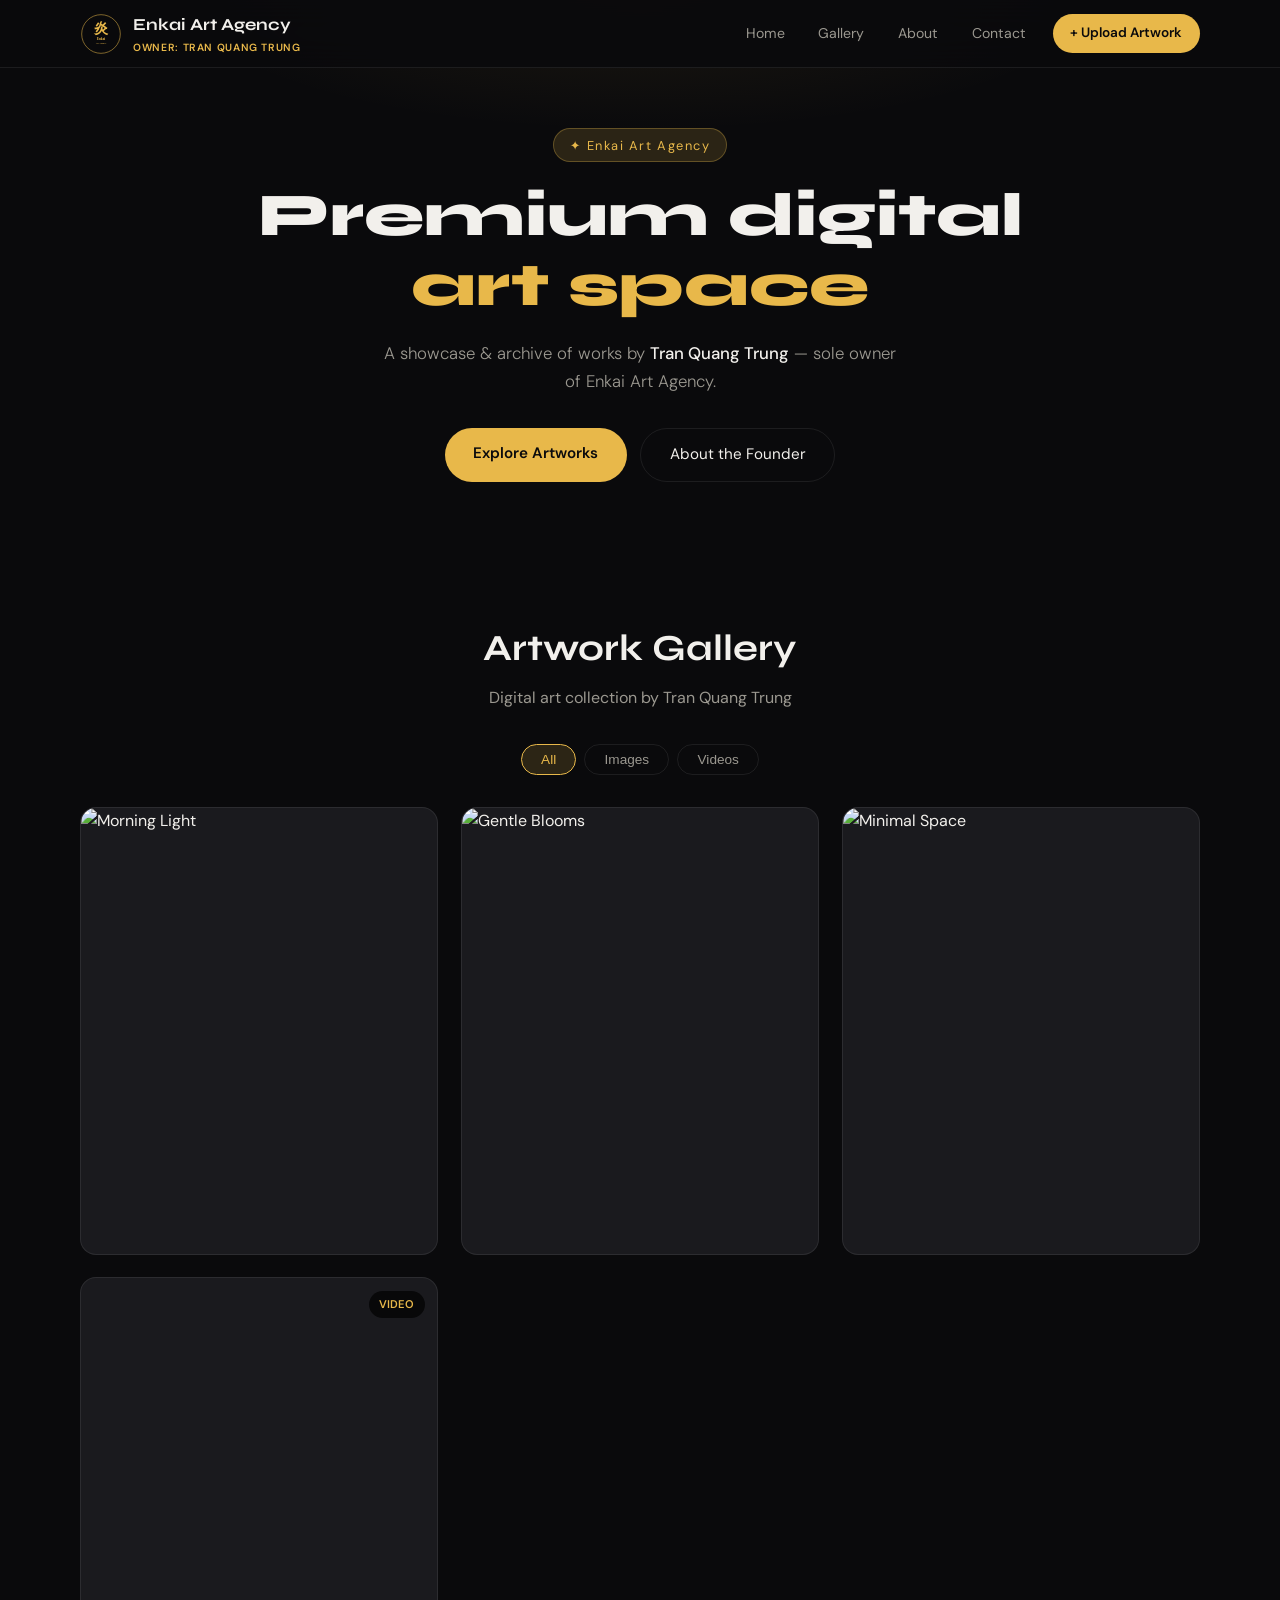
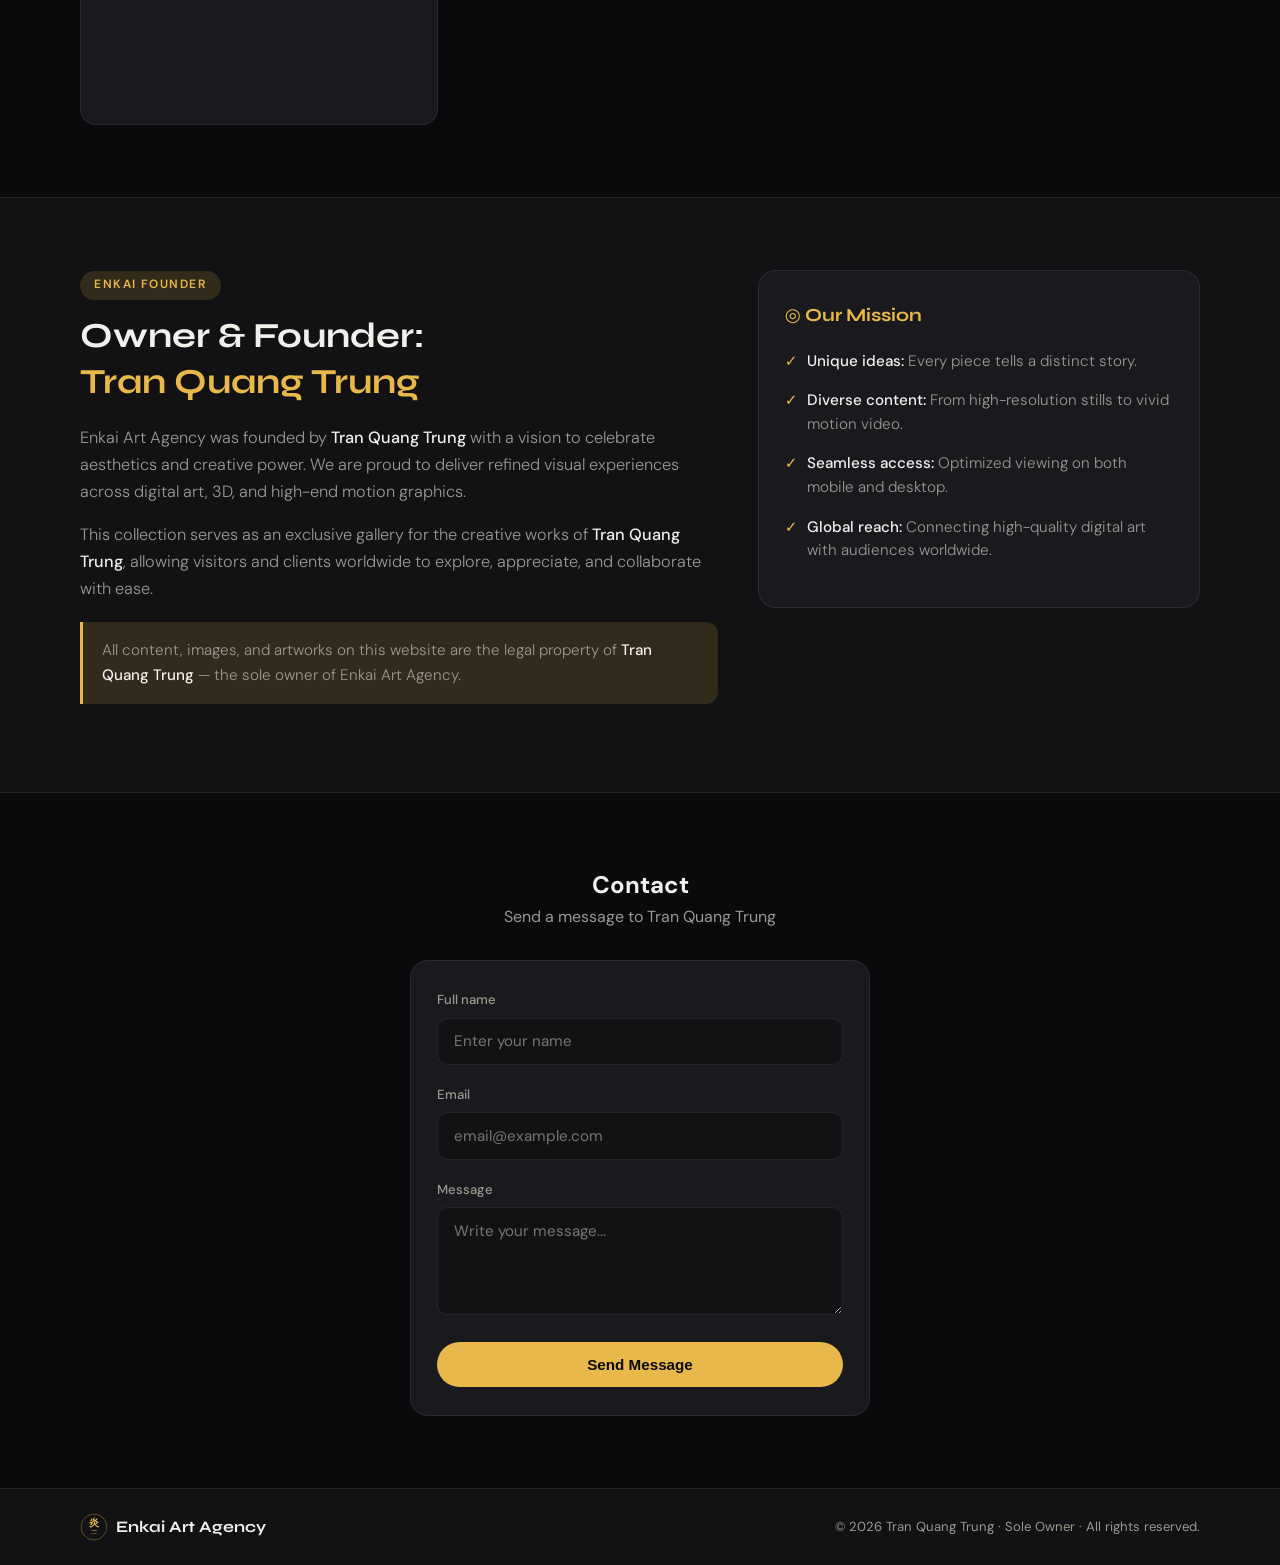
==== index.html @ 751ad752 "Add files via upload" ====
<!DOCTYPE html>
<html lang="en">
<head>
  <meta charset="UTF-8" />
  <meta name="viewport" content="width=device-width, initial-scale=1.0" />
  <title>Enkai Art Agency | Tran Quang Trung</title>
  <meta name="description" content="Enkai Art Agency — Owner Tran Quang Trung" />
  <link rel="icon" href="logo.svg" type="image/svg+xml" />
  <link rel="preconnect" href="https://fonts.googleapis.com" />
  <link rel="preconnect" href="https://fonts.gstatic.com" crossorigin />
  <link href="https://fonts.googleapis.com/css2?family=Syne:wght@500;600;700;800&family=DM+Sans:wght@300;400;500;600&display=swap" rel="stylesheet" />
  <link rel="stylesheet" href="style.css" />
</head>
<body>
  <header class="topbar">
    <div class="container topbar-inner">
      <a href="#" class="brand">
        <img src="logo.svg" alt="Enkai" class="brand-logo" onerror="this.style.display='none'" />
        <div class="brand-text">
          <span class="brand-name">Enkai Art Agency</span>
          <span class="brand-owner">OWNER: TRAN QUANG TRUNG</span>
        </div>
      </a>
      <nav class="nav" id="navLinks">
        <a href="#home" class="nav-link">Home</a>
        <a href="#gallery" class="nav-link">Gallery</a>
        <a href="#about" class="nav-link">About</a>
        <a href="#contact" class="nav-link">Contact</a>
        <a href="#gallery" class="btn-cta">+ Upload Artwork</a>
      </nav>
      <button class="nav-toggle" id="navToggle"><span></span><span></span><span></span></button>
    </div>
  </header>

  <section id="home" class="hero">
    <div class="container">
      <p class="hero-badge">✦ Enkai Art Agency</p>
      <h1 class="hero-title">Premium digital<br/><span>art space</span></h1>
      <p class="hero-desc">A showcase & archive of works by <strong>Tran Quang Trung</strong> — sole owner of Enkai Art Agency.</p>
      <div class="hero-actions">
        <a href="#gallery" class="btn-primary">Explore Artworks</a>
        <a href="#about" class="btn-ghost">About the Founder</a>
      </div>
    </div>
  </section>

  <section id="gallery" class="section">
    <div class="container">
      <div class="section-head">
        <h2>Artwork Gallery</h2>
        <p>Digital art collection by Tran Quang Trung</p>
      </div>
      <div class="filter-bar">
        <button class="filter-btn active" data-filter="all">All</button>
        <button class="filter-btn" data-filter="image">Images</button>
        <button class="filter-btn" data-filter="video">Videos</button>
      </div>
      <div class="gallery-grid" id="galleryGrid"></div>
    </div>
  </section>

  <section id="about" class="section about-section">
    <div class="container about-grid">
      <div class="about-main">
        <span class="about-label">ENKAI FOUNDER</span>
        <h2>Owner & Founder:<br/><span class="highlight">Tran Quang Trung</span></h2>
        <p>
          Enkai Art Agency was founded by <strong>Tran Quang Trung</strong> with a vision to celebrate aesthetics and creative power. We are proud to deliver refined visual experiences across digital art, 3D, and high-end motion graphics.
        </p>
        <p>
          This collection serves as an exclusive gallery for the creative works of <strong>Tran Quang Trung</strong>, allowing visitors and clients worldwide to explore, appreciate, and collaborate with ease.
        </p>
        <p class="ownership">
          All content, images, and artworks on this website are the legal property of <strong>Tran Quang Trung</strong> — the sole owner of Enkai Art Agency.
        </p>
      </div>
      <div class="mission-card">
        <h3>◎ Our Mission</h3>
        <ul>
          <li><strong>Unique ideas:</strong> Every piece tells a distinct story.</li>
          <li><strong>Diverse content:</strong> From high-resolution stills to vivid motion video.</li>
          <li><strong>Seamless access:</strong> Optimized viewing on both mobile and desktop.</li>
          <li><strong>Global reach:</strong> Connecting high-quality digital art with audiences worldwide.</li>
        </ul>
      </div>
    </div>
  </section>

  <section id="contact" class="section contact-section">
    <div class="container">
      <h2>Contact</h2>
      <p class="section-desc">Send a message to Tran Quang Trung</p>
      <div class="contact-form">
        <div class="form-group">
          <label>Full name</label>
          <input type="text" placeholder="Enter your name" />
        </div>
        <div class="form-group">
          <label>Email</label>
          <input type="email" placeholder="email@example.com" />
        </div>
        <div class="form-group">
          <label>Message</label>
          <textarea rows="4" placeholder="Write your message..."></textarea>
        </div>
        <button type="button" class="btn-primary form-btn" onclick="this.classList.add('btn-clicked');setTimeout(()=>this.classList.remove('btn-clicked'),500);alert('Thank you for your interest in Enkai Art Agency!')">Send Message</button>
      </div>
    </div>
  </section>

  <footer class="footer">
    <div class="container footer-inner">
      <div class="footer-brand">
        <img src="logo.svg" alt="" class="footer-logo" onerror="this.style.display='none'" />
        <span>Enkai Art Agency</span>
      </div>
      <p>© 2026 Tran Quang Trung · Sole Owner · All rights reserved.</p>
    </div>
  </footer>

  <div class="modal" id="detailModal" aria-hidden="true">
    <div class="modal-overlay"></div>
    <div class="modal-content">
      <button class="modal-close">&times;</button>
      <div class="modal-media" id="modalMedia"></div>
      <div class="modal-info">
        <h3 id="modalTitle"></h3>
        <p class="modal-type" id="modalType"></p>
        <p id="modalDesc"></p>
        <p class="modal-date" id="modalDate"></p>
        <div class="modal-actions">
          <button type="button" class="btn-action" id="btnCopyLink">Copy Link</button>
          <a class="btn-action btn-download" id="btnDownload" href="#" download>Download</a>
        </div>
        <p class="modal-owner">© Tran Quang Trung · Enkai Art Agency</p>
      </div>
    </div>
  </div>

  <script src="main.js"></script>
</body>
</html>
---- style.css ----
:root {
  --bg: #0a0a0c;
  --bg-2: #121214;
  --bg-card: #1a1a1e;
  --text: #f2f0ec;
  --text-muted: #9b9890;
  --gold: #e8b84a;
  --gold-soft: rgba(232, 184, 74, 0.15);
  --border: rgba(255,255,255,0.08);
  --radius: 16px;
  --font-d: "Syne", system-ui, sans-serif;
  --font-b: "DM Sans", system-ui, sans-serif;
  --tr: 0.3s ease;
}

*, *::before, *::after { box-sizing: border-box; margin: 0; padding: 0; }
html { scroll-behavior: smooth; }
body {
  font-family: var(--font-b);
  background: var(--bg);
  color: var(--text);
  line-height: 1.65;
  -webkit-font-smoothing: antialiased;
}
a { color: inherit; text-decoration: none; }
img, video { max-width: 100%; display: block; }
.container { width: min(1120px, 92%); margin-inline: auto; }

/* TOPBAR */
.topbar {
  position: fixed; top: 0; left: 0; right: 0; z-index: 100;
  background: rgba(10,10,12,0.92);
  backdrop-filter: blur(16px);
  border-bottom: 1px solid var(--border);
  padding: 0.7rem 0;
}
.topbar-inner { display: flex; align-items: center; justify-content: space-between; gap: 1rem; }
.brand { display: flex; align-items: center; gap: 0.7rem; }
.brand-logo { width: 42px; height: 42px; object-fit: contain; }
.brand-text { display: flex; flex-direction: column; }
.brand-name { font-family: var(--font-d); font-weight: 700; font-size: 1.05rem; }
.brand-owner { font-size: 0.65rem; color: var(--gold); letter-spacing: 0.06em; font-weight: 600; }
.nav { display: flex; align-items: center; gap: 0.3rem; }
.nav-link {
  padding: 0.4rem 0.9rem; font-size: 0.88rem; color: var(--text-muted);
  border-radius: 8px; transition: var(--tr);
}
.nav-link:hover, .nav-link.active { color: var(--text); background: rgba(255,255,255,0.05); }
.btn-cta {
  margin-left: 0.5rem; padding: 0.5rem 1.1rem;
  background: var(--gold); color: #0a0a0c; font-weight: 600; font-size: 0.85rem;
  border-radius: 999px; transition: var(--tr);
}
.btn-cta:hover { filter: brightness(1.1); transform: translateY(-1px); }
.nav-toggle { display: none; flex-direction: column; gap: 5px; background: none; border: none; cursor: pointer; }
.nav-toggle span { width: 22px; height: 1.5px; background: var(--text); }

/* HERO */
.hero {
  padding: 8rem 0 4rem; text-align: center;
  background: radial-gradient(ellipse 60% 40% at 50% 0%, rgba(232,184,74,0.08), transparent 60%);
}
.hero-badge {
  display: inline-block; font-size: 0.8rem; color: var(--gold);
  letter-spacing: 0.12em; margin-bottom: 1.2rem;
  padding: 0.35rem 1rem; border: 1px solid rgba(232,184,74,0.3); border-radius: 999px;
  background: var(--gold-soft);
}
.hero-title {
  font-family: var(--font-d); font-size: clamp(2.4rem, 6vw, 3.8rem);
  font-weight: 800; line-height: 1.15; margin-bottom: 1.2rem;
}
.hero-title span { color: var(--gold); }
.hero-desc {
  max-width: 520px; margin: 0 auto 2rem; color: var(--text-muted); font-size: 1.05rem; font-weight: 300;
}
.hero-desc strong { color: var(--text); font-weight: 500; }
.hero-actions { display: flex; gap: 0.8rem; justify-content: center; flex-wrap: wrap; }
.btn-primary {
  display: inline-block; padding: 0.85rem 1.8rem;
  background: var(--gold); color: #0a0a0c; font-weight: 600; font-size: 0.95rem;
  border-radius: 999px; border: none; cursor: pointer; transition: var(--tr);
}
.btn-primary:hover { filter: brightness(1.1); transform: translateY(-2px); }
.btn-ghost {
  display: inline-block; padding: 0.85rem 1.8rem;
  border: 1px solid var(--border); color: var(--text); border-radius: 999px;
  font-size: 0.95rem; transition: var(--tr);
}
.btn-ghost:hover { border-color: var(--gold); color: var(--gold); }

/* SECTION */
.section { padding: 4.5rem 0; }
.section-head { text-align: center; margin-bottom: 2rem; }
.section-head h2 {
  font-family: var(--font-d); font-size: clamp(1.7rem, 3.5vw, 2.3rem); font-weight: 700; margin-bottom: 0.4rem;
}
.section-head p, .section-desc { color: var(--text-muted); font-size: 1rem; }

/* FILTER */
.filter-bar { display: flex; justify-content: center; gap: 0.5rem; margin-bottom: 2rem; flex-wrap: wrap; }
.filter-btn {
  padding: 0.45rem 1.2rem; background: transparent; border: 1px solid var(--border);
  color: var(--text-muted); border-radius: 999px; font-size: 0.85rem; cursor: pointer; transition: var(--tr);
}
.filter-btn:hover, .filter-btn.active {
  background: var(--gold-soft); border-color: var(--gold); color: var(--gold);
}

/* GALLERY */
.gallery-grid {
  display: grid; grid-template-columns: repeat(auto-fill, minmax(280px, 1fr)); gap: 1.4rem;
}
.gallery-item {
  position: relative; border-radius: var(--radius); overflow: hidden;
  background: var(--bg-card); cursor: pointer; aspect-ratio: 4/5;
  border: 1px solid var(--border); transition: transform var(--tr), box-shadow var(--tr);
}
.gallery-item:hover { transform: translateY(-6px); box-shadow: 0 20px 40px rgba(0,0,0,0.4); }
.gallery-item img, .gallery-item video { width: 100%; height: 100%; object-fit: cover; transition: transform 0.6s; }
.gallery-item:hover img, .gallery-item:hover video { transform: scale(1.05); }
.item-overlay {
  position: absolute; inset: 0;
  background: linear-gradient(to top, rgba(0,0,0,0.85) 0%, transparent 50%);
  display: flex; flex-direction: column; justify-content: flex-end; padding: 1.3rem;
  opacity: 0; transition: opacity var(--tr);
}
.gallery-item:hover .item-overlay { opacity: 1; }
.item-title { font-family: var(--font-d); font-size: 1.15rem; font-weight: 700; margin-bottom: 0.2rem; }
.item-type { font-size: 0.75rem; color: var(--gold); letter-spacing: 0.08em; text-transform: uppercase; }
.item-badge {
  position: absolute; top: 0.8rem; right: 0.8rem;
  background: rgba(0,0,0,0.7); padding: 0.25rem 0.65rem; border-radius: 999px;
  font-size: 0.7rem; color: var(--gold); font-weight: 600;
}

/* ABOUT */
.about-section { background: var(--bg-2); border-top: 1px solid var(--border); border-bottom: 1px solid var(--border); }
.about-grid {
  display: grid; grid-template-columns: 1.3fr 0.9fr; gap: 2.5rem; align-items: start;
}
.about-label {
  display: inline-block; font-size: 0.75rem; font-weight: 600; letter-spacing: 0.12em;
  color: var(--gold); margin-bottom: 0.8rem;
  padding: 0.3rem 0.9rem; background: var(--gold-soft); border-radius: 999px;
}
.about-main h2 {
  font-family: var(--font-d); font-size: clamp(1.6rem, 3.5vw, 2.2rem);
  font-weight: 700; line-height: 1.3; margin-bottom: 1.3rem;
}
.about-main h2 .highlight { color: var(--gold); }
.about-main p { color: var(--text-muted); margin-bottom: 1rem; font-size: 1.02rem; font-weight: 300; }
.about-main strong { color: var(--text); font-weight: 500; }
.ownership {
  margin-top: 1.2rem; padding: 1rem 1.2rem;
  background: var(--gold-soft); border-left: 3px solid var(--gold);
  border-radius: 0 12px 12px 0; font-size: 0.95rem !important;
}

.mission-card {
  background: var(--bg-card); border: 1px solid var(--border);
  border-radius: 18px; padding: 1.8rem 1.6rem;
}
.mission-card h3 {
  font-family: var(--font-d); font-size: 1.15rem; font-weight: 700;
  margin-bottom: 1.2rem; color: var(--gold);
}
.mission-card ul { list-style: none; }
.mission-card li {
  position: relative; padding-left: 1.4rem; margin-bottom: 1rem;
  color: var(--text-muted); font-size: 0.95rem; font-weight: 300; line-height: 1.55;
}
.mission-card li::before {
  content: "✓"; position: absolute; left: 0; color: var(--gold); font-weight: 700;
}
.mission-card li strong { color: var(--text); font-weight: 500; }

/* CONTACT */
.contact-section { text-align: center; }
.contact-form {
  max-width: 460px; margin: 1.8rem auto 0; padding: 1.8rem 1.6rem;
  background: var(--bg-card); border: 1px solid var(--border); border-radius: 18px; text-align: left;
}
.form-group { margin-bottom: 1.2rem; }
.form-group label {
  display: block; font-size: 0.82rem; color: var(--text-muted); margin-bottom: 0.4rem; font-weight: 500;
}
.form-group input, .form-group textarea {
  width: 100%; padding: 0.8rem 1rem; background: var(--bg-2);
  border: 1px solid var(--border); border-radius: 10px; color: var(--text);
  font-family: var(--font-b); font-size: 0.95rem; outline: none; transition: var(--tr);
}
.form-group input:focus, .form-group textarea:focus {
  border-color: var(--gold); box-shadow: 0 0 0 3px var(--gold-soft);
}
.form-group textarea { resize: vertical; min-height: 100px; }
.form-btn { width: 100%; text-align: center; position: relative; overflow: hidden; }
.form-btn:active { transform: scale(0.97); }
@keyframes btnPulse {
  0% { box-shadow: 0 0 0 0 rgba(232,184,74,0.5); }
  100% { box-shadow: 0 0 0 14px rgba(232,184,74,0); }
}
.btn-clicked { animation: btnPulse 0.5s ease; }

/* FOOTER */
.footer {
  padding: 1.5rem 0; border-top: 1px solid var(--border); background: var(--bg-2);
}
.footer-inner {
  display: flex; justify-content: space-between; align-items: center; flex-wrap: wrap; gap: 0.8rem;
}
.footer-brand { display: flex; align-items: center; gap: 0.5rem; font-family: var(--font-d); font-weight: 700; }
.footer-logo { width: 28px; height: 28px; }
.footer p { font-size: 0.82rem; color: var(--text-muted); }

/* MODAL */
.modal {
  position: fixed; inset: 0; z-index: 200; display: flex; align-items: center; justify-content: center;
  opacity: 0; visibility: hidden; transition: opacity 0.3s, visibility 0.3s;
}
.modal.open { opacity: 1; visibility: visible; }
.modal-overlay {
  position: absolute; inset: 0; background: rgba(0,0,0,0.85); backdrop-filter: blur(8px); cursor: pointer;
}
.modal-content {
  position: relative; width: min(900px, 94%); max-height: 90vh;
  background: var(--bg-2); border-radius: 20px; overflow: hidden;
  display: grid; grid-template-columns: 1.3fr 1fr; border: 1px solid var(--border);
  transform: scale(0.96); transition: transform 0.35s;
}
.modal.open .modal-content { transform: scale(1); }
.modal-close {
  position: absolute; top: 1rem; right: 1rem; z-index: 10;
  width: 36px; height: 36px; border-radius: 50%; background: rgba(0,0,0,0.7);
  border: 1px solid var(--border); color: var(--text); font-size: 1.3rem; cursor: pointer;
  display: flex; align-items: center; justify-content: center;
}
.modal-close:hover { background: var(--gold); color: #0a0a0c; }
.modal-media {
  background: #000; display: flex; align-items: center; justify-content: center;
  min-height: 280px; max-height: 90vh;
}
.modal-media img, .modal-media video { width: 100%; height: 100%; object-fit: contain; max-height: 90vh; }
.modal-info { padding: 2rem 1.6rem; display: flex; flex-direction: column; justify-content: center; overflow-y: auto; }
.modal-info h3 { font-family: var(--font-d); font-size: 1.5rem; font-weight: 700; margin-bottom: 0.4rem; }
.modal-type { font-size: 0.8rem; color: var(--gold); letter-spacing: 0.1em; text-transform: uppercase; margin-bottom: 1rem; }
.modal-info p { color: var(--text-muted); font-size: 0.95rem; margin-bottom: 0.7rem; }
.modal-owner { font-size: 0.8rem !important; color: var(--gold) !important; margin-top: 0.5rem; }

/* RESPONSIVE */
@media (max-width: 900px) {
  .about-grid { grid-template-columns: 1fr; }
  .modal-content { grid-template-columns: 1fr; }
  .modal-media { min-height: 220px; max-height: 40vh; }
}
@media (max-width: 768px) {
  .nav {
    display: none; position: absolute; top: 100%; left: 0; right: 0;
    background: rgba(10,10,12,0.98); flex-direction: column; padding: 1rem;
    border-bottom: 1px solid var(--border); gap: 0.3rem;
  }
  .nav.open { display: flex; }
  .nav-toggle { display: flex; }
  .btn-cta { margin-left: 0; text-align: center; }
  .footer-inner { flex-direction: column; text-align: center; }
}


.modal-actions {
  display: flex;
  flex-wrap: wrap;
  gap: 0.6rem;
  margin: 1rem 0 0.5rem;
}
.btn-action {
  display: inline-flex;
  align-items: center;
  justify-content: center;
  padding: 0.55rem 1.1rem;
  font-size: 0.85rem;
  font-weight: 500;
  border-radius: 999px;
  border: 1px solid rgba(232, 184, 74, 0.4);
  background: rgba(232, 184, 74, 0.12);
  color: #e8b84a;
  cursor: pointer;
  transition: 0.25s ease;
  text-decoration: none;
  font-family: inherit;
}
.btn-action:hover {
  background: #e8b84a;
  color: #0a0a0c;
  border-color: #e8b84a;
}
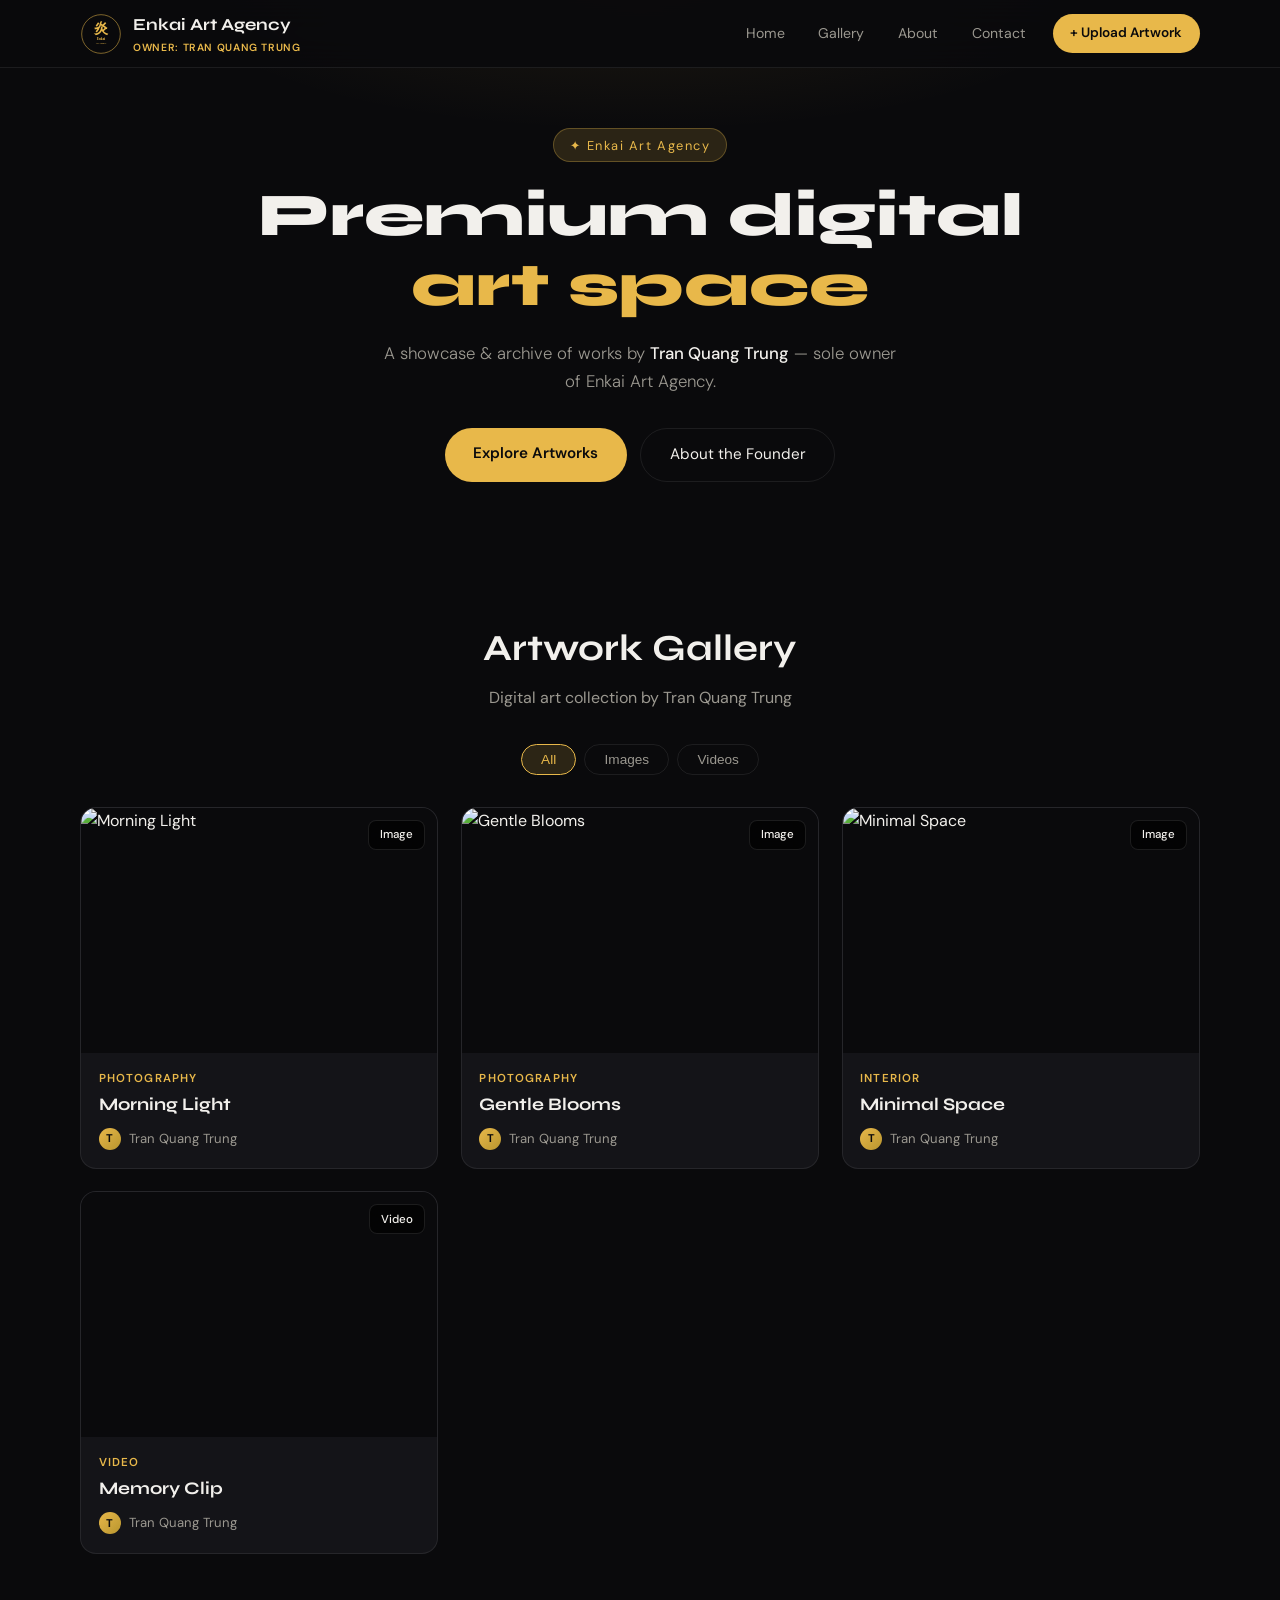
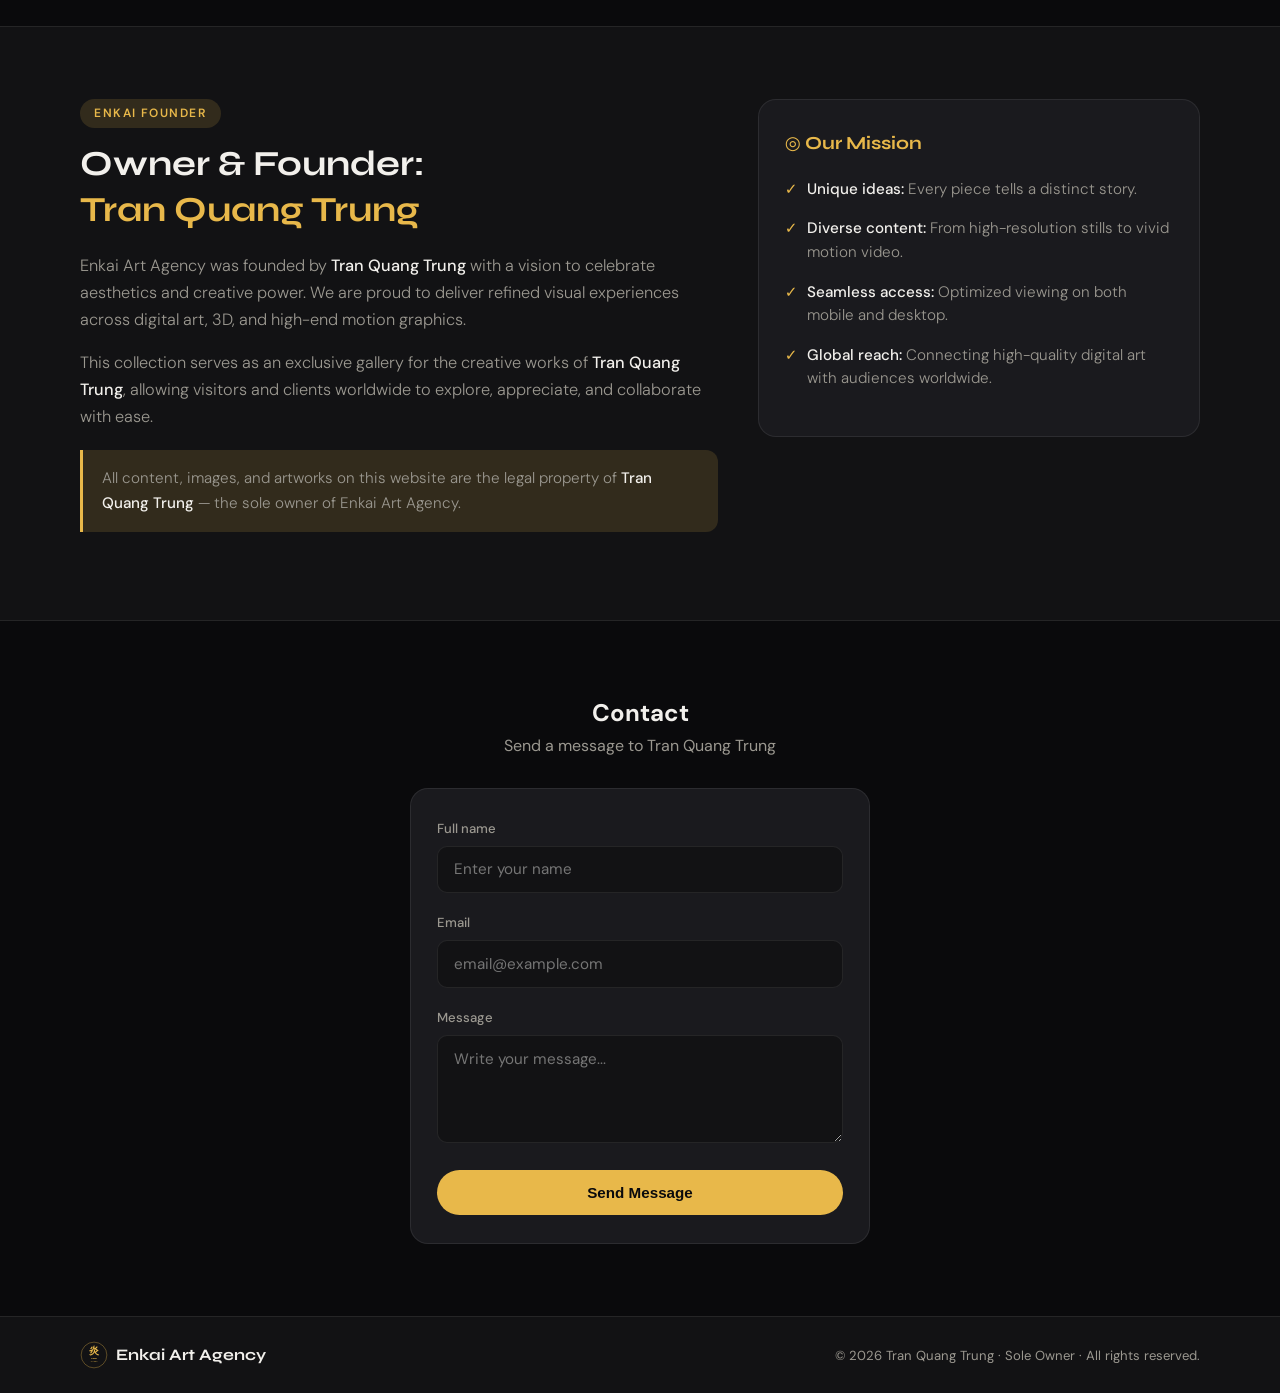
==== commit 51c2279a: "Add files via upload" ====
--- a/index.html
+++ b/index.html
@@ -121,18 +121,25 @@
   <div class="modal" id="detailModal" aria-hidden="true">
     <div class="modal-overlay"></div>
     <div class="modal-content">
-      <button class="modal-close">&times;</button>
+      <button class="modal-close" aria-label="Close">&times;</button>
       <div class="modal-media" id="modalMedia"></div>
       <div class="modal-info">
+        <span class="modal-cat" id="modalCat"></span>
         <h3 id="modalTitle"></h3>
-        <p class="modal-type" id="modalType"></p>
+        <div class="modal-author">
+          <span class="author-avatar">T</span>
+          <span>Tran Quang Trung</span>
+        </div>
         <p id="modalDesc"></p>
-        <p class="modal-date" id="modalDate"></p>
+        <div class="modal-tags" id="modalTags"></div>
+        <div class="modal-meta">
+          <div><span class="meta-k">Release</span> <span id="modalDate"></span></div>
+          <div><span class="meta-k">Ownership</span> <span>Enkai Art Agency</span></div>
+        </div>
         <div class="modal-actions">
-          <button type="button" class="btn-action" id="btnCopyLink">Copy Link</button>
+          <button type="button" class="btn-action" id="btnCopyLink">Share</button>
           <a class="btn-action btn-download" id="btnDownload" href="#" download>Download</a>
         </div>
-        <p class="modal-owner">© Tran Quang Trung · Enkai Art Agency</p>
       </div>
     </div>
   </div>
--- a/style.css
+++ b/style.css
@@ -109,29 +109,94 @@
 
 /* GALLERY */
 .gallery-grid {
-  display: grid; grid-template-columns: repeat(auto-fill, minmax(280px, 1fr)); gap: 1.4rem;
+  display: grid;
+  grid-template-columns: repeat(auto-fill, minmax(280px, 1fr));
+  gap: 1.4rem;
 }
 .gallery-item {
-  position: relative; border-radius: var(--radius); overflow: hidden;
-  background: var(--bg-card); cursor: pointer; aspect-ratio: 4/5;
-  border: 1px solid var(--border); transition: transform var(--tr), box-shadow var(--tr);
-}
-.gallery-item:hover { transform: translateY(-6px); box-shadow: 0 20px 40px rgba(0,0,0,0.4); }
-.gallery-item img, .gallery-item video { width: 100%; height: 100%; object-fit: cover; transition: transform 0.6s; }
-.gallery-item:hover img, .gallery-item:hover video { transform: scale(1.05); }
-.item-overlay {
-  position: absolute; inset: 0;
-  background: linear-gradient(to top, rgba(0,0,0,0.85) 0%, transparent 50%);
-  display: flex; flex-direction: column; justify-content: flex-end; padding: 1.3rem;
-  opacity: 0; transition: opacity var(--tr);
-}
-.gallery-item:hover .item-overlay { opacity: 1; }
-.item-title { font-family: var(--font-d); font-size: 1.15rem; font-weight: 700; margin-bottom: 0.2rem; }
-.item-type { font-size: 0.75rem; color: var(--gold); letter-spacing: 0.08em; text-transform: uppercase; }
+  background: #141418;
+  border: 1px solid rgba(255,255,255,0.08);
+  border-radius: 16px;
+  overflow: hidden;
+  cursor: pointer;
+  transition: transform 0.3s ease, box-shadow 0.3s ease, border-color 0.3s ease;
+}
+.gallery-item:hover {
+  transform: translateY(-6px);
+  box-shadow: 0 20px 40px rgba(0,0,0,0.45);
+  border-color: rgba(232,184,74,0.25);
+}
+.card-media {
+  position: relative;
+  aspect-ratio: 16 / 11;
+  overflow: hidden;
+  background: #0a0a0c;
+}
+.card-media img,
+.card-media video {
+  width: 100%;
+  height: 100%;
+  object-fit: cover;
+  transition: transform 0.6s ease;
+}
+.gallery-item:hover .card-media img,
+.gallery-item:hover .card-media video {
+  transform: scale(1.05);
+}
 .item-badge {
-  position: absolute; top: 0.8rem; right: 0.8rem;
-  background: rgba(0,0,0,0.7); padding: 0.25rem 0.65rem; border-radius: 999px;
-  font-size: 0.7rem; color: var(--gold); font-weight: 600;
+  position: absolute;
+  top: 0.75rem;
+  right: 0.75rem;
+  background: rgba(0,0,0,0.65);
+  backdrop-filter: blur(8px);
+  padding: 0.28rem 0.7rem;
+  border-radius: 8px;
+  font-size: 0.72rem;
+  color: #f2f0ec;
+  font-weight: 500;
+  border: 1px solid rgba(255,255,255,0.1);
+}
+.card-body {
+  padding: 1rem 1.1rem 1.15rem;
+}
+.item-cat {
+  display: block;
+  font-size: 0.72rem;
+  font-weight: 600;
+  letter-spacing: 0.1em;
+  text-transform: uppercase;
+  color: #e8b84a;
+  margin-bottom: 0.35rem;
+}
+.item-title {
+  font-family: var(--font-d);
+  font-size: 1.1rem;
+  font-weight: 700;
+  color: #f2f0ec;
+  margin-bottom: 0.7rem;
+  line-height: 1.3;
+}
+.item-author {
+  display: flex;
+  align-items: center;
+  gap: 0.5rem;
+}
+.author-avatar {
+  width: 22px;
+  height: 22px;
+  border-radius: 50%;
+  background: linear-gradient(135deg, #e8b84a, #b8952e);
+  color: #0a0a0c;
+  font-size: 0.7rem;
+  font-weight: 700;
+  display: flex;
+  align-items: center;
+  justify-content: center;
+}
+.author-name {
+  font-size: 0.82rem;
+  color: #9b9890;
+  font-weight: 400;
 }
 
 /* ABOUT */
@@ -215,37 +280,102 @@
 
 /* MODAL */
 .modal {
-  position: fixed; inset: 0; z-index: 200; display: flex; align-items: center; justify-content: center;
+  position: fixed; inset: 0; z-index: 200;
+  display: flex; align-items: center; justify-content: center;
   opacity: 0; visibility: hidden; transition: opacity 0.3s, visibility 0.3s;
 }
 .modal.open { opacity: 1; visibility: visible; }
 .modal-overlay {
-  position: absolute; inset: 0; background: rgba(0,0,0,0.85); backdrop-filter: blur(8px); cursor: pointer;
+  position: absolute; inset: 0;
+  background: rgba(0,0,0,0.88); backdrop-filter: blur(10px); cursor: pointer;
 }
 .modal-content {
-  position: relative; width: min(900px, 94%); max-height: 90vh;
-  background: var(--bg-2); border-radius: 20px; overflow: hidden;
-  display: grid; grid-template-columns: 1.3fr 1fr; border: 1px solid var(--border);
-  transform: scale(0.96); transition: transform 0.35s;
+  position: relative;
+  width: min(960px, 94%);
+  max-height: 88vh;
+  background: #121216;
+  border-radius: 20px;
+  overflow: hidden;
+  display: grid;
+  grid-template-columns: 1.35fr 1fr;
+  border: 1px solid rgba(255,255,255,0.1);
+  box-shadow: 0 30px 80px rgba(0,0,0,0.6);
+  transform: scale(0.96);
+  transition: transform 0.35s ease;
 }
 .modal.open .modal-content { transform: scale(1); }
 .modal-close {
-  position: absolute; top: 1rem; right: 1rem; z-index: 10;
-  width: 36px; height: 36px; border-radius: 50%; background: rgba(0,0,0,0.7);
-  border: 1px solid var(--border); color: var(--text); font-size: 1.3rem; cursor: pointer;
+  position: absolute; top: 0.9rem; right: 0.9rem; z-index: 10;
+  width: 34px; height: 34px; border-radius: 50%;
+  background: rgba(0,0,0,0.55); border: 1px solid rgba(255,255,255,0.12);
+  color: #f2f0ec; font-size: 1.25rem; cursor: pointer;
   display: flex; align-items: center; justify-content: center;
 }
-.modal-close:hover { background: var(--gold); color: #0a0a0c; }
+.modal-close:hover { background: #e8b84a; color: #0a0a0c; }
 .modal-media {
-  background: #000; display: flex; align-items: center; justify-content: center;
-  min-height: 280px; max-height: 90vh;
-}
-.modal-media img, .modal-media video { width: 100%; height: 100%; object-fit: contain; max-height: 90vh; }
-.modal-info { padding: 2rem 1.6rem; display: flex; flex-direction: column; justify-content: center; overflow-y: auto; }
-.modal-info h3 { font-family: var(--font-d); font-size: 1.5rem; font-weight: 700; margin-bottom: 0.4rem; }
-.modal-type { font-size: 0.8rem; color: var(--gold); letter-spacing: 0.1em; text-transform: uppercase; margin-bottom: 1rem; }
-.modal-info p { color: var(--text-muted); font-size: 0.95rem; margin-bottom: 0.7rem; }
-.modal-owner { font-size: 0.8rem !important; color: var(--gold) !important; margin-top: 0.5rem; }
+  background: #000;
+  display: flex; align-items: center; justify-content: center;
+  min-height: 300px; max-height: 88vh;
+}
+.modal-media img, .modal-media video {
+  width: 100%; height: 100%; object-fit: contain; max-height: 88vh;
+}
+.modal-info {
+  padding: 1.8rem 1.5rem;
+  display: flex; flex-direction: column;
+  overflow-y: auto; max-height: 88vh;
+}
+.modal-cat {
+  font-size: 0.72rem; font-weight: 600; letter-spacing: 0.12em;
+  text-transform: uppercase; color: #e8b84a; margin-bottom: 0.5rem;
+}
+.modal-info h3 {
+  font-family: var(--font-d); font-size: 1.55rem; font-weight: 700;
+  line-height: 1.25; margin-bottom: 0.85rem;
+}
+.modal-author {
+  display: flex; align-items: center; gap: 0.5rem;
+  margin-bottom: 1rem; font-size: 0.9rem; color: #c8c4bc;
+}
+.modal-info #modalDesc {
+  color: #9b9890; font-size: 0.95rem; line-height: 1.65;
+  margin-bottom: 1.1rem; font-weight: 300;
+}
+.modal-tags {
+  display: flex; flex-wrap: wrap; gap: 0.4rem; margin-bottom: 1.2rem;
+}
+.tag {
+  font-size: 0.75rem; padding: 0.3rem 0.7rem;
+  border-radius: 999px; border: 1px solid rgba(255,255,255,0.1);
+  background: rgba(255,255,255,0.04); color: #9b9890;
+}
+.modal-meta {
+  display: flex; flex-direction: column; gap: 0.45rem;
+  margin-bottom: 1.4rem; font-size: 0.85rem; color: #9b9890;
+}
+.meta-k {
+  color: #6e6b65; margin-right: 0.35rem;
+}
+.modal-actions {
+  display: flex; flex-wrap: wrap; gap: 0.6rem; margin-top: auto;
+}
+.btn-action {
+  display: inline-flex; align-items: center; justify-content: center;
+  padding: 0.65rem 1.3rem; font-size: 0.88rem; font-weight: 600;
+  border-radius: 999px; border: 1px solid rgba(255,255,255,0.12);
+  background: rgba(255,255,255,0.05); color: #f2f0ec;
+  cursor: pointer; transition: 0.25s ease; text-decoration: none;
+  font-family: inherit;
+}
+.btn-action:hover {
+  border-color: rgba(232,184,74,0.5); color: #e8b84a;
+}
+.btn-download {
+  background: #e8b84a; color: #0a0a0c; border-color: #e8b84a;
+}
+.btn-download:hover {
+  filter: brightness(1.08); color: #0a0a0c;
+}
 
 /* RESPONSIVE */
 @media (max-width: 900px) {
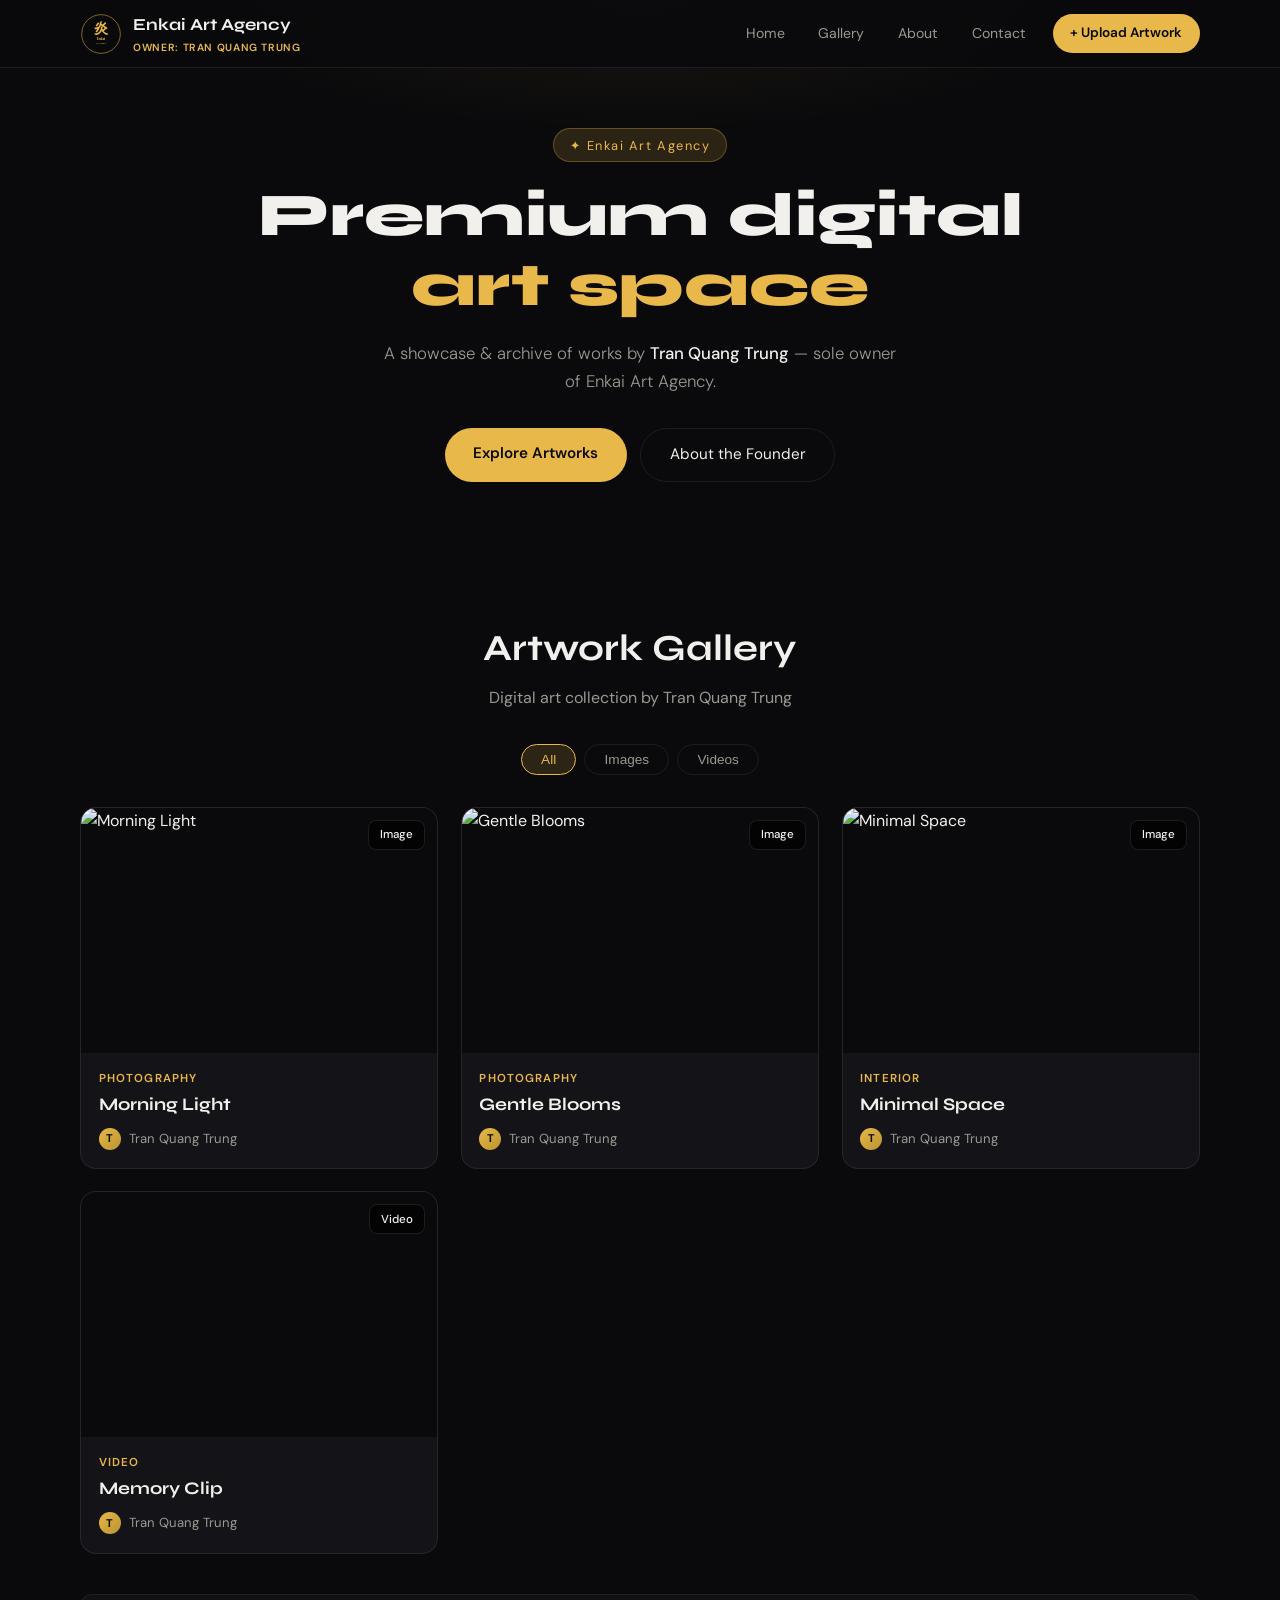
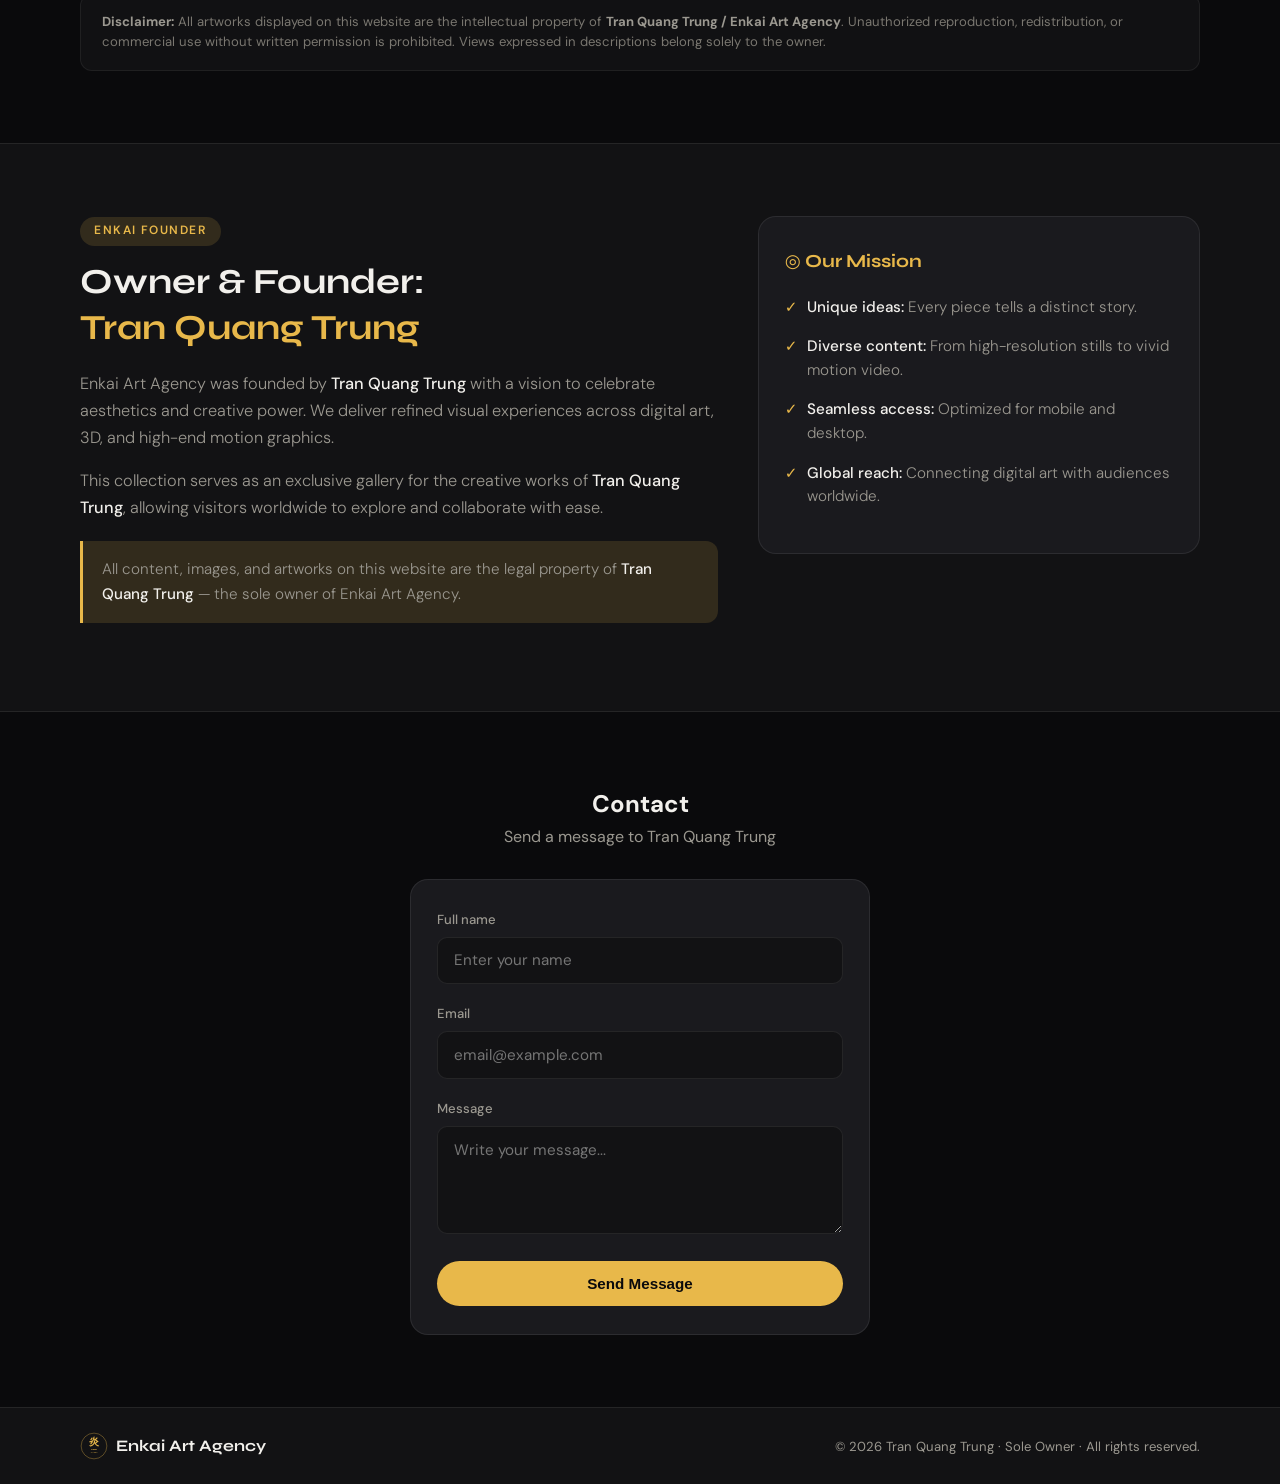
==== commit 382f7240: "Add files via upload" ====
--- a/index.html
+++ b/index.html
@@ -1,5 +1,5 @@
 <!DOCTYPE html>
-<html lang="en">
+<html lang="vi">
 <head>
   <meta charset="UTF-8" />
   <meta name="viewport" content="width=device-width, initial-scale=1.0" />
@@ -28,7 +28,7 @@
         <a href="#contact" class="nav-link">Contact</a>
         <a href="#gallery" class="btn-cta">+ Upload Artwork</a>
       </nav>
-      <button class="nav-toggle" id="navToggle"><span></span><span></span><span></span></button>
+      <button class="nav-toggle" id="navToggle" aria-label="Menu"><span></span><span></span><span></span></button>
     </div>
   </header>
 
@@ -56,6 +56,9 @@
         <button class="filter-btn" data-filter="video">Videos</button>
       </div>
       <div class="gallery-grid" id="galleryGrid"></div>
+      <p class="disclaimer">
+        <strong>Disclaimer:</strong> All artworks displayed on this website are the intellectual property of <strong>Tran Quang Trung / Enkai Art Agency</strong>. Unauthorized reproduction, redistribution, or commercial use without written permission is prohibited. Views expressed in descriptions belong solely to the owner.
+      </p>
     </div>
   </section>
 
@@ -65,10 +68,10 @@
         <span class="about-label">ENKAI FOUNDER</span>
         <h2>Owner & Founder:<br/><span class="highlight">Tran Quang Trung</span></h2>
         <p>
-          Enkai Art Agency was founded by <strong>Tran Quang Trung</strong> with a vision to celebrate aesthetics and creative power. We are proud to deliver refined visual experiences across digital art, 3D, and high-end motion graphics.
+          Enkai Art Agency was founded by <strong>Tran Quang Trung</strong> with a vision to celebrate aesthetics and creative power. We deliver refined visual experiences across digital art, 3D, and high-end motion graphics.
         </p>
         <p>
-          This collection serves as an exclusive gallery for the creative works of <strong>Tran Quang Trung</strong>, allowing visitors and clients worldwide to explore, appreciate, and collaborate with ease.
+          This collection serves as an exclusive gallery for the creative works of <strong>Tran Quang Trung</strong>, allowing visitors worldwide to explore and collaborate with ease.
         </p>
         <p class="ownership">
           All content, images, and artworks on this website are the legal property of <strong>Tran Quang Trung</strong> — the sole owner of Enkai Art Agency.
@@ -79,8 +82,8 @@
         <ul>
           <li><strong>Unique ideas:</strong> Every piece tells a distinct story.</li>
           <li><strong>Diverse content:</strong> From high-resolution stills to vivid motion video.</li>
-          <li><strong>Seamless access:</strong> Optimized viewing on both mobile and desktop.</li>
-          <li><strong>Global reach:</strong> Connecting high-quality digital art with audiences worldwide.</li>
+          <li><strong>Seamless access:</strong> Optimized for mobile and desktop.</li>
+          <li><strong>Global reach:</strong> Connecting digital art with audiences worldwide.</li>
         </ul>
       </div>
     </div>
@@ -103,7 +106,7 @@
           <label>Message</label>
           <textarea rows="4" placeholder="Write your message..."></textarea>
         </div>
-        <button type="button" class="btn-primary form-btn" onclick="this.classList.add('btn-clicked');setTimeout(()=>this.classList.remove('btn-clicked'),500);alert('Thank you for your interest in Enkai Art Agency!')">Send Message</button>
+        <button type="button" class="btn-primary form-btn" onclick="alert('Thank you for your interest in Enkai Art Agency!')">Send Message</button>
       </div>
     </div>
   </section>
@@ -118,6 +121,7 @@
     </div>
   </footer>
 
+  <!-- Detail modal / post panel -->
   <div class="modal" id="detailModal" aria-hidden="true">
     <div class="modal-overlay"></div>
     <div class="modal-content">
@@ -136,10 +140,14 @@
           <div><span class="meta-k">Release</span> <span id="modalDate"></span></div>
           <div><span class="meta-k">Ownership</span> <span>Enkai Art Agency</span></div>
         </div>
+        <p class="modal-disclaimer">
+          This artwork is the exclusive property of Tran Quang Trung / Enkai Art Agency. Sharing the link is allowed; redistribution or commercial use requires permission.
+        </p>
         <div class="modal-actions">
           <button type="button" class="btn-action" id="btnCopyLink">Share</button>
           <a class="btn-action btn-download" id="btnDownload" href="#" download>Download</a>
         </div>
+        <p class="modal-permalink" id="modalPermalink"></p>
       </div>
     </div>
   </div>
--- a/style.css
+++ b/style.css
@@ -423,3 +423,37 @@
   color: #0a0a0c;
   border-color: #e8b84a;
 }
+
+
+.disclaimer {
+  margin-top: 2.5rem;
+  padding: 1.1rem 1.3rem;
+  font-size: 0.82rem;
+  line-height: 1.55;
+  color: #7a7770;
+  background: rgba(255,255,255,0.03);
+  border: 1px solid rgba(255,255,255,0.06);
+  border-radius: 12px;
+}
+.disclaimer strong { color: #9b9890; }
+.modal-disclaimer {
+  font-size: 0.78rem;
+  line-height: 1.5;
+  color: #6e6b65;
+  margin: 0 0 1rem;
+  padding: 0.7rem 0.85rem;
+  background: rgba(255,255,255,0.03);
+  border-radius: 10px;
+  border-left: 3px solid rgba(232,184,74,0.45);
+}
+.modal-permalink {
+  margin-top: 0.85rem;
+  font-size: 0.72rem;
+  color: #6e6b65;
+  word-break: break-all;
+}
+.modal-permalink a {
+  color: #e8b84a;
+  text-decoration: none;
+}
+.modal-permalink a:hover { text-decoration: underline; }
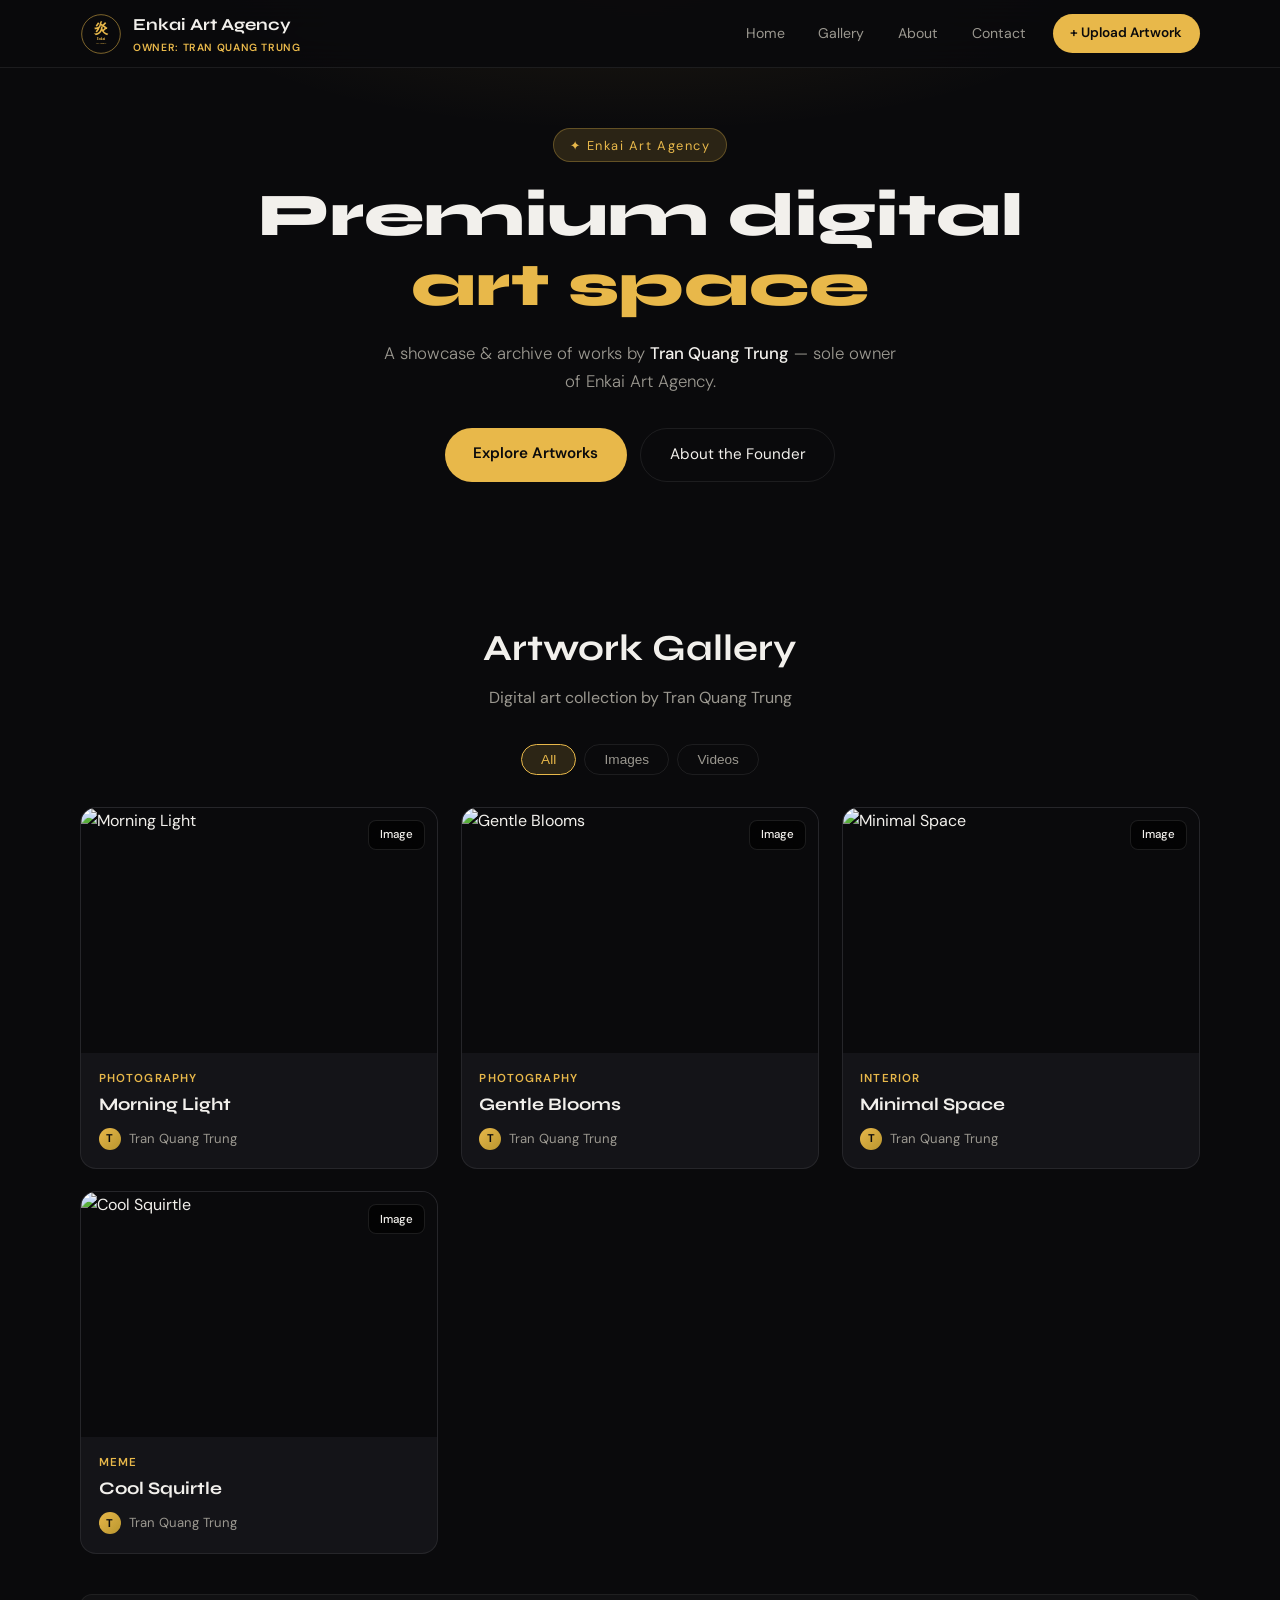
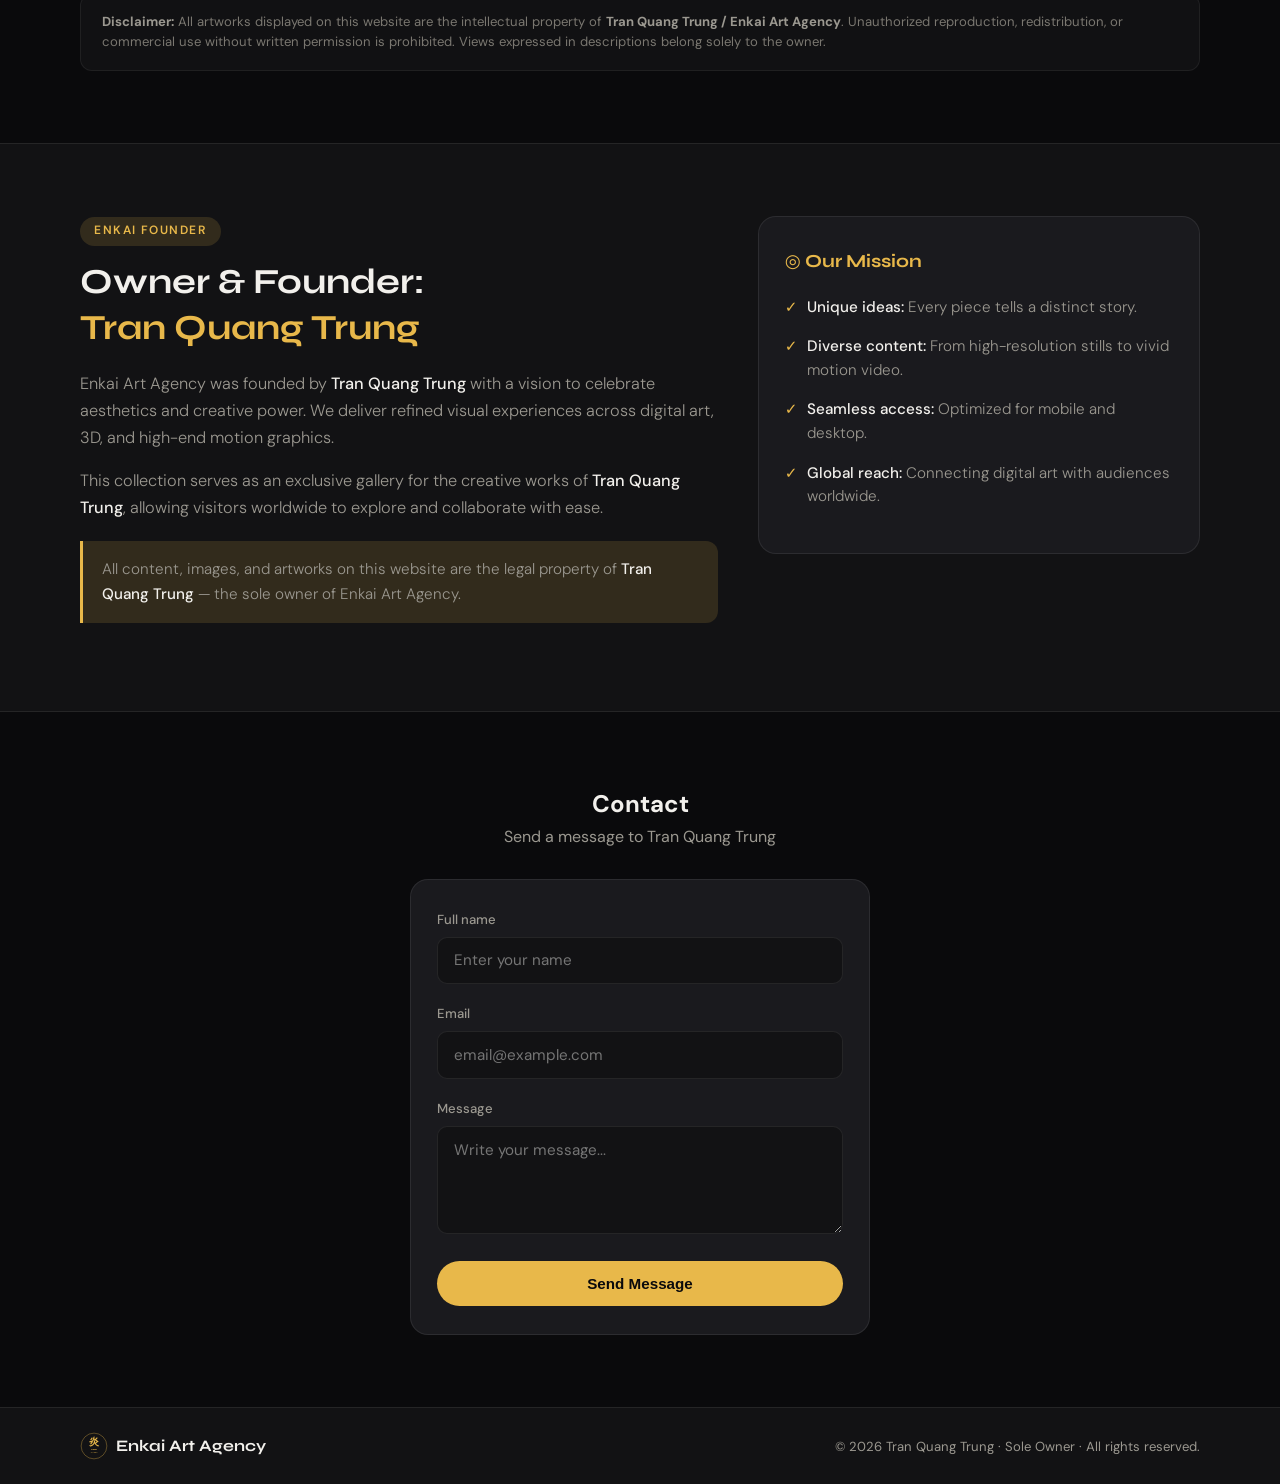
==== commit 4f68b782: "Add files via upload" ====
--- a/index.html
+++ b/index.html
@@ -147,8 +147,7 @@
           <button type="button" class="btn-action" id="btnCopyLink">Share</button>
           <a class="btn-action btn-download" id="btnDownload" href="#" download>Download</a>
         </div>
-        <p class="modal-permalink" id="modalPermalink"></p>
-      </div>
+              </div>
     </div>
   </div>
 
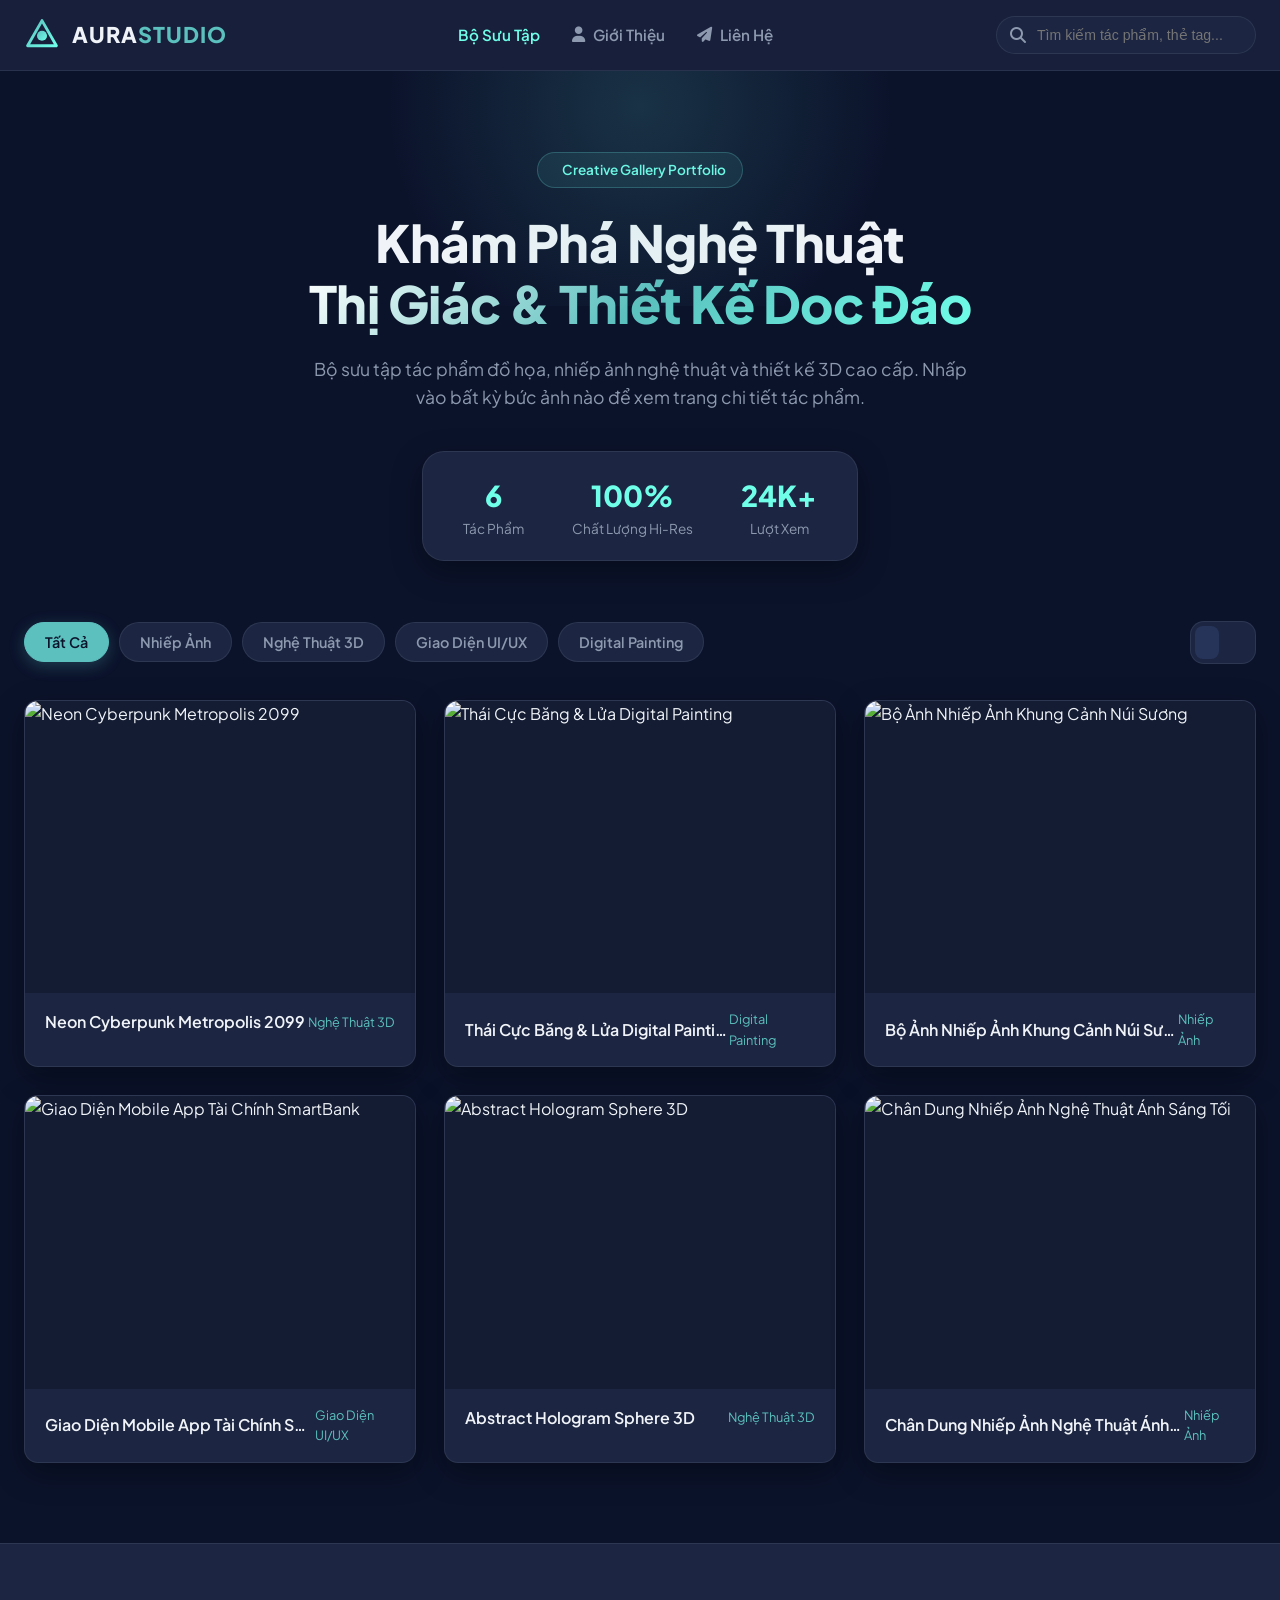
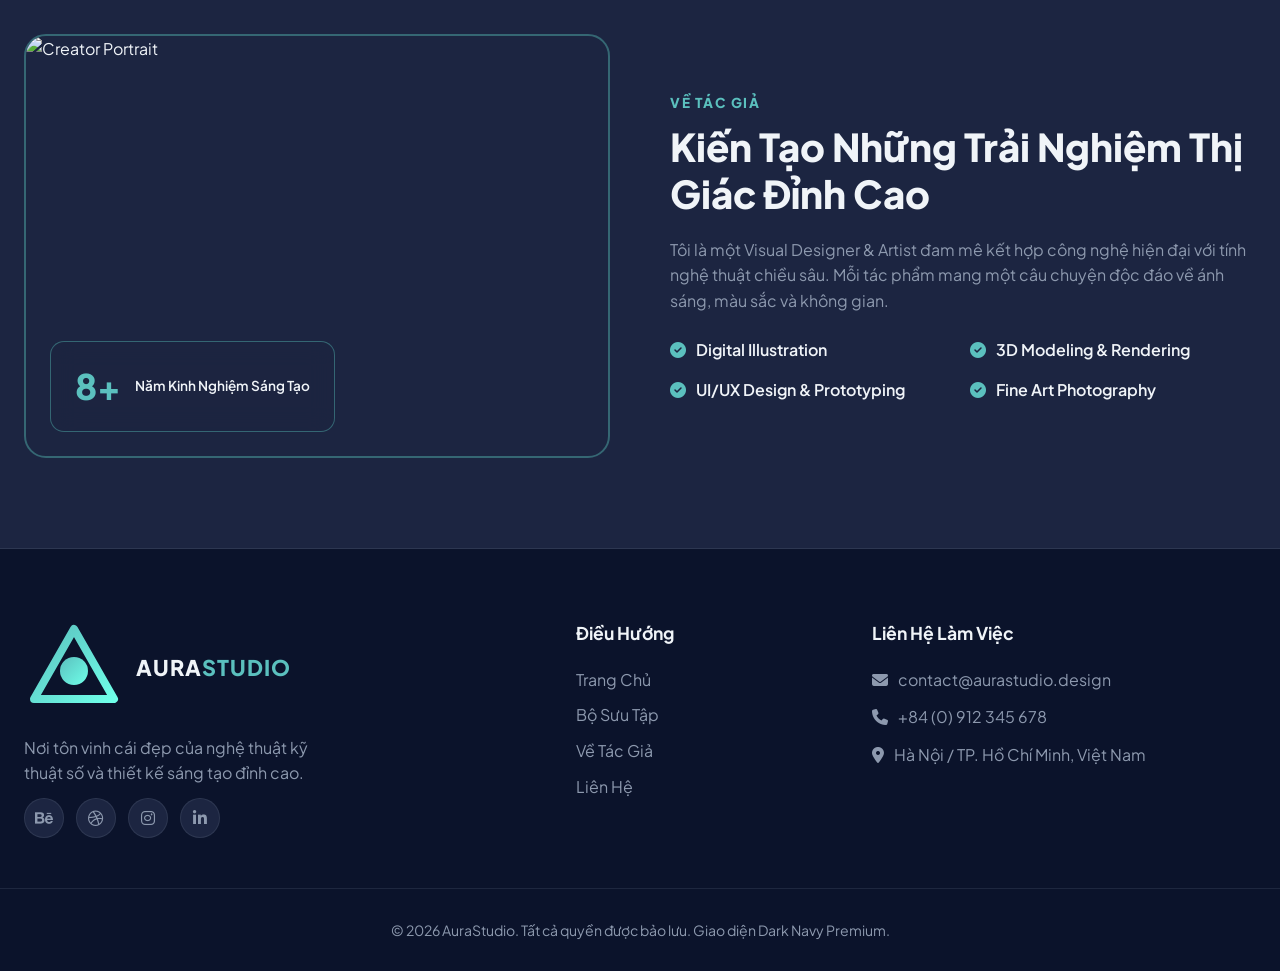
==== commit 0e97b4b7: "Add files via upload" ====
--- a/index.html
+++ b/index.html
@@ -1,156 +1,243 @@
 <!DOCTYPE html>
 <html lang="vi">
 <head>
-  <meta charset="UTF-8" />
-  <meta name="viewport" content="width=device-width, initial-scale=1.0" />
-  <title>Enkai Art Agency | Tran Quang Trung</title>
-  <meta name="description" content="Enkai Art Agency — Owner Tran Quang Trung" />
-  <link rel="icon" href="logo.svg" type="image/svg+xml" />
-  <link rel="preconnect" href="https://fonts.googleapis.com" />
-  <link rel="preconnect" href="https://fonts.gstatic.com" crossorigin />
-  <link href="https://fonts.googleapis.com/css2?family=Syne:wght@500;600;700;800&family=DM+Sans:wght@300;400;500;600&display=swap" rel="stylesheet" />
-  <link rel="stylesheet" href="style.css" />
+    <meta charset="UTF-8">
+    <meta name="viewport" content="width=device-width, initial-scale=1.0">
+    <title>Visual Arts & Design Portfolio | Dark Navy Edition</title>
+    <link rel="stylesheet" href="style.css">
+    <link rel="preconnect" href="https://fonts.googleapis.com">
+    <link rel="preconnect" href="https://fonts.gstatic.com" crossorigin>
+    <link href="https://fonts.googleapis.com/css2?family=Plus+Jakarta+Sans:wght@300;400;500;600;700;800&display=swap" rel="stylesheet">
+    <link rel="stylesheet" href="https://cdnjs.cloudflare.com/ajax/libs/font-awesome/6.4.0/css/all.min.css">
 </head>
-<body>
-  <header class="topbar">
-    <div class="container topbar-inner">
-      <a href="#" class="brand">
-        <img src="logo.svg" alt="Enkai" class="brand-logo" onerror="this.style.display='none'" />
-        <div class="brand-text">
-          <span class="brand-name">Enkai Art Agency</span>
-          <span class="brand-owner">OWNER: TRAN QUANG TRUNG</span>
-        </div>
-      </a>
-      <nav class="nav" id="navLinks">
-        <a href="#home" class="nav-link">Home</a>
-        <a href="#gallery" class="nav-link">Gallery</a>
-        <a href="#about" class="nav-link">About</a>
-        <a href="#contact" class="nav-link">Contact</a>
-        <a href="#gallery" class="btn-cta">+ Upload Artwork</a>
-      </nav>
-      <button class="nav-toggle" id="navToggle" aria-label="Menu"><span></span><span></span><span></span></button>
+<body class="dark-navy-theme">
+    <!-- Header Navbar -->
+    <header class="navbar">
+        <div class="container nav-container">
+            <a href="#" class="brand-logo" id="logoLink">
+                <img src="logo.svg" alt="Portfolio Logo" class="logo-icon">
+                <span class="logo-text">AURA<span>STUDIO</span></span>
+            </a>
+            <nav class="nav-links">
+                <a href="#gallery" class="nav-item active"><i class="fa-solid fa-grid-2"></i> Bộ Sưu Tập</a>
+                <a href="#about" class="nav-item"><i class="fa-solid fa-user"></i> Giới Thiệu</a>
+                <a href="#contact" class="nav-item"><i class="fa-solid fa-paper-plane"></i> Liên Hệ</a>
+            </nav>
+            <div class="header-actions">
+                <div class="search-box">
+                    <i class="fa-solid fa-magnifying-glass search-icon"></i>
+                    <input type="text" id="searchInput" placeholder="Tìm kiếm tác phẩm, thẻ tag...">
+                </div>
+            </div>
+        </div>
+    </header>
+
+    <!-- Hero Banner -->
+    <section class="hero-section">
+        <div class="hero-bg-glow"></div>
+        <div class="container hero-content">
+            <span class="hero-badge"><i class="fa-solid fa-sparkles"></i> Creative Gallery Portfolio</span>
+            <h1 class="hero-title">Khám Phá Nghệ Thuật <br><span class="gradient-text">Thị Giác & Thiết Kế Doc Đáo</span></h1>
+            <p class="hero-subtitle">Bộ sưu tập tác phẩm đồ họa, nhiếp ảnh nghệ thuật và thiết kế 3D cao cấp. Nhấp vào bất kỳ bức ảnh nào để xem trang chi tiết tác phẩm.</p>
+            
+            <div class="stats-row">
+                <div class="stat-card">
+                    <span class="stat-num" id="totalWorksCount">0</span>
+                    <span class="stat-label">Tác Phẩm</span>
+                </div>
+                <div class="stat-card">
+                    <span class="stat-num">100%</span>
+                    <span class="stat-label">Chất Lượng Hi-Res</span>
+                </div>
+                <div class="stat-card">
+                    <span class="stat-num">24K+</span>
+                    <span class="stat-label">Lượt Xem</span>
+                </div>
+            </div>
+        </div>
+    </section>
+
+    <!-- Main Content Grid -->
+    <main class="main-content container" id="gallery">
+        <!-- Filter Bar -->
+        <div class="filter-wrapper">
+            <div class="filter-categories" id="filterCategories">
+                <button class="filter-btn active" data-filter="all">Tất Cả</button>
+                <button class="filter-btn" data-filter="photography">Nhiếp Ảnh</button>
+                <button class="filter-btn" data-filter="3d-art">Nghệ Thuật 3D</button>
+                <button class="filter-btn" data-filter="ui-ux">Giao Diện UI/UX</button>
+                <button class="filter-btn" data-filter="digital-art">Digital Painting</button>
+            </div>
+            <div class="view-options">
+                <button class="view-btn active" id="grid3Col" title="Lưới 3 Cột"><i class="fa-solid fa-grid"></i></button>
+                <button class="view-btn" id="grid4Col" title="Lưới 4 Cột"><i class="fa-solid fa-grid-5"></i></button>
+            </div>
+        </div>
+
+        <!-- Image Gallery Grid -->
+        <div class="gallery-grid" id="galleryGrid">
+            <!-- Dynamic JavaScript Render Target -->
+        </div>
+
+        <!-- No Results State -->
+        <div class="no-results hidden" id="noResults">
+            <i class="fa-regular fa-face-frown search-empty-icon"></i>
+            <h3>Không tìm thấy tác phẩm phù hợp</h3>
+            <p>Thử tìm kiếm với từ khóa khác hoặc chuyển sang danh mục khác.</p>
+        </div>
+    </main>
+
+    <!-- About Section -->
+    <section class="about-section" id="about">
+        <div class="container about-container">
+            <div class="about-image-side">
+                <div class="img-frame">
+                    <img src="https://images.unsplash.com/photo-1534528741775-53994a69daeb?auto=format&fit=crop&w=800&q=80" alt="Creator Portrait">
+                    <div class="experience-badge">
+                        <span class="years">8+</span>
+                        <span class="text">Năm Kinh Nghiệm Sáng Tạo</span>
+                    </div>
+                </div>
+            </div>
+            <div class="about-text-side">
+                <span class="section-tag">VỀ TÁC GIẢ</span>
+                <h2>Kiến Tạo Những Trải Nghiệm Thị Giác Đỉnh Cao</h2>
+                <p>Tôi là một Visual Designer & Artist đam mê kết hợp công nghệ hiện đại với tính nghệ thuật chiều sâu. Mỗi tác phẩm mang một câu chuyện độc đáo về ánh sáng, màu sắc và không gian.</p>
+                <div class="skills-list">
+                    <div class="skill-item"><i class="fa-solid fa-check-circle"></i> Digital Illustration</div>
+                    <div class="skill-item"><i class="fa-solid fa-check-circle"></i> 3D Modeling & Rendering</div>
+                    <div class="skill-item"><i class="fa-solid fa-check-circle"></i> UI/UX Design & Prototyping</div>
+                    <div class="skill-item"><i class="fa-solid fa-check-circle"></i> Fine Art Photography</div>
+                </div>
+            </div>
+        </div>
+    </section>
+
+    <!-- Contact & Footer -->
+    <footer class="footer-section" id="contact">
+        <div class="container footer-content">
+            <div class="footer-col brand-col">
+                <div class="brand-logo">
+                    <img src="logo.svg" alt="Logo">
+                    <span class="logo-text">AURA<span>STUDIO</span></span>
+                </div>
+                <p>Nơi tôn vinh cái đẹp của nghệ thuật kỹ thuật số và thiết kế sáng tạo đỉnh cao.</p>
+                <div class="social-links">
+                    <a href="#"><i class="fa-brands fa-behance"></i></a>
+                    <a href="#"><i class="fa-brands fa-dribbble"></i></a>
+                    <a href="#"><i class="fa-brands fa-instagram"></i></a>
+                    <a href="#"><i class="fa-brands fa-linkedin-in"></i></a>
+                </div>
+            </div>
+            <div class="footer-col">
+                <h4>Điều Hướng</h4>
+                <ul>
+                    <li><a href="#gallery">Trang Chủ</a></li>
+                    <li><a href="#gallery">Bộ Sưu Tập</a></li>
+                    <li><a href="#about">Về Tác Giả</a></li>
+                    <li><a href="#contact">Liên Hệ</a></li>
+                </ul>
+            </div>
+            <div class="footer-col">
+                <h4>Liên Hệ Làm Việc</h4>
+                <p><i class="fa-solid fa-envelope"></i> contact@aurastudio.design</p>
+                <p><i class="fa-solid fa-phone"></i> +84 (0) 912 345 678</p>
+                <p><i class="fa-solid fa-location-dot"></i> Hà Nội / TP. Hồ Chí Minh, Việt Nam</p>
+            </div>
+        </div>
+        <div class="footer-bottom">
+            <p>© 2026 AuraStudio. Tất cả quyền được bảo lưu. Giao diện Dark Navy Premium.</p>
+        </div>
+    </footer>
+
+    <!-- Fullscreen Detailed Photo View / Dynamic Detail Page Overlay -->
+    <div class="detail-overlay" id="detailOverlay">
+        <div class="detail-modal-container">
+            <button class="close-detail-btn" id="closeDetailBtn" title="Đóng trang chi tiết (Esc)">
+                <i class="fa-solid fa-xmark"></i>
+            </button>
+            
+            <div class="detail-layout">
+                <!-- Left Column: Big Image Display with Zoom & Nav -->
+                <div class="detail-media-column">
+                    <div class="image-stage">
+                        <img id="detailImg" src="" alt="Work Detail">
+                        <div class="stage-overlay-controls">
+                            <button class="stage-btn" id="fullScreenBtn" title="Xem toàn màn hình"><i class="fa-solid fa-expand"></i></button>
+                            <button class="stage-btn" id="likeBtn" title="Yêu thích"><i class="fa-regular fa-heart"></i> <span id="likeCount">0</span></button>
+                        </div>
+                    </div>
+                    
+                    <!-- Quick Image Navigation -->
+                    <div class="detail-nav-buttons">
+                        <button class="nav-prev-btn" id="prevWorkBtn"><i class="fa-solid fa-arrow-left"></i> Tác Phẩm Trước</button>
+                        <button class="nav-next-btn" id="nextWorkBtn">Tác Phẩm Tiếp <i class="fa-solid fa-arrow-right"></i></button>
+                    </div>
+                </div>
+
+                <!-- Right Column: Rich Metadata & Content Info -->
+                <div class="detail-info-column">
+                    <div class="detail-header">
+                        <span class="detail-category-badge" id="detailCategory">Category</span>
+                        <h2 class="detail-title" id="detailTitle">Tên Tác Phẩm</h2>
+                        <div class="detail-meta-strip">
+                            <span><i class="fa-regular fa-calendar"></i> <span id="detailDate">2026</span></span>
+                            <span><i class="fa-regular fa-eye"></i> <span id="detailViews">1.2k</span> Lượt xem</span>
+                            <span><i class="fa-regular fa-user"></i> Khách hàng: <strong id="detailClient">Aura Art</strong></span>
+                        </div>
+                    </div>
+
+                    <div class="detail-description">
+                        <h3><i class="fa-solid fa-align-left"></i> Giới Thiệu Tác Phẩm</h3>
+                        <p id="detailDesc">Mô tả chi tiết tác phẩm sẽ xuất hiện tại đây...</p>
+                    </div>
+
+                    <!-- Technical Specs / Details -->
+                    <div class="detail-specs">
+                        <h3><i class="fa-solid fa-sliders"></i> Thông Số Kỹ Thuật</h3>
+                        <div class="specs-grid">
+                            <div class="spec-card">
+                                <span class="spec-label">Độ phân giải</span>
+                                <span class="spec-value" id="specResolution">3840 x 2160 (4K)</span>
+                            </div>
+                            <div class="spec-card">
+                                <span class="spec-label">Công cụ thực hiện</span>
+                                <span class="spec-value" id="specTools">Photoshop / Blender</span>
+                            </div>
+                            <div class="spec-card">
+                                <span class="spec-label">Bản quyền</span>
+                                <span class="spec-value">© Standard License</span>
+                            </div>
+                            <div class="spec-card">
+                                <span class="spec-label">Định dạng</span>
+                                <span class="spec-value">PNG / RAW Hi-Res</span>
+                            </div>
+                        </div>
+                    </div>
+
+                    <!-- Tags -->
+                    <div class="detail-tags-section">
+                        <h4>Thẻ Thể Loại</h4>
+                        <div class="detail-tags" id="detailTags">
+                            <!-- Tags render here -->
+                        </div>
+                    </div>
+
+                    <!-- Actions -->
+                    <div class="detail-action-bar">
+                        <a href="#" id="downloadHdBtn" class="btn btn-primary" download target="_blank">
+                            <i class="fa-solid fa-download"></i> Tải Ảnh Chất Lượng Cao
+                        </a>
+                        <button class="btn btn-outline" id="shareBtn">
+                            <i class="fa-solid fa-share-nodes"></i> Chia Sẻ
+                        </button>
+                    </div>
+                </div>
+            </div>
+        </div>
     </div>
-  </header>
-
-  <section id="home" class="hero">
-    <div class="container">
-      <p class="hero-badge">✦ Enkai Art Agency</p>
-      <h1 class="hero-title">Premium digital<br/><span>art space</span></h1>
-      <p class="hero-desc">A showcase & archive of works by <strong>Tran Quang Trung</strong> — sole owner of Enkai Art Agency.</p>
-      <div class="hero-actions">
-        <a href="#gallery" class="btn-primary">Explore Artworks</a>
-        <a href="#about" class="btn-ghost">About the Founder</a>
-      </div>
-    </div>
-  </section>
-
-  <section id="gallery" class="section">
-    <div class="container">
-      <div class="section-head">
-        <h2>Artwork Gallery</h2>
-        <p>Digital art collection by Tran Quang Trung</p>
-      </div>
-      <div class="filter-bar">
-        <button class="filter-btn active" data-filter="all">All</button>
-        <button class="filter-btn" data-filter="image">Images</button>
-        <button class="filter-btn" data-filter="video">Videos</button>
-      </div>
-      <div class="gallery-grid" id="galleryGrid"></div>
-      <p class="disclaimer">
-        <strong>Disclaimer:</strong> All artworks displayed on this website are the intellectual property of <strong>Tran Quang Trung / Enkai Art Agency</strong>. Unauthorized reproduction, redistribution, or commercial use without written permission is prohibited. Views expressed in descriptions belong solely to the owner.
-      </p>
-    </div>
-  </section>
-
-  <section id="about" class="section about-section">
-    <div class="container about-grid">
-      <div class="about-main">
-        <span class="about-label">ENKAI FOUNDER</span>
-        <h2>Owner & Founder:<br/><span class="highlight">Tran Quang Trung</span></h2>
-        <p>
-          Enkai Art Agency was founded by <strong>Tran Quang Trung</strong> with a vision to celebrate aesthetics and creative power. We deliver refined visual experiences across digital art, 3D, and high-end motion graphics.
-        </p>
-        <p>
-          This collection serves as an exclusive gallery for the creative works of <strong>Tran Quang Trung</strong>, allowing visitors worldwide to explore and collaborate with ease.
-        </p>
-        <p class="ownership">
-          All content, images, and artworks on this website are the legal property of <strong>Tran Quang Trung</strong> — the sole owner of Enkai Art Agency.
-        </p>
-      </div>
-      <div class="mission-card">
-        <h3>◎ Our Mission</h3>
-        <ul>
-          <li><strong>Unique ideas:</strong> Every piece tells a distinct story.</li>
-          <li><strong>Diverse content:</strong> From high-resolution stills to vivid motion video.</li>
-          <li><strong>Seamless access:</strong> Optimized for mobile and desktop.</li>
-          <li><strong>Global reach:</strong> Connecting digital art with audiences worldwide.</li>
-        </ul>
-      </div>
-    </div>
-  </section>
-
-  <section id="contact" class="section contact-section">
-    <div class="container">
-      <h2>Contact</h2>
-      <p class="section-desc">Send a message to Tran Quang Trung</p>
-      <div class="contact-form">
-        <div class="form-group">
-          <label>Full name</label>
-          <input type="text" placeholder="Enter your name" />
-        </div>
-        <div class="form-group">
-          <label>Email</label>
-          <input type="email" placeholder="email@example.com" />
-        </div>
-        <div class="form-group">
-          <label>Message</label>
-          <textarea rows="4" placeholder="Write your message..."></textarea>
-        </div>
-        <button type="button" class="btn-primary form-btn" onclick="alert('Thank you for your interest in Enkai Art Agency!')">Send Message</button>
-      </div>
-    </div>
-  </section>
-
-  <footer class="footer">
-    <div class="container footer-inner">
-      <div class="footer-brand">
-        <img src="logo.svg" alt="" class="footer-logo" onerror="this.style.display='none'" />
-        <span>Enkai Art Agency</span>
-      </div>
-      <p>© 2026 Tran Quang Trung · Sole Owner · All rights reserved.</p>
-    </div>
-  </footer>
-
-  <!-- Detail modal / post panel -->
-  <div class="modal" id="detailModal" aria-hidden="true">
-    <div class="modal-overlay"></div>
-    <div class="modal-content">
-      <button class="modal-close" aria-label="Close">&times;</button>
-      <div class="modal-media" id="modalMedia"></div>
-      <div class="modal-info">
-        <span class="modal-cat" id="modalCat"></span>
-        <h3 id="modalTitle"></h3>
-        <div class="modal-author">
-          <span class="author-avatar">T</span>
-          <span>Tran Quang Trung</span>
-        </div>
-        <p id="modalDesc"></p>
-        <div class="modal-tags" id="modalTags"></div>
-        <div class="modal-meta">
-          <div><span class="meta-k">Release</span> <span id="modalDate"></span></div>
-          <div><span class="meta-k">Ownership</span> <span>Enkai Art Agency</span></div>
-        </div>
-        <p class="modal-disclaimer">
-          This artwork is the exclusive property of Tran Quang Trung / Enkai Art Agency. Sharing the link is allowed; redistribution or commercial use requires permission.
-        </p>
-        <div class="modal-actions">
-          <button type="button" class="btn-action" id="btnCopyLink">Share</button>
-          <a class="btn-action btn-download" id="btnDownload" href="#" download>Download</a>
-        </div>
-              </div>
-    </div>
-  </div>
-
-  <script src="main.js"></script>
+
+    <!-- JavaScript -->
+    <script src="main.js"></script>
 </body>
 </html>
--- a/style.css
+++ b/style.css
@@ -1,459 +1,979 @@
+/* ==========================================================================
+   DARK NAVY PREMIUM THEME (XANH THAN SANG TRỌNG & HIỆN ĐẠI)
+   ========================================================================== */
+
 :root {
-  --bg: #0a0a0c;
-  --bg-2: #121214;
-  --bg-card: #1a1a1e;
-  --text: #f2f0ec;
-  --text-muted: #9b9890;
-  --gold: #e8b84a;
-  --gold-soft: rgba(232, 184, 74, 0.15);
-  --border: rgba(255,255,255,0.08);
-  --radius: 16px;
-  --font-d: "Syne", system-ui, sans-serif;
-  --font-b: "DM Sans", system-ui, sans-serif;
-  --tr: 0.3s ease;
-}
-
-*, *::before, *::after { box-sizing: border-box; margin: 0; padding: 0; }
-html { scroll-behavior: smooth; }
-body {
-  font-family: var(--font-b);
-  background: var(--bg);
-  color: var(--text);
-  line-height: 1.65;
-  -webkit-font-smoothing: antialiased;
-}
-a { color: inherit; text-decoration: none; }
-img, video { max-width: 100%; display: block; }
-.container { width: min(1120px, 92%); margin-inline: auto; }
-
-/* TOPBAR */
-.topbar {
-  position: fixed; top: 0; left: 0; right: 0; z-index: 100;
-  background: rgba(10,10,12,0.92);
-  backdrop-filter: blur(16px);
-  border-bottom: 1px solid var(--border);
-  padding: 0.7rem 0;
-}
-.topbar-inner { display: flex; align-items: center; justify-content: space-between; gap: 1rem; }
-.brand { display: flex; align-items: center; gap: 0.7rem; }
-.brand-logo { width: 42px; height: 42px; object-fit: contain; }
-.brand-text { display: flex; flex-direction: column; }
-.brand-name { font-family: var(--font-d); font-weight: 700; font-size: 1.05rem; }
-.brand-owner { font-size: 0.65rem; color: var(--gold); letter-spacing: 0.06em; font-weight: 600; }
-.nav { display: flex; align-items: center; gap: 0.3rem; }
-.nav-link {
-  padding: 0.4rem 0.9rem; font-size: 0.88rem; color: var(--text-muted);
-  border-radius: 8px; transition: var(--tr);
-}
-.nav-link:hover, .nav-link.active { color: var(--text); background: rgba(255,255,255,0.05); }
-.btn-cta {
-  margin-left: 0.5rem; padding: 0.5rem 1.1rem;
-  background: var(--gold); color: #0a0a0c; font-weight: 600; font-size: 0.85rem;
-  border-radius: 999px; transition: var(--tr);
-}
-.btn-cta:hover { filter: brightness(1.1); transform: translateY(-1px); }
-.nav-toggle { display: none; flex-direction: column; gap: 5px; background: none; border: none; cursor: pointer; }
-.nav-toggle span { width: 22px; height: 1.5px; background: var(--text); }
-
-/* HERO */
-.hero {
-  padding: 8rem 0 4rem; text-align: center;
-  background: radial-gradient(ellipse 60% 40% at 50% 0%, rgba(232,184,74,0.08), transparent 60%);
-}
+    /* Color Palette: Dark Navy Base with Cyan/Teal Accents */
+    --bg-primary: #0b132b;          /* Main Deep Navy */
+    --bg-secondary: #1c2541;        /* Card & Container Navy */
+    --bg-tertiary: #273459;         /* Lighter Navy for inputs/hovers */
+    --bg-glass: rgba(28, 37, 65, 0.75);
+    
+    --text-main: #f0f4f8;           /* Bright off-white */
+    --text-muted: #8d99ae;          /* Cool muted grey-blue */
+    --text-highlight: #6fffe9;      /* Glowing Cyan Accent */
+    
+    --accent-cyan: #5bc0be;         /* Primary Accent */
+    --accent-teal: #3a506b;         /* Secondary Accent */
+    --accent-glow: rgba(91, 192, 190, 0.25);
+    
+    --border-color: rgba(141, 153, 174, 0.15);
+    --border-glow: rgba(111, 255, 233, 0.3);
+    
+    --shadow-soft: 0 10px 30px rgba(0, 0, 0, 0.35);
+    --shadow-glow: 0 0 25px rgba(91, 192, 190, 0.18);
+    
+    --radius-sm: 8px;
+    --radius-md: 14px;
+    --radius-lg: 22px;
+    --radius-full: 999px;
+    
+    --transition: all 0.3s cubic-bezier(0.25, 0.8, 0.25, 1);
+}
+
+/* Base Styles */
+* {
+    margin: 0;
+    padding: 0;
+    box-sizing: border-box;
+}
+
+html {
+    scroll-behavior: smooth;
+    font-family: 'Plus Jakarta Sans', -apple-system, BlinkMacSystemFont, sans-serif;
+}
+
+body.dark-navy-theme {
+    background-color: var(--bg-primary);
+    color: var(--text-main);
+    line-height: 1.6;
+    overflow-x: hidden;
+}
+
+a {
+    color: inherit;
+    text-decoration: none;
+    transition: var(--transition);
+}
+
+button {
+    cursor: pointer;
+    border: none;
+    outline: none;
+    font-family: inherit;
+    transition: var(--transition);
+}
+
+.container {
+    max-width: 1320px;
+    margin: 0 auto;
+    padding: 0 24px;
+}
+
+/* Scrollbar Styling */
+::-webkit-scrollbar {
+    width: 8px;
+}
+::-webkit-scrollbar-track {
+    background: var(--bg-primary);
+}
+::-webkit-scrollbar-thumb {
+    background: var(--bg-tertiary);
+    border-radius: 4px;
+}
+::-webkit-scrollbar-thumb:hover {
+    background: var(--accent-cyan);
+}
+
+/* ==========================================================================
+   NAVBAR
+   ========================================================================== */
+.navbar {
+    position: sticky;
+    top: 0;
+    z-index: 100;
+    background: var(--bg-glass);
+    backdrop-filter: blur(16px);
+    -webkit-backdrop-filter: blur(16px);
+    border-bottom: 1px solid var(--border-color);
+    padding: 16px 0;
+}
+
+.nav-container {
+    display: flex;
+    align-items: center;
+    justify-content: space-between;
+    gap: 20px;
+}
+
+.brand-logo {
+    display: flex;
+    align-items: center;
+    gap: 12px;
+}
+
+.logo-icon {
+    width: 36px;
+    height: 36px;
+}
+
+.logo-text {
+    font-size: 1.35rem;
+    font-weight: 800;
+    letter-spacing: 1px;
+    color: var(--text-main);
+}
+
+.logo-text span {
+    color: var(--accent-cyan);
+}
+
+.nav-links {
+    display: flex;
+    align-items: center;
+    gap: 32px;
+}
+
+.nav-item {
+    font-size: 0.95rem;
+    font-weight: 600;
+    color: var(--text-muted);
+    display: flex;
+    align-items: center;
+    gap: 8px;
+}
+
+.nav-item:hover, .nav-item.active {
+    color: var(--text-highlight);
+}
+
+.search-box {
+    position: relative;
+    width: 260px;
+}
+
+.search-icon {
+    position: absolute;
+    left: 14px;
+    top: 50%;
+    transform: translateY(-50%);
+    color: var(--text-muted);
+}
+
+.search-box input {
+    width: 100%;
+    padding: 10px 16px 10px 40px;
+    background: var(--bg-secondary);
+    border: 1px solid var(--border-color);
+    border-radius: var(--radius-full);
+    color: var(--text-main);
+    font-size: 0.88rem;
+    transition: var(--transition);
+}
+
+.search-box input:focus {
+    outline: none;
+    border-color: var(--accent-cyan);
+    box-shadow: 0 0 12px var(--accent-glow);
+}
+
+/* ==========================================================================
+   HERO SECTION
+   ========================================================================== */
+.hero-section {
+    position: relative;
+    padding: 80px 0 60px;
+    text-align: center;
+    overflow: hidden;
+}
+
+.hero-bg-glow {
+    position: absolute;
+    top: -30%;
+    left: 50%;
+    transform: translateX(-50%);
+    width: 600px;
+    height: 400px;
+    background: radial-gradient(circle, rgba(91, 192, 190, 0.18) 0%, rgba(11, 19, 43, 0) 70%);
+    pointer-events: none;
+}
+
 .hero-badge {
-  display: inline-block; font-size: 0.8rem; color: var(--gold);
-  letter-spacing: 0.12em; margin-bottom: 1.2rem;
-  padding: 0.35rem 1rem; border: 1px solid rgba(232,184,74,0.3); border-radius: 999px;
-  background: var(--gold-soft);
-}
+    display: inline-flex;
+    align-items: center;
+    gap: 8px;
+    padding: 6px 16px;
+    background: rgba(91, 192, 190, 0.1);
+    border: 1px solid rgba(91, 192, 190, 0.3);
+    border-radius: var(--radius-full);
+    color: var(--text-highlight);
+    font-size: 0.85rem;
+    font-weight: 600;
+    margin-bottom: 24px;
+}
+
 .hero-title {
-  font-family: var(--font-d); font-size: clamp(2.4rem, 6vw, 3.8rem);
-  font-weight: 800; line-height: 1.15; margin-bottom: 1.2rem;
-}
-.hero-title span { color: var(--gold); }
-.hero-desc {
-  max-width: 520px; margin: 0 auto 2rem; color: var(--text-muted); font-size: 1.05rem; font-weight: 300;
-}
-.hero-desc strong { color: var(--text); font-weight: 500; }
-.hero-actions { display: flex; gap: 0.8rem; justify-content: center; flex-wrap: wrap; }
+    font-size: 3.2rem;
+    font-weight: 800;
+    line-height: 1.2;
+    margin-bottom: 20px;
+    letter-spacing: -0.5px;
+}
+
+.gradient-text {
+    background: linear-gradient(135deg, #ffffff 0%, var(--accent-cyan) 50%, var(--text-highlight) 100%);
+    -webkit-background-clip: text;
+    -webkit-text-fill-color: transparent;
+}
+
+.hero-subtitle {
+    max-width: 680px;
+    margin: 0 auto 40px;
+    color: var(--text-muted);
+    font-size: 1.1rem;
+}
+
+.stats-row {
+    display: inline-flex;
+    gap: 48px;
+    background: var(--bg-secondary);
+    padding: 20px 40px;
+    border-radius: var(--radius-lg);
+    border: 1px solid var(--border-color);
+    box-shadow: var(--shadow-soft);
+}
+
+.stat-card {
+    display: flex;
+    flex-direction: column;
+    align-items: center;
+}
+
+.stat-num {
+    font-size: 1.8rem;
+    font-weight: 800;
+    color: var(--text-highlight);
+}
+
+.stat-label {
+    font-size: 0.85rem;
+    color: var(--text-muted);
+}
+
+/* ==========================================================================
+   GALLERY FILTER & GRID
+   ========================================================================== */
+.filter-wrapper {
+    display: flex;
+    justify-content: space-between;
+    align-items: center;
+    margin-bottom: 36px;
+    flex-wrap: wrap;
+    gap: 16px;
+}
+
+.filter-categories {
+    display: flex;
+    gap: 10px;
+    flex-wrap: wrap;
+}
+
+.filter-btn {
+    padding: 10px 20px;
+    background: var(--bg-secondary);
+    color: var(--text-muted);
+    border-radius: var(--radius-full);
+    font-weight: 600;
+    font-size: 0.9rem;
+    border: 1px solid var(--border-color);
+}
+
+.filter-btn:hover {
+    color: var(--text-main);
+    border-color: var(--accent-cyan);
+}
+
+.filter-btn.active {
+    background: var(--accent-cyan);
+    color: #0b132b;
+    border-color: var(--accent-cyan);
+    box-shadow: 0 4px 15px var(--accent-glow);
+}
+
+.view-options {
+    display: flex;
+    gap: 8px;
+    background: var(--bg-secondary);
+    padding: 4px;
+    border-radius: var(--radius-md);
+    border: 1px solid var(--border-color);
+}
+
+.view-btn {
+    background: transparent;
+    color: var(--text-muted);
+    padding: 8px 12px;
+    border-radius: var(--radius-sm);
+}
+
+.view-btn.active {
+    background: var(--bg-tertiary);
+    color: var(--text-highlight);
+}
+
+/* Gallery Grid Layout */
+.gallery-grid {
+    display: grid;
+    grid-template-columns: repeat(3, 1fr);
+    gap: 28px;
+    margin-bottom: 80px;
+}
+
+.gallery-grid.grid-4 {
+    grid-template-columns: repeat(4, 1fr);
+}
+
+/* Card Item */
+.work-card {
+    position: relative;
+    background: var(--bg-secondary);
+    border-radius: var(--radius-md);
+    overflow: hidden;
+    border: 1px solid var(--border-color);
+    box-shadow: var(--shadow-soft);
+    cursor: pointer;
+    transition: var(--transition);
+}
+
+.work-card:hover {
+    transform: translateY(-8px);
+    border-color: var(--accent-cyan);
+    box-shadow: var(--shadow-glow);
+}
+
+.card-image-wrap {
+    position: relative;
+    width: 100%;
+    padding-top: 75%; /* 4:3 Aspect Ratio */
+    overflow: hidden;
+    background: #141c33;
+}
+
+.card-image-wrap img {
+    position: absolute;
+    top: 0;
+    left: 0;
+    width: 100%;
+    height: 100%;
+    object-fit: cover;
+    transition: transform 0.6s cubic-bezier(0.25, 0.8, 0.25, 1);
+}
+
+.work-card:hover .card-image-wrap img {
+    transform: scale(1.08);
+}
+
+/* Card Hover Overlay Effects */
+.card-hover-overlay {
+    position: absolute;
+    inset: 0;
+    background: linear-gradient(to top, rgba(11, 19, 43, 0.95) 0%, rgba(11, 19, 43, 0.4) 60%, transparent 100%);
+    opacity: 0;
+    display: flex;
+    flex-direction: column;
+    justify-content: space-between;
+    padding: 20px;
+    transition: var(--transition);
+}
+
+.work-card:hover .card-hover-overlay {
+    opacity: 1;
+}
+
+.card-top-actions {
+    display: flex;
+    justify-content: space-between;
+    align-items: center;
+}
+
+.card-badge {
+    background: rgba(91, 192, 190, 0.85);
+    color: #0b132b;
+    font-size: 0.75rem;
+    font-weight: 700;
+    padding: 4px 10px;
+    border-radius: var(--radius-full);
+    text-transform: uppercase;
+}
+
+.card-view-btn {
+    background: var(--bg-glass);
+    color: var(--text-highlight);
+    width: 36px;
+    height: 36px;
+    border-radius: 50%;
+    display: flex;
+    align-items: center;
+    justify-content: center;
+    backdrop-filter: blur(8px);
+}
+
+.card-bottom-info {
+    transform: translateY(10px);
+    transition: var(--transition);
+}
+
+.work-card:hover .card-bottom-info {
+    transform: translateY(0);
+}
+
+.card-title {
+    font-size: 1.15rem;
+    font-weight: 700;
+    color: var(--text-main);
+    margin-bottom: 6px;
+}
+
+.card-meta {
+    display: flex;
+    gap: 16px;
+    font-size: 0.8rem;
+    color: var(--text-muted);
+}
+
+/* Card Content Static Below Image */
+.card-body {
+    padding: 16px 20px;
+    display: flex;
+    justify-content: space-between;
+    align-items: center;
+}
+
+.card-body-title {
+    font-size: 1rem;
+    font-weight: 600;
+    color: var(--text-main);
+    white-space: nowrap;
+    overflow: hidden;
+    text-overflow: ellipsis;
+}
+
+.card-body-cat {
+    font-size: 0.8rem;
+    color: var(--accent-cyan);
+}
+
+.no-results {
+    text-align: center;
+    padding: 80px 0;
+    color: var(--text-muted);
+}
+
+.search-empty-icon {
+    font-size: 3.5rem;
+    color: var(--accent-cyan);
+    margin-bottom: 16px;
+}
+
+.hidden {
+    display: none !important;
+}
+
+/* ==========================================================================
+   DETAIL OVERLAY / MODAL PAGE
+   ========================================================================== */
+.detail-overlay {
+    position: fixed;
+    inset: 0;
+    z-index: 999;
+    background: rgba(11, 19, 43, 0.92);
+    backdrop-filter: blur(20px);
+    -webkit-backdrop-filter: blur(20px);
+    display: flex;
+    align-items: center;
+    justify-content: center;
+    padding: 30px;
+    opacity: 0;
+    visibility: hidden;
+    transition: opacity 0.3s ease, visibility 0.3s ease;
+}
+
+.detail-overlay.active {
+    opacity: 1;
+    visibility: visible;
+}
+
+.detail-modal-container {
+    background: var(--bg-secondary);
+    width: 100%;
+    max-width: 1200px;
+    max-height: 90vh;
+    border-radius: var(--radius-lg);
+    border: 1px solid var(--border-glow);
+    box-shadow: 0 20px 60px rgba(0, 0, 0, 0.6);
+    position: relative;
+    overflow-y: auto;
+}
+
+.close-detail-btn {
+    position: absolute;
+    top: 20px;
+    right: 20px;
+    z-index: 10;
+    background: var(--bg-tertiary);
+    color: var(--text-main);
+    width: 44px;
+    height: 44px;
+    border-radius: 50%;
+    font-size: 1.2rem;
+    display: flex;
+    align-items: center;
+    justify-content: center;
+    box-shadow: var(--shadow-soft);
+}
+
+.close-detail-btn:hover {
+    background: var(--accent-cyan);
+    color: #0b132b;
+    transform: rotate(90deg);
+}
+
+.detail-layout {
+    display: grid;
+    grid-template-columns: 1.2fr 0.8fr;
+    min-height: 580px;
+}
+
+/* Left Media Stage */
+.detail-media-column {
+    background: #070d1f;
+    padding: 30px;
+    display: flex;
+    flex-direction: column;
+    justify-content: space-between;
+    border-right: 1px solid var(--border-color);
+}
+
+.image-stage {
+    position: relative;
+    width: 100%;
+    height: 450px;
+    display: flex;
+    align-items: center;
+    justify-content: center;
+    border-radius: var(--radius-md);
+    overflow: hidden;
+    background: #040814;
+}
+
+.image-stage img {
+    max-width: 100%;
+    max-height: 100%;
+    object-fit: contain;
+    border-radius: var(--radius-sm);
+}
+
+.stage-overlay-controls {
+    position: absolute;
+    bottom: 16px;
+    right: 16px;
+    display: flex;
+    gap: 10px;
+}
+
+.stage-btn {
+    background: var(--bg-glass);
+    color: var(--text-main);
+    padding: 8px 14px;
+    border-radius: var(--radius-full);
+    font-size: 0.85rem;
+    backdrop-filter: blur(10px);
+    border: 1px solid var(--border-color);
+}
+
+.stage-btn:hover {
+    background: var(--accent-cyan);
+    color: #0b132b;
+}
+
+.stage-btn.liked {
+    color: #ff4757;
+}
+
+.detail-nav-buttons {
+    display: flex;
+    justify-content: space-between;
+    margin-top: 20px;
+    gap: 16px;
+}
+
+.nav-prev-btn, .nav-next-btn {
+    flex: 1;
+    padding: 12px;
+    background: var(--bg-secondary);
+    color: var(--text-muted);
+    border-radius: var(--radius-md);
+    border: 1px solid var(--border-color);
+    font-weight: 600;
+    font-size: 0.88rem;
+    display: flex;
+    align-items: center;
+    justify-content: center;
+    gap: 8px;
+}
+
+.nav-prev-btn:hover, .nav-next-btn:hover {
+    border-color: var(--accent-cyan);
+    color: var(--text-highlight);
+    background: var(--bg-tertiary);
+}
+
+/* Right Info Side */
+.detail-info-column {
+    padding: 40px 32px;
+    display: flex;
+    flex-direction: column;
+    gap: 24px;
+}
+
+.detail-category-badge {
+    display: inline-block;
+    color: var(--accent-cyan);
+    font-weight: 700;
+    font-size: 0.85rem;
+    text-transform: uppercase;
+    letter-spacing: 1px;
+}
+
+.detail-title {
+    font-size: 2rem;
+    font-weight: 800;
+    margin: 6px 0 12px;
+    line-height: 1.2;
+}
+
+.detail-meta-strip {
+    display: flex;
+    gap: 18px;
+    font-size: 0.85rem;
+    color: var(--text-muted);
+    padding-bottom: 16px;
+    border-bottom: 1px solid var(--border-color);
+    flex-wrap: wrap;
+}
+
+.detail-description h3, .detail-specs h3 {
+    font-size: 1rem;
+    font-weight: 700;
+    margin-bottom: 8px;
+    color: var(--text-highlight);
+    display: flex;
+    align-items: center;
+    gap: 8px;
+}
+
+.detail-description p {
+    color: var(--text-muted);
+    font-size: 0.95rem;
+    line-height: 1.6;
+}
+
+.specs-grid {
+    display: grid;
+    grid-template-columns: 1fr 1fr;
+    gap: 12px;
+    margin-top: 10px;
+}
+
+.spec-card {
+    background: var(--bg-primary);
+    padding: 10px 14px;
+    border-radius: var(--radius-sm);
+    border: 1px solid var(--border-color);
+
+}
+
+.spec-label {
+    display: block;
+    font-size: 0.75rem;
+    color: var(--text-muted);
+}
+
+.spec-value {
+    font-size: 0.88rem;
+    font-weight: 600;
+    color: var(--text-main);
+}
+
+.detail-tags-section h4 {
+    font-size: 0.85rem;
+    color: var(--text-muted);
+    margin-bottom: 8px;
+}
+
+.detail-tags {
+    display: flex;
+    flex-wrap: wrap;
+    gap: 8px;
+}
+
+.tag-pill {
+    background: var(--bg-tertiary);
+    color: var(--accent-cyan);
+    font-size: 0.8rem;
+    padding: 4px 12px;
+    border-radius: var(--radius-full);
+}
+
+.detail-action-bar {
+    display: flex;
+    gap: 12px;
+    margin-top: auto;
+    padding-top: 16px;
+}
+
+.btn {
+    padding: 12px 24px;
+    border-radius: var(--radius-md);
+    font-weight: 700;
+    font-size: 0.92rem;
+    display: inline-flex;
+    align-items: center;
+    justify-content: center;
+    gap: 10px;
+}
+
 .btn-primary {
-  display: inline-block; padding: 0.85rem 1.8rem;
-  background: var(--gold); color: #0a0a0c; font-weight: 600; font-size: 0.95rem;
-  border-radius: 999px; border: none; cursor: pointer; transition: var(--tr);
-}
-.btn-primary:hover { filter: brightness(1.1); transform: translateY(-2px); }
-.btn-ghost {
-  display: inline-block; padding: 0.85rem 1.8rem;
-  border: 1px solid var(--border); color: var(--text); border-radius: 999px;
-  font-size: 0.95rem; transition: var(--tr);
-}
-.btn-ghost:hover { border-color: var(--gold); color: var(--gold); }
-
-/* SECTION */
-.section { padding: 4.5rem 0; }
-.section-head { text-align: center; margin-bottom: 2rem; }
-.section-head h2 {
-  font-family: var(--font-d); font-size: clamp(1.7rem, 3.5vw, 2.3rem); font-weight: 700; margin-bottom: 0.4rem;
-}
-.section-head p, .section-desc { color: var(--text-muted); font-size: 1rem; }
-
-/* FILTER */
-.filter-bar { display: flex; justify-content: center; gap: 0.5rem; margin-bottom: 2rem; flex-wrap: wrap; }
-.filter-btn {
-  padding: 0.45rem 1.2rem; background: transparent; border: 1px solid var(--border);
-  color: var(--text-muted); border-radius: 999px; font-size: 0.85rem; cursor: pointer; transition: var(--tr);
-}
-.filter-btn:hover, .filter-btn.active {
-  background: var(--gold-soft); border-color: var(--gold); color: var(--gold);
-}
-
-/* GALLERY */
-.gallery-grid {
-  display: grid;
-  grid-template-columns: repeat(auto-fill, minmax(280px, 1fr));
-  gap: 1.4rem;
-}
-.gallery-item {
-  background: #141418;
-  border: 1px solid rgba(255,255,255,0.08);
-  border-radius: 16px;
-  overflow: hidden;
-  cursor: pointer;
-  transition: transform 0.3s ease, box-shadow 0.3s ease, border-color 0.3s ease;
-}
-.gallery-item:hover {
-  transform: translateY(-6px);
-  box-shadow: 0 20px 40px rgba(0,0,0,0.45);
-  border-color: rgba(232,184,74,0.25);
-}
-.card-media {
-  position: relative;
-  aspect-ratio: 16 / 11;
-  overflow: hidden;
-  background: #0a0a0c;
-}
-.card-media img,
-.card-media video {
-  width: 100%;
-  height: 100%;
-  object-fit: cover;
-  transition: transform 0.6s ease;
-}
-.gallery-item:hover .card-media img,
-.gallery-item:hover .card-media video {
-  transform: scale(1.05);
-}
-.item-badge {
-  position: absolute;
-  top: 0.75rem;
-  right: 0.75rem;
-  background: rgba(0,0,0,0.65);
-  backdrop-filter: blur(8px);
-  padding: 0.28rem 0.7rem;
-  border-radius: 8px;
-  font-size: 0.72rem;
-  color: #f2f0ec;
-  font-weight: 500;
-  border: 1px solid rgba(255,255,255,0.1);
-}
-.card-body {
-  padding: 1rem 1.1rem 1.15rem;
-}
-.item-cat {
-  display: block;
-  font-size: 0.72rem;
-  font-weight: 600;
-  letter-spacing: 0.1em;
-  text-transform: uppercase;
-  color: #e8b84a;
-  margin-bottom: 0.35rem;
-}
-.item-title {
-  font-family: var(--font-d);
-  font-size: 1.1rem;
-  font-weight: 700;
-  color: #f2f0ec;
-  margin-bottom: 0.7rem;
-  line-height: 1.3;
-}
-.item-author {
-  display: flex;
-  align-items: center;
-  gap: 0.5rem;
-}
-.author-avatar {
-  width: 22px;
-  height: 22px;
-  border-radius: 50%;
-  background: linear-gradient(135deg, #e8b84a, #b8952e);
-  color: #0a0a0c;
-  font-size: 0.7rem;
-  font-weight: 700;
-  display: flex;
-  align-items: center;
-  justify-content: center;
-}
-.author-name {
-  font-size: 0.82rem;
-  color: #9b9890;
-  font-weight: 400;
-}
-
-/* ABOUT */
-.about-section { background: var(--bg-2); border-top: 1px solid var(--border); border-bottom: 1px solid var(--border); }
-.about-grid {
-  display: grid; grid-template-columns: 1.3fr 0.9fr; gap: 2.5rem; align-items: start;
-}
-.about-label {
-  display: inline-block; font-size: 0.75rem; font-weight: 600; letter-spacing: 0.12em;
-  color: var(--gold); margin-bottom: 0.8rem;
-  padding: 0.3rem 0.9rem; background: var(--gold-soft); border-radius: 999px;
-}
-.about-main h2 {
-  font-family: var(--font-d); font-size: clamp(1.6rem, 3.5vw, 2.2rem);
-  font-weight: 700; line-height: 1.3; margin-bottom: 1.3rem;
-}
-.about-main h2 .highlight { color: var(--gold); }
-.about-main p { color: var(--text-muted); margin-bottom: 1rem; font-size: 1.02rem; font-weight: 300; }
-.about-main strong { color: var(--text); font-weight: 500; }
-.ownership {
-  margin-top: 1.2rem; padding: 1rem 1.2rem;
-  background: var(--gold-soft); border-left: 3px solid var(--gold);
-  border-radius: 0 12px 12px 0; font-size: 0.95rem !important;
-}
-
-.mission-card {
-  background: var(--bg-card); border: 1px solid var(--border);
-  border-radius: 18px; padding: 1.8rem 1.6rem;
-}
-.mission-card h3 {
-  font-family: var(--font-d); font-size: 1.15rem; font-weight: 700;
-  margin-bottom: 1.2rem; color: var(--gold);
-}
-.mission-card ul { list-style: none; }
-.mission-card li {
-  position: relative; padding-left: 1.4rem; margin-bottom: 1rem;
-  color: var(--text-muted); font-size: 0.95rem; font-weight: 300; line-height: 1.55;
-}
-.mission-card li::before {
-  content: "✓"; position: absolute; left: 0; color: var(--gold); font-weight: 700;
-}
-.mission-card li strong { color: var(--text); font-weight: 500; }
-
-/* CONTACT */
-.contact-section { text-align: center; }
-.contact-form {
-  max-width: 460px; margin: 1.8rem auto 0; padding: 1.8rem 1.6rem;
-  background: var(--bg-card); border: 1px solid var(--border); border-radius: 18px; text-align: left;
-}
-.form-group { margin-bottom: 1.2rem; }
-.form-group label {
-  display: block; font-size: 0.82rem; color: var(--text-muted); margin-bottom: 0.4rem; font-weight: 500;
-}
-.form-group input, .form-group textarea {
-  width: 100%; padding: 0.8rem 1rem; background: var(--bg-2);
-  border: 1px solid var(--border); border-radius: 10px; color: var(--text);
-  font-family: var(--font-b); font-size: 0.95rem; outline: none; transition: var(--tr);
-}
-.form-group input:focus, .form-group textarea:focus {
-  border-color: var(--gold); box-shadow: 0 0 0 3px var(--gold-soft);
-}
-.form-group textarea { resize: vertical; min-height: 100px; }
-.form-btn { width: 100%; text-align: center; position: relative; overflow: hidden; }
-.form-btn:active { transform: scale(0.97); }
-@keyframes btnPulse {
-  0% { box-shadow: 0 0 0 0 rgba(232,184,74,0.5); }
-  100% { box-shadow: 0 0 0 14px rgba(232,184,74,0); }
-}
-.btn-clicked { animation: btnPulse 0.5s ease; }
-
-/* FOOTER */
-.footer {
-  padding: 1.5rem 0; border-top: 1px solid var(--border); background: var(--bg-2);
-}
-.footer-inner {
-  display: flex; justify-content: space-between; align-items: center; flex-wrap: wrap; gap: 0.8rem;
-}
-.footer-brand { display: flex; align-items: center; gap: 0.5rem; font-family: var(--font-d); font-weight: 700; }
-.footer-logo { width: 28px; height: 28px; }
-.footer p { font-size: 0.82rem; color: var(--text-muted); }
-
-/* MODAL */
-.modal {
-  position: fixed; inset: 0; z-index: 200;
-  display: flex; align-items: center; justify-content: center;
-  opacity: 0; visibility: hidden; transition: opacity 0.3s, visibility 0.3s;
-}
-.modal.open { opacity: 1; visibility: visible; }
-.modal-overlay {
-  position: absolute; inset: 0;
-  background: rgba(0,0,0,0.88); backdrop-filter: blur(10px); cursor: pointer;
-}
-.modal-content {
-  position: relative;
-  width: min(960px, 94%);
-  max-height: 88vh;
-  background: #121216;
-  border-radius: 20px;
-  overflow: hidden;
-  display: grid;
-  grid-template-columns: 1.35fr 1fr;
-  border: 1px solid rgba(255,255,255,0.1);
-  box-shadow: 0 30px 80px rgba(0,0,0,0.6);
-  transform: scale(0.96);
-  transition: transform 0.35s ease;
-}
-.modal.open .modal-content { transform: scale(1); }
-.modal-close {
-  position: absolute; top: 0.9rem; right: 0.9rem; z-index: 10;
-  width: 34px; height: 34px; border-radius: 50%;
-  background: rgba(0,0,0,0.55); border: 1px solid rgba(255,255,255,0.12);
-  color: #f2f0ec; font-size: 1.25rem; cursor: pointer;
-  display: flex; align-items: center; justify-content: center;
-}
-.modal-close:hover { background: #e8b84a; color: #0a0a0c; }
-.modal-media {
-  background: #000;
-  display: flex; align-items: center; justify-content: center;
-  min-height: 300px; max-height: 88vh;
-}
-.modal-media img, .modal-media video {
-  width: 100%; height: 100%; object-fit: contain; max-height: 88vh;
-}
-.modal-info {
-  padding: 1.8rem 1.5rem;
-  display: flex; flex-direction: column;
-  overflow-y: auto; max-height: 88vh;
-}
-.modal-cat {
-  font-size: 0.72rem; font-weight: 600; letter-spacing: 0.12em;
-  text-transform: uppercase; color: #e8b84a; margin-bottom: 0.5rem;
-}
-.modal-info h3 {
-  font-family: var(--font-d); font-size: 1.55rem; font-weight: 700;
-  line-height: 1.25; margin-bottom: 0.85rem;
-}
-.modal-author {
-  display: flex; align-items: center; gap: 0.5rem;
-  margin-bottom: 1rem; font-size: 0.9rem; color: #c8c4bc;
-}
-.modal-info #modalDesc {
-  color: #9b9890; font-size: 0.95rem; line-height: 1.65;
-  margin-bottom: 1.1rem; font-weight: 300;
-}
-.modal-tags {
-  display: flex; flex-wrap: wrap; gap: 0.4rem; margin-bottom: 1.2rem;
-}
-.tag {
-  font-size: 0.75rem; padding: 0.3rem 0.7rem;
-  border-radius: 999px; border: 1px solid rgba(255,255,255,0.1);
-  background: rgba(255,255,255,0.04); color: #9b9890;
-}
-.modal-meta {
-  display: flex; flex-direction: column; gap: 0.45rem;
-  margin-bottom: 1.4rem; font-size: 0.85rem; color: #9b9890;
-}
-.meta-k {
-  color: #6e6b65; margin-right: 0.35rem;
-}
-.modal-actions {
-  display: flex; flex-wrap: wrap; gap: 0.6rem; margin-top: auto;
-}
-.btn-action {
-  display: inline-flex; align-items: center; justify-content: center;
-  padding: 0.65rem 1.3rem; font-size: 0.88rem; font-weight: 600;
-  border-radius: 999px; border: 1px solid rgba(255,255,255,0.12);
-  background: rgba(255,255,255,0.05); color: #f2f0ec;
-  cursor: pointer; transition: 0.25s ease; text-decoration: none;
-  font-family: inherit;
-}
-.btn-action:hover {
-  border-color: rgba(232,184,74,0.5); color: #e8b84a;
-}
-.btn-download {
-  background: #e8b84a; color: #0a0a0c; border-color: #e8b84a;
-}
-.btn-download:hover {
-  filter: brightness(1.08); color: #0a0a0c;
-}
-
-/* RESPONSIVE */
-@media (max-width: 900px) {
-  .about-grid { grid-template-columns: 1fr; }
-  .modal-content { grid-template-columns: 1fr; }
-  .modal-media { min-height: 220px; max-height: 40vh; }
-}
+    background: var(--accent-cyan);
+    color: #0b132b;
+    flex: 2;
+}
+
+.btn-primary:hover {
+    background: var(--text-highlight);
+    box-shadow: 0 4px 20px var(--accent-glow);
+}
+
+.btn-outline {
+    background: transparent;
+    border: 1px solid var(--border-color);
+    color: var(--text-main);
+    flex: 1;
+}
+
+.btn-outline:hover {
+    border-color: var(--accent-cyan);
+    color: var(--text-highlight);
+}
+
+/* ==========================================================================
+   ABOUT & FOOTER
+   ========================================================================== */
+.about-section {
+    padding: 90px 0;
+    background: var(--bg-secondary);
+    border-top: 1px solid var(--border-color);
+    border-bottom: 1px solid var(--border-color);
+}
+
+.about-container {
+    display: grid;
+    grid-template-columns: 1fr 1fr;
+    gap: 60px;
+    align-items: center;
+}
+
+.img-frame {
+    position: relative;
+    border-radius: var(--radius-lg);
+    overflow: hidden;
+    border: 2px solid var(--border-glow);
+}
+
+.img-frame img {
+    width: 100%;
+    height: 420px;
+    object-fit: cover;
+    display: block;
+}
+
+.experience-badge {
+    position: absolute;
+    bottom: 24px;
+    left: 24px;
+    background: var(--bg-glass);
+    backdrop-filter: blur(12px);
+    padding: 16px 24px;
+    border-radius: var(--radius-md);
+    border: 1px solid var(--border-glow);
+    display: flex;
+    align-items: center;
+    gap: 14px;
+}
+
+.experience-badge .years {
+    font-size: 2.2rem;
+    font-weight: 800;
+    color: var(--accent-cyan);
+}
+
+.experience-badge .text {
+    font-size: 0.85rem;
+    font-weight: 600;
+    line-height: 1.2;
+}
+
+.section-tag {
+    color: var(--accent-cyan);
+    font-weight: 800;
+    font-size: 0.85rem;
+    letter-spacing: 1.5px;
+}
+
+.about-text-side h2 {
+    font-size: 2.4rem;
+    font-weight: 800;
+    margin: 10px 0 20px;
+    line-height: 1.2;
+}
+
+.about-text-side p {
+    color: var(--text-muted);
+    margin-bottom: 24px;
+}
+
+.skills-list {
+    display: grid;
+    grid-template-columns: 1fr 1fr;
+    gap: 14px;
+}
+
+.skill-item {
+    font-weight: 600;
+    display: flex;
+    align-items: center;
+    gap: 10px;
+    color: var(--text-main);
+}
+
+.skill-item i {
+    color: var(--accent-cyan);
+}
+
+/* Footer */
+.footer-section {
+    background: var(--bg-primary);
+    padding: 70px 0 30px;
+}
+
+.footer-content {
+    display: grid;
+    grid-template-columns: 2fr 1fr 1.5fr;
+    gap: 40px;
+    margin-bottom: 50px;
+}
+
+.brand-col p {
+    color: var(--text-muted);
+    margin: 16px 0 24px;
+    max-width: 320px;
+}
+
+.social-links {
+    display: flex;
+    gap: 12px;
+}
+
+.social-links a {
+    width: 40px;
+    height: 40px;
+    border-radius: 50%;
+    background: var(--bg-secondary);
+    display: flex;
+    align-items: center;
+    justify-content: center;
+    color: var(--text-muted);
+    border: 1px solid var(--border-color);
+}
+
+.social-links a:hover {
+    color: #0b132b;
+    background: var(--accent-cyan);
+}
+
+.footer-col h4 {
+    color: var(--text-main);
+    font-size: 1.1rem;
+    margin-bottom: 20px;
+}
+
+.footer-col ul {
+    list-style: none;
+}
+
+.footer-col ul li {
+    margin-bottom: 10px;
+}
+
+.footer-col ul li a {
+    color: var(--text-muted);
+}
+
+.footer-col ul li a:hover {
+    color: var(--text-highlight);
+}
+
+.footer-col p {
+    color: var(--text-muted);
+    margin-bottom: 12px;
+    display: flex;
+    align-items: center;
+    gap: 10px;
+}
+
+.footer-bottom {
+    text-align: center;
+    padding-top: 30px;
+    border-top: 1px solid var(--border-color);
+    color: var(--text-muted);
+    font-size: 0.88rem;
+}
+
+/* ==========================================================================
+   RESPONSIVE DESIGN
+   ========================================================================== */
+@media (max-width: 1024px) {
+    .gallery-grid {
+        grid-template-columns: repeat(2, 1fr) !important;
+    }
+    .detail-layout {
+        grid-template-columns: 1fr;
+    }
+    .detail-media-column {
+        border-right: none;
+        border-bottom: 1px solid var(--border-color);
+    }
+    .about-container {
+        grid-template-columns: 1fr;
+    }
+}
+
 @media (max-width: 768px) {
-  .nav {
-    display: none; position: absolute; top: 100%; left: 0; right: 0;
-    background: rgba(10,10,12,0.98); flex-direction: column; padding: 1rem;
-    border-bottom: 1px solid var(--border); gap: 0.3rem;
-  }
-  .nav.open { display: flex; }
-  .nav-toggle { display: flex; }
-  .btn-cta { margin-left: 0; text-align: center; }
-  .footer-inner { flex-direction: column; text-align: center; }
-}
-
-
-.modal-actions {
-  display: flex;
-  flex-wrap: wrap;
-  gap: 0.6rem;
-  margin: 1rem 0 0.5rem;
-}
-.btn-action {
-  display: inline-flex;
-  align-items: center;
-  justify-content: center;
-  padding: 0.55rem 1.1rem;
-  font-size: 0.85rem;
-  font-weight: 500;
-  border-radius: 999px;
-  border: 1px solid rgba(232, 184, 74, 0.4);
-  background: rgba(232, 184, 74, 0.12);
-  color: #e8b84a;
-  cursor: pointer;
-  transition: 0.25s ease;
-  text-decoration: none;
-  font-family: inherit;
-}
-.btn-action:hover {
-  background: #e8b84a;
-  color: #0a0a0c;
-  border-color: #e8b84a;
-}
-
-
-.disclaimer {
-  margin-top: 2.5rem;
-  padding: 1.1rem 1.3rem;
-  font-size: 0.82rem;
-  line-height: 1.55;
-  color: #7a7770;
-  background: rgba(255,255,255,0.03);
-  border: 1px solid rgba(255,255,255,0.06);
-  border-radius: 12px;
-}
-.disclaimer strong { color: #9b9890; }
-.modal-disclaimer {
-  font-size: 0.78rem;
-  line-height: 1.5;
-  color: #6e6b65;
-  margin: 0 0 1rem;
-  padding: 0.7rem 0.85rem;
-  background: rgba(255,255,255,0.03);
-  border-radius: 10px;
-  border-left: 3px solid rgba(232,184,74,0.45);
-}
-.modal-permalink {
-  margin-top: 0.85rem;
-  font-size: 0.72rem;
-  color: #6e6b65;
-  word-break: break-all;
-}
-.modal-permalink a {
-  color: #e8b84a;
-  text-decoration: none;
-}
-.modal-permalink a:hover { text-decoration: underline; }
+    .nav-links {
+        display: none;
+    }
+    .hero-title {
+        font-size: 2.2rem;
+    }
+    .stats-row {
+        flex-direction: column;
+        gap: 20px;
+        width: 100%;
+    }
+    .gallery-grid {
+        grid-template-columns: 1fr !important;
+    }
+    .footer-content {
+        grid-template-columns: 1fr;
+    }
+}
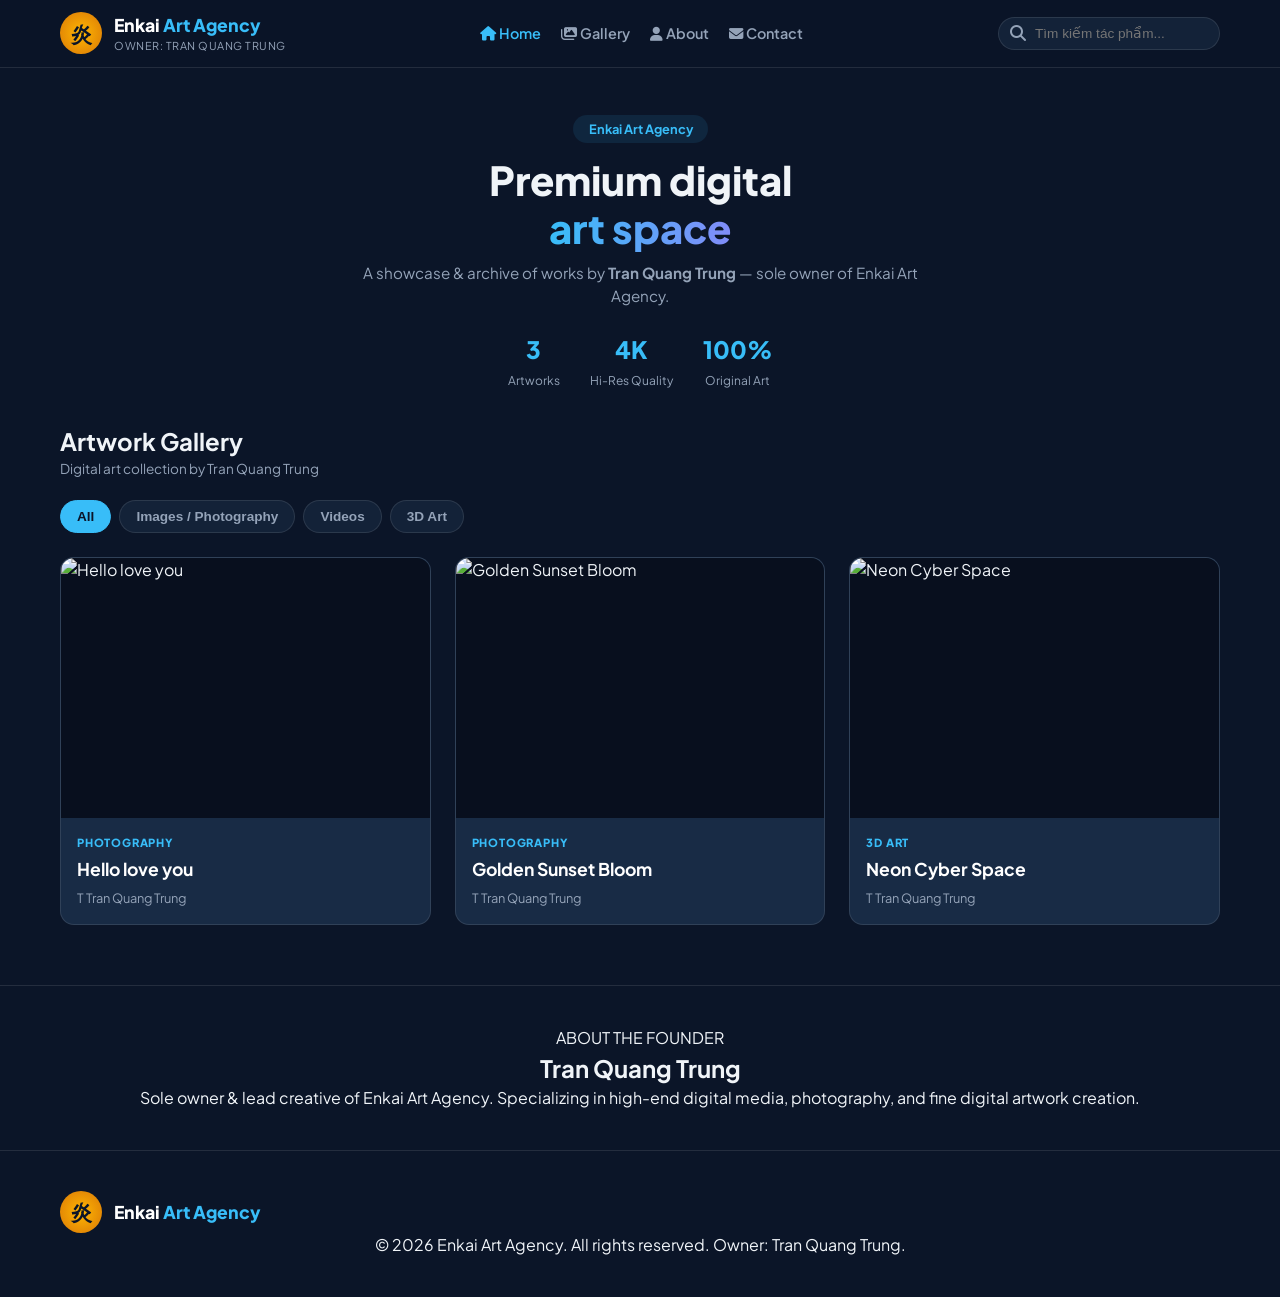
==== commit 9638c282: "Add files via upload" ====
--- a/index.html
+++ b/index.html
@@ -3,7 +3,7 @@
 <head>
     <meta charset="UTF-8">
     <meta name="viewport" content="width=device-width, initial-scale=1.0">
-    <title>Visual Arts & Design Portfolio | Dark Navy Edition</title>
+    <title>Enkai Art Agency | Premium Digital Art Space</title>
     <link rel="stylesheet" href="style.css">
     <link rel="preconnect" href="https://fonts.googleapis.com">
     <link rel="preconnect" href="https://fonts.gstatic.com" crossorigin>
@@ -14,19 +14,23 @@
     <!-- Header Navbar -->
     <header class="navbar">
         <div class="container nav-container">
-            <a href="#" class="brand-logo" id="logoLink">
-                <img src="logo.svg" alt="Portfolio Logo" class="logo-icon">
-                <span class="logo-text">AURA<span>STUDIO</span></span>
+            <a href="#" class="brand-logo">
+                <div class="logo-badge">炎</div>
+                <div class="logo-info">
+                    <span class="logo-text">Enkai <span>Art Agency</span></span>
+                    <span class="logo-owner">OWNER: TRAN QUANG TRUNG</span>
+                </div>
             </a>
             <nav class="nav-links">
-                <a href="#gallery" class="nav-item active"><i class="fa-solid fa-grid-2"></i> Bộ Sưu Tập</a>
-                <a href="#about" class="nav-item"><i class="fa-solid fa-user"></i> Giới Thiệu</a>
-                <a href="#contact" class="nav-item"><i class="fa-solid fa-paper-plane"></i> Liên Hệ</a>
+                <a href="#gallery" class="nav-item active"><i class="fa-solid fa-house"></i> Home</a>
+                <a href="#gallery" class="nav-item"><i class="fa-solid fa-images"></i> Gallery</a>
+                <a href="#about" class="nav-item"><i class="fa-solid fa-user"></i> About</a>
+                <a href="#contact" class="nav-item"><i class="fa-solid fa-envelope"></i> Contact</a>
             </nav>
             <div class="header-actions">
                 <div class="search-box">
                     <i class="fa-solid fa-magnifying-glass search-icon"></i>
-                    <input type="text" id="searchInput" placeholder="Tìm kiếm tác phẩm, thẻ tag...">
+                    <input type="text" id="searchInput" placeholder="Tìm kiếm tác phẩm...">
                 </div>
             </div>
         </div>
@@ -36,22 +40,22 @@
     <section class="hero-section">
         <div class="hero-bg-glow"></div>
         <div class="container hero-content">
-            <span class="hero-badge"><i class="fa-solid fa-sparkles"></i> Creative Gallery Portfolio</span>
-            <h1 class="hero-title">Khám Phá Nghệ Thuật <br><span class="gradient-text">Thị Giác & Thiết Kế Doc Đáo</span></h1>
-            <p class="hero-subtitle">Bộ sưu tập tác phẩm đồ họa, nhiếp ảnh nghệ thuật và thiết kế 3D cao cấp. Nhấp vào bất kỳ bức ảnh nào để xem trang chi tiết tác phẩm.</p>
+            <span class="hero-badge"><i class="fa-solid fa-sparkles"></i> Enkai Art Agency</span>
+            <h1 class="hero-title">Premium digital<br><span class="gradient-text">art space</span></h1>
+            <p class="hero-subtitle">A showcase & archive of works by <strong>Tran Quang Trung</strong> — sole owner of Enkai Art Agency.</p>
             
             <div class="stats-row">
                 <div class="stat-card">
                     <span class="stat-num" id="totalWorksCount">0</span>
-                    <span class="stat-label">Tác Phẩm</span>
+                    <span class="stat-label">Artworks</span>
+                </div>
+                <div class="stat-card">
+                    <span class="stat-num">4K</span>
+                    <span class="stat-label">Hi-Res Quality</span>
                 </div>
                 <div class="stat-card">
                     <span class="stat-num">100%</span>
-                    <span class="stat-label">Chất Lượng Hi-Res</span>
-                </div>
-                <div class="stat-card">
-                    <span class="stat-num">24K+</span>
-                    <span class="stat-label">Lượt Xem</span>
+                    <span class="stat-label">Original Art</span>
                 </div>
             </div>
         </div>
@@ -59,18 +63,18 @@
 
     <!-- Main Content Grid -->
     <main class="main-content container" id="gallery">
+        <div class="section-header">
+            <h2>Artwork Gallery</h2>
+            <p>Digital art collection by Tran Quang Trung</p>
+        </div>
+
         <!-- Filter Bar -->
         <div class="filter-wrapper">
             <div class="filter-categories" id="filterCategories">
-                <button class="filter-btn active" data-filter="all">Tất Cả</button>
-                <button class="filter-btn" data-filter="photography">Nhiếp Ảnh</button>
-                <button class="filter-btn" data-filter="3d-art">Nghệ Thuật 3D</button>
-                <button class="filter-btn" data-filter="ui-ux">Giao Diện UI/UX</button>
-                <button class="filter-btn" data-filter="digital-art">Digital Painting</button>
-            </div>
-            <div class="view-options">
-                <button class="view-btn active" id="grid3Col" title="Lưới 3 Cột"><i class="fa-solid fa-grid"></i></button>
-                <button class="view-btn" id="grid4Col" title="Lưới 4 Cột"><i class="fa-solid fa-grid-5"></i></button>
+                <button class="filter-btn active" data-filter="all">All</button>
+                <button class="filter-btn" data-filter="photography">Images / Photography</button>
+                <button class="filter-btn" data-filter="videos">Videos</button>
+                <button class="filter-btn" data-filter="3d-art">3D Art</button>
             </div>
         </div>
 
@@ -82,162 +86,76 @@
         <!-- No Results State -->
         <div class="no-results hidden" id="noResults">
             <i class="fa-regular fa-face-frown search-empty-icon"></i>
-            <h3>Không tìm thấy tác phẩm phù hợp</h3>
-            <p>Thử tìm kiếm với từ khóa khác hoặc chuyển sang danh mục khác.</p>
+            <h3>Không tìm thấy tác phẩm</h3>
+            <p>Thử tìm kiếm với từ khóa khác.</p>
         </div>
     </main>
 
     <!-- About Section -->
     <section class="about-section" id="about">
         <div class="container about-container">
-            <div class="about-image-side">
-                <div class="img-frame">
-                    <img src="https://images.unsplash.com/photo-1534528741775-53994a69daeb?auto=format&fit=crop&w=800&q=80" alt="Creator Portrait">
-                    <div class="experience-badge">
-                        <span class="years">8+</span>
-                        <span class="text">Năm Kinh Nghiệm Sáng Tạo</span>
-                    </div>
-                </div>
-            </div>
             <div class="about-text-side">
-                <span class="section-tag">VỀ TÁC GIẢ</span>
-                <h2>Kiến Tạo Những Trải Nghiệm Thị Giác Đỉnh Cao</h2>
-                <p>Tôi là một Visual Designer & Artist đam mê kết hợp công nghệ hiện đại với tính nghệ thuật chiều sâu. Mỗi tác phẩm mang một câu chuyện độc đáo về ánh sáng, màu sắc và không gian.</p>
-                <div class="skills-list">
-                    <div class="skill-item"><i class="fa-solid fa-check-circle"></i> Digital Illustration</div>
-                    <div class="skill-item"><i class="fa-solid fa-check-circle"></i> 3D Modeling & Rendering</div>
-                    <div class="skill-item"><i class="fa-solid fa-check-circle"></i> UI/UX Design & Prototyping</div>
-                    <div class="skill-item"><i class="fa-solid fa-check-circle"></i> Fine Art Photography</div>
-                </div>
+                <span class="section-tag">ABOUT THE FOUNDER</span>
+                <h2>Tran Quang Trung</h2>
+                <p>Sole owner & lead creative of Enkai Art Agency. Specializing in high-end digital media, photography, and fine digital artwork creation.</p>
             </div>
         </div>
     </section>
 
-    <!-- Contact & Footer -->
+    <!-- Footer -->
     <footer class="footer-section" id="contact">
         <div class="container footer-content">
-            <div class="footer-col brand-col">
-                <div class="brand-logo">
-                    <img src="logo.svg" alt="Logo">
-                    <span class="logo-text">AURA<span>STUDIO</span></span>
-                </div>
-                <p>Nơi tôn vinh cái đẹp của nghệ thuật kỹ thuật số và thiết kế sáng tạo đỉnh cao.</p>
-                <div class="social-links">
-                    <a href="#"><i class="fa-brands fa-behance"></i></a>
-                    <a href="#"><i class="fa-brands fa-dribbble"></i></a>
-                    <a href="#"><i class="fa-brands fa-instagram"></i></a>
-                    <a href="#"><i class="fa-brands fa-linkedin-in"></i></a>
-                </div>
+            <div class="brand-logo">
+                <div class="logo-badge">炎</div>
+                <span class="logo-text">Enkai <span>Art Agency</span></span>
             </div>
-            <div class="footer-col">
-                <h4>Điều Hướng</h4>
-                <ul>
-                    <li><a href="#gallery">Trang Chủ</a></li>
-                    <li><a href="#gallery">Bộ Sưu Tập</a></li>
-                    <li><a href="#about">Về Tác Giả</a></li>
-                    <li><a href="#contact">Liên Hệ</a></li>
-                </ul>
-            </div>
-            <div class="footer-col">
-                <h4>Liên Hệ Làm Việc</h4>
-                <p><i class="fa-solid fa-envelope"></i> contact@aurastudio.design</p>
-                <p><i class="fa-solid fa-phone"></i> +84 (0) 912 345 678</p>
-                <p><i class="fa-solid fa-location-dot"></i> Hà Nội / TP. Hồ Chí Minh, Việt Nam</p>
-            </div>
-        </div>
-        <div class="footer-bottom">
-            <p>© 2026 AuraStudio. Tất cả quyền được bảo lưu. Giao diện Dark Navy Premium.</p>
+            <p>© 2026 Enkai Art Agency. All rights reserved. Owner: Tran Quang Trung.</p>
         </div>
     </footer>
 
-    <!-- Fullscreen Detailed Photo View / Dynamic Detail Page Overlay -->
+    <!-- Fullscreen Detailed Photo View / Modal -->
     <div class="detail-overlay" id="detailOverlay">
         <div class="detail-modal-container">
-            <button class="close-detail-btn" id="closeDetailBtn" title="Đóng trang chi tiết (Esc)">
+            <button class="close-detail-btn" id="closeDetailBtn" title="Đóng">
                 <i class="fa-solid fa-xmark"></i>
             </button>
             
             <div class="detail-layout">
-                <!-- Left Column: Big Image Display with Zoom & Nav -->
                 <div class="detail-media-column">
                     <div class="image-stage">
                         <img id="detailImg" src="" alt="Work Detail">
-                        <div class="stage-overlay-controls">
-                            <button class="stage-btn" id="fullScreenBtn" title="Xem toàn màn hình"><i class="fa-solid fa-expand"></i></button>
-                            <button class="stage-btn" id="likeBtn" title="Yêu thích"><i class="fa-regular fa-heart"></i> <span id="likeCount">0</span></button>
-                        </div>
                     </div>
-                    
-                    <!-- Quick Image Navigation -->
                     <div class="detail-nav-buttons">
-                        <button class="nav-prev-btn" id="prevWorkBtn"><i class="fa-solid fa-arrow-left"></i> Tác Phẩm Trước</button>
-                        <button class="nav-next-btn" id="nextWorkBtn">Tác Phẩm Tiếp <i class="fa-solid fa-arrow-right"></i></button>
+                        <button class="nav-prev-btn" id="prevWorkBtn"><i class="fa-solid fa-arrow-left"></i> Trước</button>
+                        <button class="nav-next-btn" id="nextWorkBtn">Tiếp <i class="fa-solid fa-arrow-right"></i></button>
                     </div>
                 </div>
 
-                <!-- Right Column: Rich Metadata & Content Info -->
                 <div class="detail-info-column">
                     <div class="detail-header">
                         <span class="detail-category-badge" id="detailCategory">Category</span>
                         <h2 class="detail-title" id="detailTitle">Tên Tác Phẩm</h2>
                         <div class="detail-meta-strip">
+                            <span><i class="fa-regular fa-user"></i> Tác giả: <strong id="detailAuthor">Tran Quang Trung</strong></span>
                             <span><i class="fa-regular fa-calendar"></i> <span id="detailDate">2026</span></span>
-                            <span><i class="fa-regular fa-eye"></i> <span id="detailViews">1.2k</span> Lượt xem</span>
-                            <span><i class="fa-regular fa-user"></i> Khách hàng: <strong id="detailClient">Aura Art</strong></span>
                         </div>
                     </div>
 
                     <div class="detail-description">
-                        <h3><i class="fa-solid fa-align-left"></i> Giới Thiệu Tác Phẩm</h3>
-                        <p id="detailDesc">Mô tả chi tiết tác phẩm sẽ xuất hiện tại đây...</p>
+                        <h3>Giới Thiệu</h3>
+                        <p id="detailDesc">Mô tả tác phẩm...</p>
                     </div>
 
-                    <!-- Technical Specs / Details -->
-                    <div class="detail-specs">
-                        <h3><i class="fa-solid fa-sliders"></i> Thông Số Kỹ Thuật</h3>
-                        <div class="specs-grid">
-                            <div class="spec-card">
-                                <span class="spec-label">Độ phân giải</span>
-                                <span class="spec-value" id="specResolution">3840 x 2160 (4K)</span>
-                            </div>
-                            <div class="spec-card">
-                                <span class="spec-label">Công cụ thực hiện</span>
-                                <span class="spec-value" id="specTools">Photoshop / Blender</span>
-                            </div>
-                            <div class="spec-card">
-                                <span class="spec-label">Bản quyền</span>
-                                <span class="spec-value">© Standard License</span>
-                            </div>
-                            <div class="spec-card">
-                                <span class="spec-label">Định dạng</span>
-                                <span class="spec-value">PNG / RAW Hi-Res</span>
-                            </div>
-                        </div>
-                    </div>
-
-                    <!-- Tags -->
-                    <div class="detail-tags-section">
-                        <h4>Thẻ Thể Loại</h4>
-                        <div class="detail-tags" id="detailTags">
-                            <!-- Tags render here -->
-                        </div>
-                    </div>
-
-                    <!-- Actions -->
                     <div class="detail-action-bar">
                         <a href="#" id="downloadHdBtn" class="btn btn-primary" download target="_blank">
-                            <i class="fa-solid fa-download"></i> Tải Ảnh Chất Lượng Cao
+                            <i class="fa-solid fa-download"></i> Tải Ảnh Full HD
                         </a>
-                        <button class="btn btn-outline" id="shareBtn">
-                            <i class="fa-solid fa-share-nodes"></i> Chia Sẻ
-                        </button>
                     </div>
                 </div>
             </div>
         </div>
     </div>
 
-    <!-- JavaScript -->
     <script src="main.js"></script>
 </body>
 </html>
--- a/style.css
+++ b/style.css
@@ -1,979 +1,435 @@
-/* ==========================================================================
-   DARK NAVY PREMIUM THEME (XANH THAN SANG TRỌNG & HIỆN ĐẠI)
-   ========================================================================== */
-
+/* Fixed Layout & Modern UI for Enkai Art Agency */
 :root {
-    /* Color Palette: Dark Navy Base with Cyan/Teal Accents */
-    --bg-primary: #0b132b;          /* Main Deep Navy */
-    --bg-secondary: #1c2541;        /* Card & Container Navy */
-    --bg-tertiary: #273459;         /* Lighter Navy for inputs/hovers */
-    --bg-glass: rgba(28, 37, 65, 0.75);
-    
-    --text-main: #f0f4f8;           /* Bright off-white */
-    --text-muted: #8d99ae;          /* Cool muted grey-blue */
-    --text-highlight: #6fffe9;      /* Glowing Cyan Accent */
-    
-    --accent-cyan: #5bc0be;         /* Primary Accent */
-    --accent-teal: #3a506b;         /* Secondary Accent */
-    --accent-glow: rgba(91, 192, 190, 0.25);
-    
-    --border-color: rgba(141, 153, 174, 0.15);
-    --border-glow: rgba(111, 255, 233, 0.3);
-    
-    --shadow-soft: 0 10px 30px rgba(0, 0, 0, 0.35);
-    --shadow-glow: 0 0 25px rgba(91, 192, 190, 0.18);
-    
+    --bg-primary: #0b1528;
+    --bg-secondary: #132238;
+    --bg-card: #182b45;
+    --text-main: #f0f4f8;
+    --text-muted: #94a3b8;
+    --accent-gold: #ffb703;
+    --accent-cyan: #38bdf8;
+    --border-color: rgba(255, 255, 255, 0.1);
     --radius-sm: 8px;
     --radius-md: 14px;
-    --radius-lg: 22px;
-    --radius-full: 999px;
-    
-    --transition: all 0.3s cubic-bezier(0.25, 0.8, 0.25, 1);
-}
-
-/* Base Styles */
+    --radius-lg: 20px;
+}
+
 * {
     margin: 0;
     padding: 0;
     box-sizing: border-box;
 }
 
-html {
-    scroll-behavior: smooth;
-    font-family: 'Plus Jakarta Sans', -apple-system, BlinkMacSystemFont, sans-serif;
-}
-
-body.dark-navy-theme {
+body {
     background-color: var(--bg-primary);
     color: var(--text-main);
-    line-height: 1.6;
-    overflow-x: hidden;
-}
-
-a {
-    color: inherit;
-    text-decoration: none;
-    transition: var(--transition);
-}
-
-button {
-    cursor: pointer;
-    border: none;
-    outline: none;
-    font-family: inherit;
-    transition: var(--transition);
+    font-family: 'Plus Jakarta Sans', sans-serif;
+    line-height: 1.5;
 }
 
 .container {
-    max-width: 1320px;
+    max-width: 1200px;
     margin: 0 auto;
-    padding: 0 24px;
-}
-
-/* Scrollbar Styling */
-::-webkit-scrollbar {
-    width: 8px;
-}
-::-webkit-scrollbar-track {
-    background: var(--bg-primary);
-}
-::-webkit-scrollbar-thumb {
-    background: var(--bg-tertiary);
-    border-radius: 4px;
-}
-::-webkit-scrollbar-thumb:hover {
-    background: var(--accent-cyan);
-}
-
-/* ==========================================================================
-   NAVBAR
-   ========================================================================== */
+    padding: 0 20px;
+}
+
+/* NAVBAR FIX */
 .navbar {
+    background: rgba(11, 21, 40, 0.95);
+    backdrop-filter: blur(12px);
+    border-bottom: 1px solid var(--border-color);
     position: sticky;
     top: 0;
     z-index: 100;
-    background: var(--bg-glass);
-    backdrop-filter: blur(16px);
-    -webkit-backdrop-filter: blur(16px);
-    border-bottom: 1px solid var(--border-color);
-    padding: 16px 0;
+    padding: 12px 0;
 }
 
 .nav-container {
     display: flex;
     align-items: center;
     justify-content: space-between;
-    gap: 20px;
+    gap: 16px;
 }
 
 .brand-logo {
     display: flex;
     align-items: center;
     gap: 12px;
-}
-
-.logo-icon {
-    width: 36px;
-    height: 36px;
+    text-decoration: none;
+}
+
+.logo-badge {
+    width: 42px;
+    height: 42px;
+    border-radius: 50%;
+    background: radial-gradient(circle, #ffb703 0%, #d97706 100%);
+    color: #0b1528;
+    font-weight: 900;
+    font-size: 1.3rem;
+    display: flex;
+    align-items: center;
+    justify-content: center;
+}
+
+.logo-info {
+    display: flex;
+    flex-direction: column;
 }
 
 .logo-text {
-    font-size: 1.35rem;
+    font-size: 1.1rem;
     font-weight: 800;
-    letter-spacing: 1px;
-    color: var(--text-main);
+    color: #fff;
 }
 
 .logo-text span {
     color: var(--accent-cyan);
 }
 
+.logo-owner {
+    font-size: 0.68rem;
+    color: var(--text-muted);
+    letter-spacing: 0.5px;
+}
+
 .nav-links {
     display: flex;
-    align-items: center;
-    gap: 32px;
+    gap: 20px;
 }
 
 .nav-item {
-    font-size: 0.95rem;
+    color: var(--text-muted);
+    text-decoration: none;
     font-weight: 600;
-    color: var(--text-muted);
-    display: flex;
-    align-items: center;
-    gap: 8px;
-}
-
-.nav-item:hover, .nav-item.active {
-    color: var(--text-highlight);
+    font-size: 0.9rem;
+}
+
+.nav-item.active, .nav-item:hover {
+    color: var(--accent-cyan);
 }
 
 .search-box {
     position: relative;
-    width: 260px;
 }
 
 .search-icon {
     position: absolute;
-    left: 14px;
+    left: 12px;
     top: 50%;
     transform: translateY(-50%);
     color: var(--text-muted);
 }
 
 .search-box input {
-    width: 100%;
-    padding: 10px 16px 10px 40px;
     background: var(--bg-secondary);
     border: 1px solid var(--border-color);
-    border-radius: var(--radius-full);
-    color: var(--text-main);
-    font-size: 0.88rem;
-    transition: var(--transition);
-}
-
-.search-box input:focus {
+    border-radius: 20px;
+    padding: 8px 14px 8px 36px;
+    color: #fff;
     outline: none;
-    border-color: var(--accent-cyan);
-    box-shadow: 0 0 12px var(--accent-glow);
-}
-
-/* ==========================================================================
-   HERO SECTION
-   ========================================================================== */
+    font-size: 0.85rem;
+}
+
+/* HERO SECTION */
 .hero-section {
-    position: relative;
-    padding: 80px 0 60px;
+    padding: 48px 0 32px;
     text-align: center;
-    overflow: hidden;
-}
-
-.hero-bg-glow {
-    position: absolute;
-    top: -30%;
-    left: 50%;
-    transform: translateX(-50%);
-    width: 600px;
-    height: 400px;
-    background: radial-gradient(circle, rgba(91, 192, 190, 0.18) 0%, rgba(11, 19, 43, 0) 70%);
-    pointer-events: none;
 }
 
 .hero-badge {
-    display: inline-flex;
-    align-items: center;
-    gap: 8px;
-    padding: 6px 16px;
-    background: rgba(91, 192, 190, 0.1);
-    border: 1px solid rgba(91, 192, 190, 0.3);
-    border-radius: var(--radius-full);
-    color: var(--text-highlight);
-    font-size: 0.85rem;
-    font-weight: 600;
-    margin-bottom: 24px;
+    background: rgba(56, 189, 248, 0.1);
+    color: var(--accent-cyan);
+    padding: 6px 14px;
+    border-radius: 20px;
+    font-size: 0.8rem;
+    font-weight: 700;
 }
 
 .hero-title {
-    font-size: 3.2rem;
+    font-size: 2.5rem;
     font-weight: 800;
+    margin: 16px 0 10px;
     line-height: 1.2;
-    margin-bottom: 20px;
-    letter-spacing: -0.5px;
 }
 
 .gradient-text {
-    background: linear-gradient(135deg, #ffffff 0%, var(--accent-cyan) 50%, var(--text-highlight) 100%);
+    background: linear-gradient(90deg, #38bdf8, #818cf8);
     -webkit-background-clip: text;
     -webkit-text-fill-color: transparent;
 }
 
 .hero-subtitle {
-    max-width: 680px;
-    margin: 0 auto 40px;
-    color: var(--text-muted);
-    font-size: 1.1rem;
+    color: var(--text-muted);
+    max-width: 600px;
+    margin: 0 auto 24px;
+    font-size: 0.95rem;
 }
 
 .stats-row {
-    display: inline-flex;
-    gap: 48px;
+    display: flex;
+    justify-content: center;
+    gap: 30px;
+}
+
+.stat-num {
+    display: block;
+    font-size: 1.5rem;
+    font-weight: 800;
+    color: var(--accent-cyan);
+}
+
+.stat-label {
+    font-size: 0.75rem;
+    color: var(--text-muted);
+}
+
+/* GALLERY & CARD FIXES (Fixes blurred letterbox & vertical stretch bugs) */
+.section-header {
+    margin-bottom: 20px;
+}
+
+.section-header h2 {
+    font-size: 1.5rem;
+}
+
+.section-header p {
+    color: var(--text-muted);
+    font-size: 0.85rem;
+}
+
+.filter-wrapper {
+    margin-bottom: 24px;
+}
+
+.filter-categories {
+    display: flex;
+    gap: 8px;
+    flex-wrap: wrap;
+}
+
+.filter-btn {
     background: var(--bg-secondary);
-    padding: 20px 40px;
-    border-radius: var(--radius-lg);
     border: 1px solid var(--border-color);
-    box-shadow: var(--shadow-soft);
-}
-
-.stat-card {
-    display: flex;
-    flex-direction: column;
-    align-items: center;
-}
-
-.stat-num {
-    font-size: 1.8rem;
-    font-weight: 800;
-    color: var(--text-highlight);
-}
-
-.stat-label {
+    color: var(--text-muted);
+    padding: 8px 16px;
+    border-radius: 20px;
+    cursor: pointer;
+    font-weight: 600;
     font-size: 0.85rem;
-    color: var(--text-muted);
-}
-
-/* ==========================================================================
-   GALLERY FILTER & GRID
-   ========================================================================== */
-.filter-wrapper {
-    display: flex;
-    justify-content: space-between;
-    align-items: center;
-    margin-bottom: 36px;
-    flex-wrap: wrap;
-    gap: 16px;
-}
-
-.filter-categories {
-    display: flex;
-    gap: 10px;
-    flex-wrap: wrap;
-}
-
-.filter-btn {
-    padding: 10px 20px;
-    background: var(--bg-secondary);
-    color: var(--text-muted);
-    border-radius: var(--radius-full);
-    font-weight: 600;
-    font-size: 0.9rem;
-    border: 1px solid var(--border-color);
-}
-
-.filter-btn:hover {
-    color: var(--text-main);
-    border-color: var(--accent-cyan);
 }
 
 .filter-btn.active {
     background: var(--accent-cyan);
-    color: #0b132b;
+    color: #0b1528;
     border-color: var(--accent-cyan);
-    box-shadow: 0 4px 15px var(--accent-glow);
-}
-
-.view-options {
-    display: flex;
-    gap: 8px;
-    background: var(--bg-secondary);
-    padding: 4px;
-    border-radius: var(--radius-md);
-    border: 1px solid var(--border-color);
-}
-
-.view-btn {
-    background: transparent;
-    color: var(--text-muted);
-    padding: 8px 12px;
-    border-radius: var(--radius-sm);
-}
-
-.view-btn.active {
-    background: var(--bg-tertiary);
-    color: var(--text-highlight);
-}
-
-/* Gallery Grid Layout */
+}
+
 .gallery-grid {
     display: grid;
-    grid-template-columns: repeat(3, 1fr);
-    gap: 28px;
-    margin-bottom: 80px;
-}
-
-.gallery-grid.grid-4 {
-    grid-template-columns: repeat(4, 1fr);
-}
-
-/* Card Item */
+    grid-template-columns: repeat(auto-fill, minmax(300px, 1fr));
+    gap: 24px;
+    margin-bottom: 60px;
+}
+
+/* CLEAN PHOTO CARD FIX */
 .work-card {
-    position: relative;
-    background: var(--bg-secondary);
+    background: var(--bg-card);
     border-radius: var(--radius-md);
     overflow: hidden;
     border: 1px solid var(--border-color);
-    box-shadow: var(--shadow-soft);
     cursor: pointer;
-    transition: var(--transition);
+    transition: transform 0.3s ease, border-color 0.3s ease;
+    display: flex;
+    flex-direction: column;
 }
 
 .work-card:hover {
-    transform: translateY(-8px);
+    transform: translateY(-6px);
     border-color: var(--accent-cyan);
-    box-shadow: var(--shadow-glow);
 }
 
 .card-image-wrap {
     position: relative;
     width: 100%;
-    padding-top: 75%; /* 4:3 Aspect Ratio */
+    height: 260px; /* Fixed consistent card height */
     overflow: hidden;
-    background: #141c33;
+    background: #080f1e;
 }
 
 .card-image-wrap img {
-    position: absolute;
-    top: 0;
-    left: 0;
     width: 100%;
     height: 100%;
-    object-fit: cover;
-    transition: transform 0.6s cubic-bezier(0.25, 0.8, 0.25, 1);
+    object-fit: cover; /* PERFECT FIT - eliminates blurred side bars */
+    object-position: center;
+    display: block;
+    transition: transform 0.5s ease;
 }
 
 .work-card:hover .card-image-wrap img {
-    transform: scale(1.08);
-}
-
-/* Card Hover Overlay Effects */
-.card-hover-overlay {
+    transform: scale(1.05);
+}
+
+.card-content {
+    padding: 16px;
+    display: flex;
+    flex-direction: column;
+    gap: 6px;
+}
+
+.card-tag {
+    font-size: 0.7rem;
+    font-weight: 800;
+    color: var(--accent-cyan);
+    text-transform: uppercase;
+    letter-spacing: 0.8px;
+}
+
+.card-title {
+    font-size: 1.1rem;
+    font-weight: 700;
+    color: #fff;
+}
+
+.card-author {
+    font-size: 0.8rem;
+    color: var(--text-muted);
+}
+
+/* MODAL FIX */
+.detail-overlay {
+    position: fixed;
+    inset: 0;
+    background: rgba(8, 15, 30, 0.9);
+    backdrop-filter: blur(10px);
+    z-index: 1000;
+    display: flex;
+    align-items: center;
+    justify-content: center;
+    padding: 20px;
+    opacity: 0;
+    visibility: hidden;
+    transition: all 0.3s ease;
+}
+
+.detail-overlay.active {
+    opacity: 1;
+    visibility: visible;
+}
+
+.detail-modal-container {
+    background: var(--bg-secondary);
+    border-radius: var(--radius-lg);
+    border: 1px solid var(--border-color);
+    max-width: 900px;
+    width: 100%;
+    max-height: 90vh;
+    overflow-y: auto;
+    position: relative;
+}
+
+.close-detail-btn {
     position: absolute;
-    inset: 0;
-    background: linear-gradient(to top, rgba(11, 19, 43, 0.95) 0%, rgba(11, 19, 43, 0.4) 60%, transparent 100%);
-    opacity: 0;
-    display: flex;
-    flex-direction: column;
-    justify-content: space-between;
-    padding: 20px;
-    transition: var(--transition);
-}
-
-.work-card:hover .card-hover-overlay {
-    opacity: 1;
-}
-
-.card-top-actions {
-    display: flex;
-    justify-content: space-between;
-    align-items: center;
-}
-
-.card-badge {
-    background: rgba(91, 192, 190, 0.85);
-    color: #0b132b;
-    font-size: 0.75rem;
-    font-weight: 700;
-    padding: 4px 10px;
-    border-radius: var(--radius-full);
-    text-transform: uppercase;
-}
-
-.card-view-btn {
-    background: var(--bg-glass);
-    color: var(--text-highlight);
+    top: 16px;
+    right: 16px;
+    background: rgba(255, 255, 255, 0.1);
+    color: #fff;
+    border: none;
     width: 36px;
     height: 36px;
     border-radius: 50%;
-    display: flex;
-    align-items: center;
-    justify-content: center;
-    backdrop-filter: blur(8px);
-}
-
-.card-bottom-info {
-    transform: translateY(10px);
-    transition: var(--transition);
-}
-
-.work-card:hover .card-bottom-info {
-    transform: translateY(0);
-}
-
-.card-title {
-    font-size: 1.15rem;
-    font-weight: 700;
-    color: var(--text-main);
-    margin-bottom: 6px;
-}
-
-.card-meta {
-    display: flex;
-    gap: 16px;
-    font-size: 0.8rem;
-    color: var(--text-muted);
-}
-
-/* Card Content Static Below Image */
-.card-body {
-    padding: 16px 20px;
-    display: flex;
-    justify-content: space-between;
-    align-items: center;
-}
-
-.card-body-title {
-    font-size: 1rem;
-    font-weight: 600;
-    color: var(--text-main);
-    white-space: nowrap;
-    overflow: hidden;
-    text-overflow: ellipsis;
-}
-
-.card-body-cat {
-    font-size: 0.8rem;
-    color: var(--accent-cyan);
-}
-
-.no-results {
-    text-align: center;
-    padding: 80px 0;
-    color: var(--text-muted);
-}
-
-.search-empty-icon {
-    font-size: 3.5rem;
-    color: var(--accent-cyan);
-    margin-bottom: 16px;
-}
-
-.hidden {
-    display: none !important;
-}
-
-/* ==========================================================================
-   DETAIL OVERLAY / MODAL PAGE
-   ========================================================================== */
-.detail-overlay {
-    position: fixed;
-    inset: 0;
-    z-index: 999;
-    background: rgba(11, 19, 43, 0.92);
-    backdrop-filter: blur(20px);
-    -webkit-backdrop-filter: blur(20px);
-    display: flex;
-    align-items: center;
-    justify-content: center;
-    padding: 30px;
-    opacity: 0;
-    visibility: hidden;
-    transition: opacity 0.3s ease, visibility 0.3s ease;
-}
-
-.detail-overlay.active {
-    opacity: 1;
-    visibility: visible;
-}
-
-.detail-modal-container {
-    background: var(--bg-secondary);
-    width: 100%;
-    max-width: 1200px;
-    max-height: 90vh;
-    border-radius: var(--radius-lg);
-    border: 1px solid var(--border-glow);
-    box-shadow: 0 20px 60px rgba(0, 0, 0, 0.6);
-    position: relative;
-    overflow-y: auto;
-}
-
-.close-detail-btn {
-    position: absolute;
-    top: 20px;
-    right: 20px;
+    cursor: pointer;
     z-index: 10;
-    background: var(--bg-tertiary);
-    color: var(--text-main);
-    width: 44px;
-    height: 44px;
-    border-radius: 50%;
-    font-size: 1.2rem;
-    display: flex;
-    align-items: center;
-    justify-content: center;
-    box-shadow: var(--shadow-soft);
-}
-
-.close-detail-btn:hover {
-    background: var(--accent-cyan);
-    color: #0b132b;
-    transform: rotate(90deg);
 }
 
 .detail-layout {
     display: grid;
     grid-template-columns: 1.2fr 0.8fr;
-    min-height: 580px;
-}
-
-/* Left Media Stage */
+}
+
 .detail-media-column {
-    background: #070d1f;
-    padding: 30px;
-    display: flex;
-    flex-direction: column;
+    background: #000;
+    padding: 20px;
+    display: flex;
+    flex-direction: column;
+    justify-content: center;
+}
+
+.image-stage img {
+    width: 100%;
+    max-height: 60vh;
+    object-fit: contain;
+    border-radius: 8px;
+}
+
+.detail-nav-buttons {
+    display: flex;
     justify-content: space-between;
-    border-right: 1px solid var(--border-color);
-}
-
-.image-stage {
-    position: relative;
-    width: 100%;
-    height: 450px;
-    display: flex;
-    align-items: center;
-    justify-content: center;
-    border-radius: var(--radius-md);
-    overflow: hidden;
-    background: #040814;
-}
-
-.image-stage img {
-    max-width: 100%;
-    max-height: 100%;
-    object-fit: contain;
-    border-radius: var(--radius-sm);
-}
-
-.stage-overlay-controls {
-    position: absolute;
-    bottom: 16px;
-    right: 16px;
-    display: flex;
-    gap: 10px;
-}
-
-.stage-btn {
-    background: var(--bg-glass);
-    color: var(--text-main);
-    padding: 8px 14px;
-    border-radius: var(--radius-full);
+    margin-top: 16px;
+}
+
+.nav-prev-btn, .nav-next-btn {
+    background: var(--bg-card);
+    border: 1px solid var(--border-color);
+    color: #fff;
+    padding: 8px 16px;
+    border-radius: 8px;
+    cursor: pointer;
+}
+
+.detail-info-column {
+    padding: 24px;
+    display: flex;
+    flex-direction: column;
+    gap: 16px;
+}
+
+.detail-category-badge {
+    color: var(--accent-cyan);
+    font-size: 0.8rem;
+    font-weight: 700;
+    text-transform: uppercase;
+}
+
+.detail-title {
+    font-size: 1.5rem;
+    font-weight: 800;
+}
+
+.detail-meta-strip {
     font-size: 0.85rem;
-    backdrop-filter: blur(10px);
-    border: 1px solid var(--border-color);
-}
-
-.stage-btn:hover {
-    background: var(--accent-cyan);
-    color: #0b132b;
-}
-
-.stage-btn.liked {
-    color: #ff4757;
-}
-
-.detail-nav-buttons {
-    display: flex;
-    justify-content: space-between;
-    margin-top: 20px;
-    gap: 16px;
-}
-
-.nav-prev-btn, .nav-next-btn {
-    flex: 1;
-    padding: 12px;
-    background: var(--bg-secondary);
-    color: var(--text-muted);
-    border-radius: var(--radius-md);
-    border: 1px solid var(--border-color);
-    font-weight: 600;
-    font-size: 0.88rem;
-    display: flex;
-    align-items: center;
-    justify-content: center;
-    gap: 8px;
-}
-
-.nav-prev-btn:hover, .nav-next-btn:hover {
-    border-color: var(--accent-cyan);
-    color: var(--text-highlight);
-    background: var(--bg-tertiary);
-}
-
-/* Right Info Side */
-.detail-info-column {
-    padding: 40px 32px;
-    display: flex;
-    flex-direction: column;
-    gap: 24px;
-}
-
-.detail-category-badge {
-    display: inline-block;
-    color: var(--accent-cyan);
-    font-weight: 700;
-    font-size: 0.85rem;
-    text-transform: uppercase;
-    letter-spacing: 1px;
-}
-
-.detail-title {
-    font-size: 2rem;
-    font-weight: 800;
-    margin: 6px 0 12px;
-    line-height: 1.2;
-}
-
-.detail-meta-strip {
-    display: flex;
-    gap: 18px;
-    font-size: 0.85rem;
-    color: var(--text-muted);
-    padding-bottom: 16px;
-    border-bottom: 1px solid var(--border-color);
-    flex-wrap: wrap;
-}
-
-.detail-description h3, .detail-specs h3 {
-    font-size: 1rem;
-    font-weight: 700;
-    margin-bottom: 8px;
-    color: var(--text-highlight);
-    display: flex;
-    align-items: center;
-    gap: 8px;
+    color: var(--text-muted);
+    display: flex;
+    flex-direction: column;
+    gap: 4px;
 }
 
 .detail-description p {
     color: var(--text-muted);
-    font-size: 0.95rem;
-    line-height: 1.6;
-}
-
-.specs-grid {
-    display: grid;
-    grid-template-columns: 1fr 1fr;
-    gap: 12px;
-    margin-top: 10px;
-}
-
-.spec-card {
-    background: var(--bg-primary);
-    padding: 10px 14px;
-    border-radius: var(--radius-sm);
-    border: 1px solid var(--border-color);
-
-}
-
-.spec-label {
-    display: block;
-    font-size: 0.75rem;
-    color: var(--text-muted);
-}
-
-.spec-value {
-    font-size: 0.88rem;
-    font-weight: 600;
-    color: var(--text-main);
-}
-
-.detail-tags-section h4 {
-    font-size: 0.85rem;
-    color: var(--text-muted);
-    margin-bottom: 8px;
-}
-
-.detail-tags {
-    display: flex;
-    flex-wrap: wrap;
-    gap: 8px;
-}
-
-.tag-pill {
-    background: var(--bg-tertiary);
-    color: var(--accent-cyan);
-    font-size: 0.8rem;
-    padding: 4px 12px;
-    border-radius: var(--radius-full);
-}
-
-.detail-action-bar {
-    display: flex;
-    gap: 12px;
-    margin-top: auto;
-    padding-top: 16px;
-}
-
-.btn {
-    padding: 12px 24px;
-    border-radius: var(--radius-md);
-    font-weight: 700;
-    font-size: 0.92rem;
-    display: inline-flex;
-    align-items: center;
-    justify-content: center;
-    gap: 10px;
+    font-size: 0.9rem;
 }
 
 .btn-primary {
     background: var(--accent-cyan);
-    color: #0b132b;
-    flex: 2;
-}
-
-.btn-primary:hover {
-    background: var(--text-highlight);
-    box-shadow: 0 4px 20px var(--accent-glow);
-}
-
-.btn-outline {
-    background: transparent;
-    border: 1px solid var(--border-color);
-    color: var(--text-main);
-    flex: 1;
-}
-
-.btn-outline:hover {
-    border-color: var(--accent-cyan);
-    color: var(--text-highlight);
-}
-
-/* ==========================================================================
-   ABOUT & FOOTER
-   ========================================================================== */
-.about-section {
-    padding: 90px 0;
-    background: var(--bg-secondary);
+    color: #0b1528;
+    text-decoration: none;
+    padding: 10px 20px;
+    border-radius: 8px;
+    font-weight: 700;
+    display: inline-block;
+    text-align: center;
+}
+
+.about-section, .footer-section {
+    padding: 40px 0;
     border-top: 1px solid var(--border-color);
-    border-bottom: 1px solid var(--border-color);
-}
-
-.about-container {
-    display: grid;
-    grid-template-columns: 1fr 1fr;
-    gap: 60px;
-    align-items: center;
-}
-
-.img-frame {
-    position: relative;
-    border-radius: var(--radius-lg);
-    overflow: hidden;
-    border: 2px solid var(--border-glow);
-}
-
-.img-frame img {
-    width: 100%;
-    height: 420px;
-    object-fit: cover;
-    display: block;
-}
-
-.experience-badge {
-    position: absolute;
-    bottom: 24px;
-    left: 24px;
-    background: var(--bg-glass);
-    backdrop-filter: blur(12px);
-    padding: 16px 24px;
-    border-radius: var(--radius-md);
-    border: 1px solid var(--border-glow);
-    display: flex;
-    align-items: center;
-    gap: 14px;
-}
-
-.experience-badge .years {
-    font-size: 2.2rem;
-    font-weight: 800;
-    color: var(--accent-cyan);
-}
-
-.experience-badge .text {
-    font-size: 0.85rem;
-    font-weight: 600;
-    line-height: 1.2;
-}
-
-.section-tag {
-    color: var(--accent-cyan);
-    font-weight: 800;
-    font-size: 0.85rem;
-    letter-spacing: 1.5px;
-}
-
-.about-text-side h2 {
-    font-size: 2.4rem;
-    font-weight: 800;
-    margin: 10px 0 20px;
-    line-height: 1.2;
-}
-
-.about-text-side p {
-    color: var(--text-muted);
-    margin-bottom: 24px;
-}
-
-.skills-list {
-    display: grid;
-    grid-template-columns: 1fr 1fr;
-    gap: 14px;
-}
-
-.skill-item {
-    font-weight: 600;
-    display: flex;
-    align-items: center;
-    gap: 10px;
-    color: var(--text-main);
-}
-
-.skill-item i {
-    color: var(--accent-cyan);
-}
-
-/* Footer */
-.footer-section {
-    background: var(--bg-primary);
-    padding: 70px 0 30px;
-}
-
-.footer-content {
-    display: grid;
-    grid-template-columns: 2fr 1fr 1.5fr;
-    gap: 40px;
-    margin-bottom: 50px;
-}
-
-.brand-col p {
-    color: var(--text-muted);
-    margin: 16px 0 24px;
-    max-width: 320px;
-}
-
-.social-links {
-    display: flex;
-    gap: 12px;
-}
-
-.social-links a {
-    width: 40px;
-    height: 40px;
-    border-radius: 50%;
-    background: var(--bg-secondary);
-    display: flex;
-    align-items: center;
-    justify-content: center;
-    color: var(--text-muted);
-    border: 1px solid var(--border-color);
-}
-
-.social-links a:hover {
-    color: #0b132b;
-    background: var(--accent-cyan);
-}
-
-.footer-col h4 {
-    color: var(--text-main);
-    font-size: 1.1rem;
-    margin-bottom: 20px;
-}
-
-.footer-col ul {
-    list-style: none;
-}
-
-.footer-col ul li {
-    margin-bottom: 10px;
-}
-
-.footer-col ul li a {
-    color: var(--text-muted);
-}
-
-.footer-col ul li a:hover {
-    color: var(--text-highlight);
-}
-
-.footer-col p {
-    color: var(--text-muted);
-    margin-bottom: 12px;
-    display: flex;
-    align-items: center;
-    gap: 10px;
-}
-
-.footer-bottom {
     text-align: center;
-    padding-top: 30px;
-    border-top: 1px solid var(--border-color);
-    color: var(--text-muted);
-    font-size: 0.88rem;
-}
-
-/* ==========================================================================
-   RESPONSIVE DESIGN
-   ========================================================================== */
-@media (max-width: 1024px) {
-    .gallery-grid {
-        grid-template-columns: repeat(2, 1fr) !important;
-    }
-    .detail-layout {
-        grid-template-columns: 1fr;
-    }
-    .detail-media-column {
-        border-right: none;
-        border-bottom: 1px solid var(--border-color);
-    }
-    .about-container {
-        grid-template-columns: 1fr;
-    }
-}
-
+}
+
+.hidden { display: none !important; }
+
+/* Mobile Optimization */
 @media (max-width: 768px) {
-    .nav-links {
-        display: none;
-    }
-    .hero-title {
-        font-size: 2.2rem;
-    }
-    .stats-row {
-        flex-direction: column;
-        gap: 20px;
-        width: 100%;
-    }
-    .gallery-grid {
-        grid-template-columns: 1fr !important;
-    }
-    .footer-content {
-        grid-template-columns: 1fr;
-    }
-}
+    .nav-links { display: none; }
+    .detail-layout { grid-template-columns: 1fr; }
+    .gallery-grid { grid-template-columns: 1fr; }
+    .card-image-wrap { height: 320px; }
+}
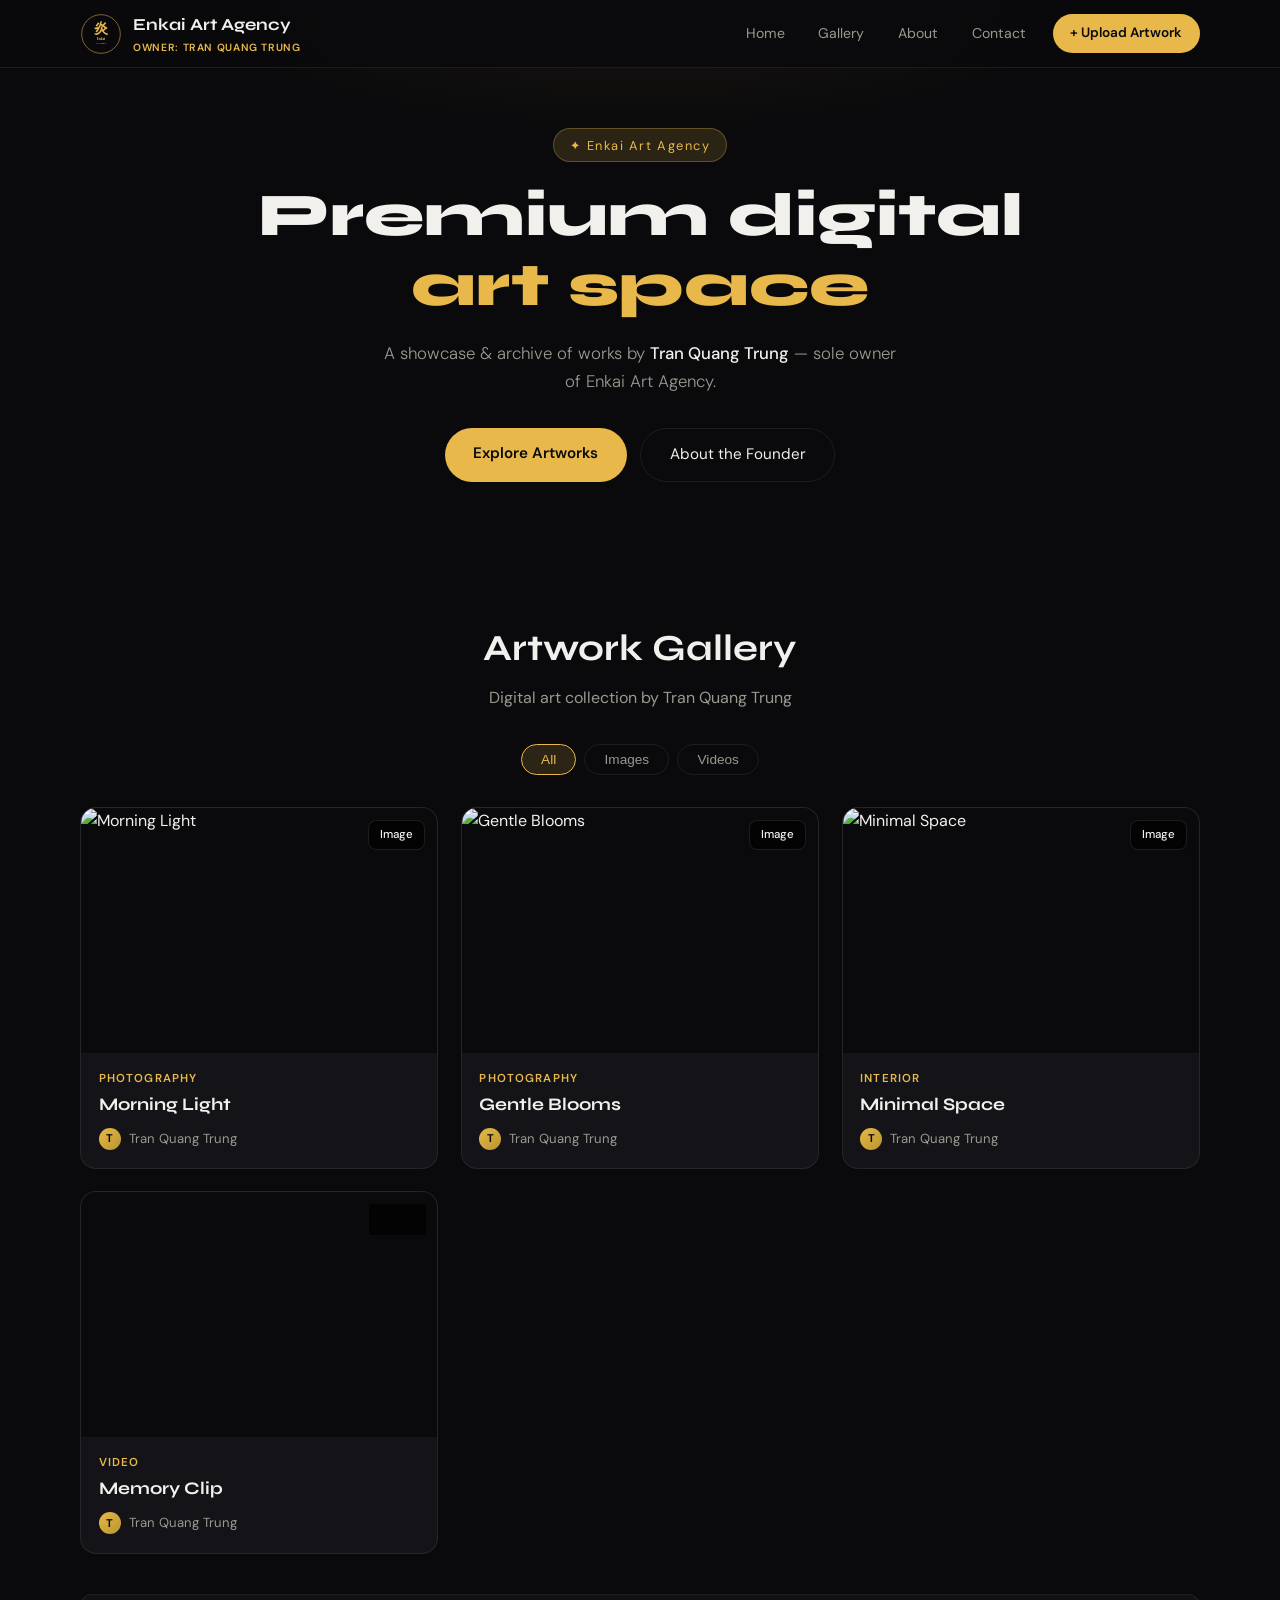
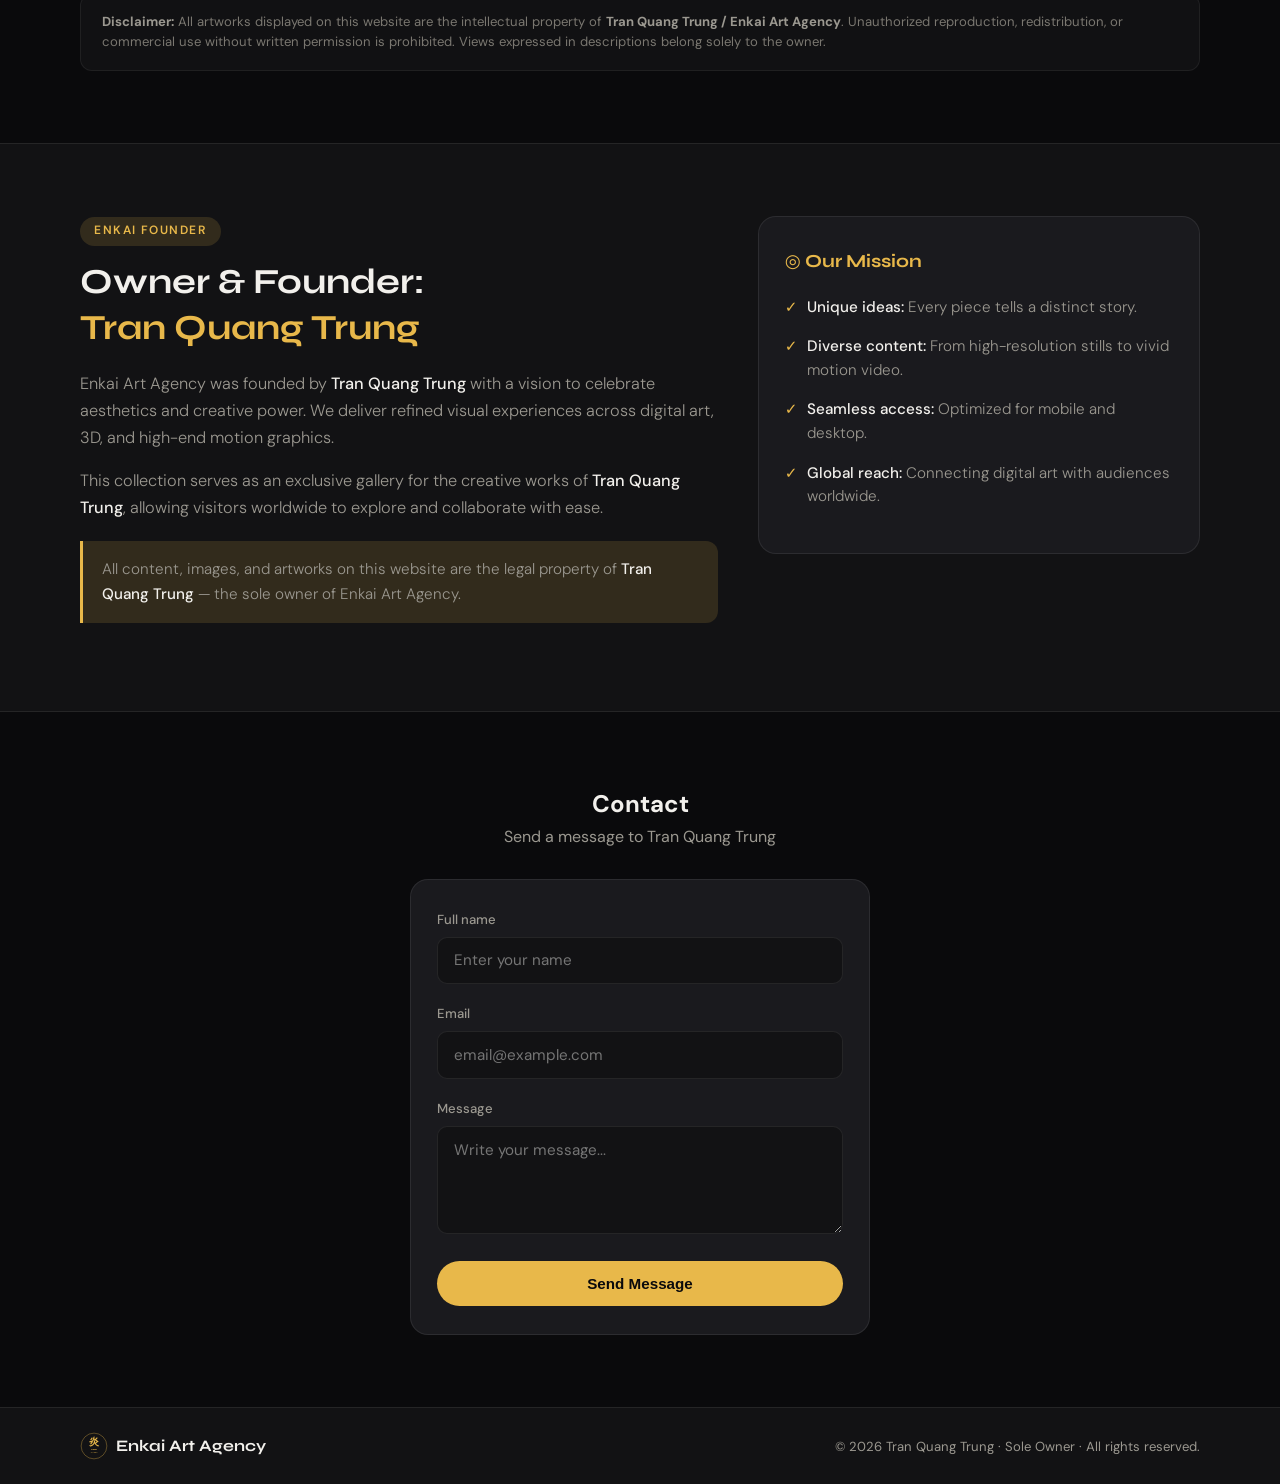
==== commit 8a4d8c14: "Add files via upload" ====
--- a/index.html
+++ b/index.html
@@ -1,161 +1,156 @@
 <!DOCTYPE html>
 <html lang="vi">
 <head>
-    <meta charset="UTF-8">
-    <meta name="viewport" content="width=device-width, initial-scale=1.0">
-    <title>Enkai Art Agency | Premium Digital Art Space</title>
-    <link rel="stylesheet" href="style.css">
-    <link rel="preconnect" href="https://fonts.googleapis.com">
-    <link rel="preconnect" href="https://fonts.gstatic.com" crossorigin>
-    <link href="https://fonts.googleapis.com/css2?family=Plus+Jakarta+Sans:wght@300;400;500;600;700;800&display=swap" rel="stylesheet">
-    <link rel="stylesheet" href="https://cdnjs.cloudflare.com/ajax/libs/font-awesome/6.4.0/css/all.min.css">
+  <meta charset="UTF-8" />
+  <meta name="viewport" content="width=device-width, initial-scale=1.0" />
+  <title>Enkai Art Agency | Tran Quang Trung</title>
+  <meta name="description" content="Enkai Art Agency — Owner Tran Quang Trung" />
+  <link rel="icon" href="logo.svg" type="image/svg+xml" />
+  <link rel="preconnect" href="https://fonts.googleapis.com" />
+  <link rel="preconnect" href="https://fonts.gstatic.com" crossorigin />
+  <link href="https://fonts.googleapis.com/css2?family=Syne:wght@500;600;700;800&family=DM+Sans:wght@300;400;500;600&display=swap" rel="stylesheet" />
+  <link rel="stylesheet" href="style.css" />
 </head>
-<body class="dark-navy-theme">
-    <!-- Header Navbar -->
-    <header class="navbar">
-        <div class="container nav-container">
-            <a href="#" class="brand-logo">
-                <div class="logo-badge">炎</div>
-                <div class="logo-info">
-                    <span class="logo-text">Enkai <span>Art Agency</span></span>
-                    <span class="logo-owner">OWNER: TRAN QUANG TRUNG</span>
-                </div>
-            </a>
-            <nav class="nav-links">
-                <a href="#gallery" class="nav-item active"><i class="fa-solid fa-house"></i> Home</a>
-                <a href="#gallery" class="nav-item"><i class="fa-solid fa-images"></i> Gallery</a>
-                <a href="#about" class="nav-item"><i class="fa-solid fa-user"></i> About</a>
-                <a href="#contact" class="nav-item"><i class="fa-solid fa-envelope"></i> Contact</a>
-            </nav>
-            <div class="header-actions">
-                <div class="search-box">
-                    <i class="fa-solid fa-magnifying-glass search-icon"></i>
-                    <input type="text" id="searchInput" placeholder="Tìm kiếm tác phẩm...">
-                </div>
-            </div>
+<body>
+  <header class="topbar">
+    <div class="container topbar-inner">
+      <a href="#" class="brand">
+        <img src="logo.svg" alt="Enkai" class="brand-logo" onerror="this.style.display='none'" />
+        <div class="brand-text">
+          <span class="brand-name">Enkai Art Agency</span>
+          <span class="brand-owner">OWNER: TRAN QUANG TRUNG</span>
         </div>
-    </header>
+      </a>
+      <nav class="nav" id="navLinks">
+        <a href="#home" class="nav-link">Home</a>
+        <a href="#gallery" class="nav-link">Gallery</a>
+        <a href="#about" class="nav-link">About</a>
+        <a href="#contact" class="nav-link">Contact</a>
+        <a href="#gallery" class="btn-cta">+ Upload Artwork</a>
+      </nav>
+      <button class="nav-toggle" id="navToggle" aria-label="Menu"><span></span><span></span><span></span></button>
+    </div>
+  </header>
 
-    <!-- Hero Banner -->
-    <section class="hero-section">
-        <div class="hero-bg-glow"></div>
-        <div class="container hero-content">
-            <span class="hero-badge"><i class="fa-solid fa-sparkles"></i> Enkai Art Agency</span>
-            <h1 class="hero-title">Premium digital<br><span class="gradient-text">art space</span></h1>
-            <p class="hero-subtitle">A showcase & archive of works by <strong>Tran Quang Trung</strong> — sole owner of Enkai Art Agency.</p>
-            
-            <div class="stats-row">
-                <div class="stat-card">
-                    <span class="stat-num" id="totalWorksCount">0</span>
-                    <span class="stat-label">Artworks</span>
-                </div>
-                <div class="stat-card">
-                    <span class="stat-num">4K</span>
-                    <span class="stat-label">Hi-Res Quality</span>
-                </div>
-                <div class="stat-card">
-                    <span class="stat-num">100%</span>
-                    <span class="stat-label">Original Art</span>
-                </div>
-            </div>
+  <section id="home" class="hero">
+    <div class="container">
+      <p class="hero-badge">✦ Enkai Art Agency</p>
+      <h1 class="hero-title">Premium digital<br/><span>art space</span></h1>
+      <p class="hero-desc">A showcase & archive of works by <strong>Tran Quang Trung</strong> — sole owner of Enkai Art Agency.</p>
+      <div class="hero-actions">
+        <a href="#gallery" class="btn-primary">Explore Artworks</a>
+        <a href="#about" class="btn-ghost">About the Founder</a>
+      </div>
+    </div>
+  </section>
+
+  <section id="gallery" class="section">
+    <div class="container">
+      <div class="section-head">
+        <h2>Artwork Gallery</h2>
+        <p>Digital art collection by Tran Quang Trung</p>
+      </div>
+      <div class="filter-bar">
+        <button class="filter-btn active" data-filter="all">All</button>
+        <button class="filter-btn" data-filter="image">Images</button>
+        <button class="filter-btn" data-filter="video">Videos</button>
+      </div>
+      <div class="gallery-grid" id="galleryGrid"></div>
+      <p class="disclaimer">
+        <strong>Disclaimer:</strong> All artworks displayed on this website are the intellectual property of <strong>Tran Quang Trung / Enkai Art Agency</strong>. Unauthorized reproduction, redistribution, or commercial use without written permission is prohibited. Views expressed in descriptions belong solely to the owner.
+      </p>
+    </div>
+  </section>
+
+  <section id="about" class="section about-section">
+    <div class="container about-grid">
+      <div class="about-main">
+        <span class="about-label">ENKAI FOUNDER</span>
+        <h2>Owner & Founder:<br/><span class="highlight">Tran Quang Trung</span></h2>
+        <p>
+          Enkai Art Agency was founded by <strong>Tran Quang Trung</strong> with a vision to celebrate aesthetics and creative power. We deliver refined visual experiences across digital art, 3D, and high-end motion graphics.
+        </p>
+        <p>
+          This collection serves as an exclusive gallery for the creative works of <strong>Tran Quang Trung</strong>, allowing visitors worldwide to explore and collaborate with ease.
+        </p>
+        <p class="ownership">
+          All content, images, and artworks on this website are the legal property of <strong>Tran Quang Trung</strong> — the sole owner of Enkai Art Agency.
+        </p>
+      </div>
+      <div class="mission-card">
+        <h3>◎ Our Mission</h3>
+        <ul>
+          <li><strong>Unique ideas:</strong> Every piece tells a distinct story.</li>
+          <li><strong>Diverse content:</strong> From high-resolution stills to vivid motion video.</li>
+          <li><strong>Seamless access:</strong> Optimized for mobile and desktop.</li>
+          <li><strong>Global reach:</strong> Connecting digital art with audiences worldwide.</li>
+        </ul>
+      </div>
+    </div>
+  </section>
+
+  <section id="contact" class="section contact-section">
+    <div class="container">
+      <h2>Contact</h2>
+      <p class="section-desc">Send a message to Tran Quang Trung</p>
+      <div class="contact-form">
+        <div class="form-group">
+          <label>Full name</label>
+          <input type="text" placeholder="Enter your name" />
         </div>
-    </section>
+        <div class="form-group">
+          <label>Email</label>
+          <input type="email" placeholder="email@example.com" />
+        </div>
+        <div class="form-group">
+          <label>Message</label>
+          <textarea rows="4" placeholder="Write your message..."></textarea>
+        </div>
+        <button type="button" class="btn-primary form-btn" onclick="alert('Thank you for your interest in Enkai Art Agency!')">Send Message</button>
+      </div>
+    </div>
+  </section>
 
-    <!-- Main Content Grid -->
-    <main class="main-content container" id="gallery">
-        <div class="section-header">
-            <h2>Artwork Gallery</h2>
-            <p>Digital art collection by Tran Quang Trung</p>
+  <footer class="footer">
+    <div class="container footer-inner">
+      <div class="footer-brand">
+        <img src="logo.svg" alt="" class="footer-logo" onerror="this.style.display='none'" />
+        <span>Enkai Art Agency</span>
+      </div>
+      <p>© 2026 Tran Quang Trung · Sole Owner · All rights reserved.</p>
+    </div>
+  </footer>
+
+  <!-- Detail modal / post panel -->
+  <div class="modal" id="detailModal" aria-hidden="true">
+    <div class="modal-overlay"></div>
+    <div class="modal-content">
+      <button class="modal-close" aria-label="Close">&times;</button>
+      <div class="modal-media" id="modalMedia"></div>
+      <div class="modal-info">
+        <span class="modal-cat" id="modalCat"></span>
+        <h3 id="modalTitle"></h3>
+        <div class="modal-author">
+          <span class="author-avatar">T</span>
+          <span>Tran Quang Trung</span>
         </div>
+        <p id="modalDesc"></p>
+        <div class="modal-tags" id="modalTags"></div>
+        <div class="modal-meta">
+          <div><span class="meta-k">Release</span> <span id="modalDate"></span></div>
+          <div><span class="meta-k">Ownership</span> <span>Enkai Art Agency</span></div>
+        </div>
+        <p class="modal-disclaimer">
+          This artwork is the exclusive property of Tran Quang Trung / Enkai Art Agency. Sharing the link is allowed; redistribution or commercial use requires permission.
+        </p>
+        <div class="modal-actions">
+          <button type="button" class="btn-action" id="btnCopyLink">Share</button>
+          <a class="btn-action btn-download" id="btnDownload" href="#" download>Download</a>
+        </div>
+              </div>
+    </div>
+  </div>
 
-        <!-- Filter Bar -->
-        <div class="filter-wrapper">
-            <div class="filter-categories" id="filterCategories">
-                <button class="filter-btn active" data-filter="all">All</button>
-                <button class="filter-btn" data-filter="photography">Images / Photography</button>
-                <button class="filter-btn" data-filter="videos">Videos</button>
-                <button class="filter-btn" data-filter="3d-art">3D Art</button>
-            </div>
-        </div>
-
-        <!-- Image Gallery Grid -->
-        <div class="gallery-grid" id="galleryGrid">
-            <!-- Dynamic JavaScript Render Target -->
-        </div>
-
-        <!-- No Results State -->
-        <div class="no-results hidden" id="noResults">
-            <i class="fa-regular fa-face-frown search-empty-icon"></i>
-            <h3>Không tìm thấy tác phẩm</h3>
-            <p>Thử tìm kiếm với từ khóa khác.</p>
-        </div>
-    </main>
-
-    <!-- About Section -->
-    <section class="about-section" id="about">
-        <div class="container about-container">
-            <div class="about-text-side">
-                <span class="section-tag">ABOUT THE FOUNDER</span>
-                <h2>Tran Quang Trung</h2>
-                <p>Sole owner & lead creative of Enkai Art Agency. Specializing in high-end digital media, photography, and fine digital artwork creation.</p>
-            </div>
-        </div>
-    </section>
-
-    <!-- Footer -->
-    <footer class="footer-section" id="contact">
-        <div class="container footer-content">
-            <div class="brand-logo">
-                <div class="logo-badge">炎</div>
-                <span class="logo-text">Enkai <span>Art Agency</span></span>
-            </div>
-            <p>© 2026 Enkai Art Agency. All rights reserved. Owner: Tran Quang Trung.</p>
-        </div>
-    </footer>
-
-    <!-- Fullscreen Detailed Photo View / Modal -->
-    <div class="detail-overlay" id="detailOverlay">
-        <div class="detail-modal-container">
-            <button class="close-detail-btn" id="closeDetailBtn" title="Đóng">
-                <i class="fa-solid fa-xmark"></i>
-            </button>
-            
-            <div class="detail-layout">
-                <div class="detail-media-column">
-                    <div class="image-stage">
-                        <img id="detailImg" src="" alt="Work Detail">
-                    </div>
-                    <div class="detail-nav-buttons">
-                        <button class="nav-prev-btn" id="prevWorkBtn"><i class="fa-solid fa-arrow-left"></i> Trước</button>
-                        <button class="nav-next-btn" id="nextWorkBtn">Tiếp <i class="fa-solid fa-arrow-right"></i></button>
-                    </div>
-                </div>
-
-                <div class="detail-info-column">
-                    <div class="detail-header">
-                        <span class="detail-category-badge" id="detailCategory">Category</span>
-                        <h2 class="detail-title" id="detailTitle">Tên Tác Phẩm</h2>
-                        <div class="detail-meta-strip">
-                            <span><i class="fa-regular fa-user"></i> Tác giả: <strong id="detailAuthor">Tran Quang Trung</strong></span>
-                            <span><i class="fa-regular fa-calendar"></i> <span id="detailDate">2026</span></span>
-                        </div>
-                    </div>
-
-                    <div class="detail-description">
-                        <h3>Giới Thiệu</h3>
-                        <p id="detailDesc">Mô tả tác phẩm...</p>
-                    </div>
-
-                    <div class="detail-action-bar">
-                        <a href="#" id="downloadHdBtn" class="btn btn-primary" download target="_blank">
-                            <i class="fa-solid fa-download"></i> Tải Ảnh Full HD
-                        </a>
-                    </div>
-                </div>
-            </div>
-        </div>
-    </div>
-
-    <script src="main.js"></script>
+  <script src="main.js"></script>
 </body>
 </html>
--- a/style.css
+++ b/style.css
@@ -1,435 +1,459 @@
-/* Fixed Layout & Modern UI for Enkai Art Agency */
 :root {
-    --bg-primary: #0b1528;
-    --bg-secondary: #132238;
-    --bg-card: #182b45;
-    --text-main: #f0f4f8;
-    --text-muted: #94a3b8;
-    --accent-gold: #ffb703;
-    --accent-cyan: #38bdf8;
-    --border-color: rgba(255, 255, 255, 0.1);
-    --radius-sm: 8px;
-    --radius-md: 14px;
-    --radius-lg: 20px;
-}
-
-* {
-    margin: 0;
-    padding: 0;
-    box-sizing: border-box;
-}
-
+  --bg: #0a0a0c;
+  --bg-2: #121214;
+  --bg-card: #1a1a1e;
+  --text: #f2f0ec;
+  --text-muted: #9b9890;
+  --gold: #e8b84a;
+  --gold-soft: rgba(232, 184, 74, 0.15);
+  --border: rgba(255,255,255,0.08);
+  --radius: 16px;
+  --font-d: "Syne", system-ui, sans-serif;
+  --font-b: "DM Sans", system-ui, sans-serif;
+  --tr: 0.3s ease;
+}
+
+*, *::before, *::after { box-sizing: border-box; margin: 0; padding: 0; }
+html { scroll-behavior: smooth; }
 body {
-    background-color: var(--bg-primary);
-    color: var(--text-main);
-    font-family: 'Plus Jakarta Sans', sans-serif;
-    line-height: 1.5;
-}
-
-.container {
-    max-width: 1200px;
-    margin: 0 auto;
-    padding: 0 20px;
-}
-
-/* NAVBAR FIX */
-.navbar {
-    background: rgba(11, 21, 40, 0.95);
-    backdrop-filter: blur(12px);
-    border-bottom: 1px solid var(--border-color);
-    position: sticky;
-    top: 0;
-    z-index: 100;
-    padding: 12px 0;
-}
-
-.nav-container {
-    display: flex;
-    align-items: center;
-    justify-content: space-between;
-    gap: 16px;
-}
-
-.brand-logo {
-    display: flex;
-    align-items: center;
-    gap: 12px;
-    text-decoration: none;
-}
-
-.logo-badge {
-    width: 42px;
-    height: 42px;
-    border-radius: 50%;
-    background: radial-gradient(circle, #ffb703 0%, #d97706 100%);
-    color: #0b1528;
-    font-weight: 900;
-    font-size: 1.3rem;
-    display: flex;
-    align-items: center;
-    justify-content: center;
-}
-
-.logo-info {
-    display: flex;
-    flex-direction: column;
-}
-
-.logo-text {
-    font-size: 1.1rem;
-    font-weight: 800;
-    color: #fff;
-}
-
-.logo-text span {
-    color: var(--accent-cyan);
-}
-
-.logo-owner {
-    font-size: 0.68rem;
-    color: var(--text-muted);
-    letter-spacing: 0.5px;
-}
-
-.nav-links {
-    display: flex;
-    gap: 20px;
-}
-
-.nav-item {
-    color: var(--text-muted);
-    text-decoration: none;
-    font-weight: 600;
-    font-size: 0.9rem;
-}
-
-.nav-item.active, .nav-item:hover {
-    color: var(--accent-cyan);
-}
-
-.search-box {
-    position: relative;
-}
-
-.search-icon {
-    position: absolute;
-    left: 12px;
-    top: 50%;
-    transform: translateY(-50%);
-    color: var(--text-muted);
-}
-
-.search-box input {
-    background: var(--bg-secondary);
-    border: 1px solid var(--border-color);
-    border-radius: 20px;
-    padding: 8px 14px 8px 36px;
-    color: #fff;
-    outline: none;
-    font-size: 0.85rem;
-}
-
-/* HERO SECTION */
-.hero-section {
-    padding: 48px 0 32px;
-    text-align: center;
-}
-
+  font-family: var(--font-b);
+  background: var(--bg);
+  color: var(--text);
+  line-height: 1.65;
+  -webkit-font-smoothing: antialiased;
+}
+a { color: inherit; text-decoration: none; }
+img, video { max-width: 100%; display: block; }
+.container { width: min(1120px, 92%); margin-inline: auto; }
+
+/* TOPBAR */
+.topbar {
+  position: fixed; top: 0; left: 0; right: 0; z-index: 100;
+  background: rgba(10,10,12,0.92);
+  backdrop-filter: blur(16px);
+  border-bottom: 1px solid var(--border);
+  padding: 0.7rem 0;
+}
+.topbar-inner { display: flex; align-items: center; justify-content: space-between; gap: 1rem; }
+.brand { display: flex; align-items: center; gap: 0.7rem; }
+.brand-logo { width: 42px; height: 42px; object-fit: contain; }
+.brand-text { display: flex; flex-direction: column; }
+.brand-name { font-family: var(--font-d); font-weight: 700; font-size: 1.05rem; }
+.brand-owner { font-size: 0.65rem; color: var(--gold); letter-spacing: 0.06em; font-weight: 600; }
+.nav { display: flex; align-items: center; gap: 0.3rem; }
+.nav-link {
+  padding: 0.4rem 0.9rem; font-size: 0.88rem; color: var(--text-muted);
+  border-radius: 8px; transition: var(--tr);
+}
+.nav-link:hover, .nav-link.active { color: var(--text); background: rgba(255,255,255,0.05); }
+.btn-cta {
+  margin-left: 0.5rem; padding: 0.5rem 1.1rem;
+  background: var(--gold); color: #0a0a0c; font-weight: 600; font-size: 0.85rem;
+  border-radius: 999px; transition: var(--tr);
+}
+.btn-cta:hover { filter: brightness(1.1); transform: translateY(-1px); }
+.nav-toggle { display: none; flex-direction: column; gap: 5px; background: none; border: none; cursor: pointer; }
+.nav-toggle span { width: 22px; height: 1.5px; background: var(--text); }
+
+/* HERO */
+.hero {
+  padding: 8rem 0 4rem; text-align: center;
+  background: radial-gradient(ellipse 60% 40% at 50% 0%, rgba(232,184,74,0.08), transparent 60%);
+}
 .hero-badge {
-    background: rgba(56, 189, 248, 0.1);
-    color: var(--accent-cyan);
-    padding: 6px 14px;
-    border-radius: 20px;
-    font-size: 0.8rem;
-    font-weight: 700;
-}
-
+  display: inline-block; font-size: 0.8rem; color: var(--gold);
+  letter-spacing: 0.12em; margin-bottom: 1.2rem;
+  padding: 0.35rem 1rem; border: 1px solid rgba(232,184,74,0.3); border-radius: 999px;
+  background: var(--gold-soft);
+}
 .hero-title {
-    font-size: 2.5rem;
-    font-weight: 800;
-    margin: 16px 0 10px;
-    line-height: 1.2;
-}
-
-.gradient-text {
-    background: linear-gradient(90deg, #38bdf8, #818cf8);
-    -webkit-background-clip: text;
-    -webkit-text-fill-color: transparent;
-}
-
-.hero-subtitle {
-    color: var(--text-muted);
-    max-width: 600px;
-    margin: 0 auto 24px;
-    font-size: 0.95rem;
-}
-
-.stats-row {
-    display: flex;
-    justify-content: center;
-    gap: 30px;
-}
-
-.stat-num {
-    display: block;
-    font-size: 1.5rem;
-    font-weight: 800;
-    color: var(--accent-cyan);
-}
-
-.stat-label {
-    font-size: 0.75rem;
-    color: var(--text-muted);
-}
-
-/* GALLERY & CARD FIXES (Fixes blurred letterbox & vertical stretch bugs) */
-.section-header {
-    margin-bottom: 20px;
-}
-
-.section-header h2 {
-    font-size: 1.5rem;
-}
-
-.section-header p {
-    color: var(--text-muted);
-    font-size: 0.85rem;
-}
-
-.filter-wrapper {
-    margin-bottom: 24px;
-}
-
-.filter-categories {
-    display: flex;
-    gap: 8px;
-    flex-wrap: wrap;
-}
-
+  font-family: var(--font-d); font-size: clamp(2.4rem, 6vw, 3.8rem);
+  font-weight: 800; line-height: 1.15; margin-bottom: 1.2rem;
+}
+.hero-title span { color: var(--gold); }
+.hero-desc {
+  max-width: 520px; margin: 0 auto 2rem; color: var(--text-muted); font-size: 1.05rem; font-weight: 300;
+}
+.hero-desc strong { color: var(--text); font-weight: 500; }
+.hero-actions { display: flex; gap: 0.8rem; justify-content: center; flex-wrap: wrap; }
+.btn-primary {
+  display: inline-block; padding: 0.85rem 1.8rem;
+  background: var(--gold); color: #0a0a0c; font-weight: 600; font-size: 0.95rem;
+  border-radius: 999px; border: none; cursor: pointer; transition: var(--tr);
+}
+.btn-primary:hover { filter: brightness(1.1); transform: translateY(-2px); }
+.btn-ghost {
+  display: inline-block; padding: 0.85rem 1.8rem;
+  border: 1px solid var(--border); color: var(--text); border-radius: 999px;
+  font-size: 0.95rem; transition: var(--tr);
+}
+.btn-ghost:hover { border-color: var(--gold); color: var(--gold); }
+
+/* SECTION */
+.section { padding: 4.5rem 0; }
+.section-head { text-align: center; margin-bottom: 2rem; }
+.section-head h2 {
+  font-family: var(--font-d); font-size: clamp(1.7rem, 3.5vw, 2.3rem); font-weight: 700; margin-bottom: 0.4rem;
+}
+.section-head p, .section-desc { color: var(--text-muted); font-size: 1rem; }
+
+/* FILTER */
+.filter-bar { display: flex; justify-content: center; gap: 0.5rem; margin-bottom: 2rem; flex-wrap: wrap; }
 .filter-btn {
-    background: var(--bg-secondary);
-    border: 1px solid var(--border-color);
-    color: var(--text-muted);
-    padding: 8px 16px;
-    border-radius: 20px;
-    cursor: pointer;
-    font-weight: 600;
-    font-size: 0.85rem;
-}
-
-.filter-btn.active {
-    background: var(--accent-cyan);
-    color: #0b1528;
-    border-color: var(--accent-cyan);
-}
-
+  padding: 0.45rem 1.2rem; background: transparent; border: 1px solid var(--border);
+  color: var(--text-muted); border-radius: 999px; font-size: 0.85rem; cursor: pointer; transition: var(--tr);
+}
+.filter-btn:hover, .filter-btn.active {
+  background: var(--gold-soft); border-color: var(--gold); color: var(--gold);
+}
+
+/* GALLERY */
 .gallery-grid {
-    display: grid;
-    grid-template-columns: repeat(auto-fill, minmax(300px, 1fr));
-    gap: 24px;
-    margin-bottom: 60px;
-}
-
-/* CLEAN PHOTO CARD FIX */
-.work-card {
-    background: var(--bg-card);
-    border-radius: var(--radius-md);
-    overflow: hidden;
-    border: 1px solid var(--border-color);
-    cursor: pointer;
-    transition: transform 0.3s ease, border-color 0.3s ease;
-    display: flex;
-    flex-direction: column;
-}
-
-.work-card:hover {
-    transform: translateY(-6px);
-    border-color: var(--accent-cyan);
-}
-
-.card-image-wrap {
-    position: relative;
-    width: 100%;
-    height: 260px; /* Fixed consistent card height */
-    overflow: hidden;
-    background: #080f1e;
-}
-
-.card-image-wrap img {
-    width: 100%;
-    height: 100%;
-    object-fit: cover; /* PERFECT FIT - eliminates blurred side bars */
-    object-position: center;
-    display: block;
-    transition: transform 0.5s ease;
-}
-
-.work-card:hover .card-image-wrap img {
-    transform: scale(1.05);
-}
-
-.card-content {
-    padding: 16px;
-    display: flex;
-    flex-direction: column;
-    gap: 6px;
-}
-
-.card-tag {
-    font-size: 0.7rem;
-    font-weight: 800;
-    color: var(--accent-cyan);
-    text-transform: uppercase;
-    letter-spacing: 0.8px;
-}
-
-.card-title {
-    font-size: 1.1rem;
-    font-weight: 700;
-    color: #fff;
-}
-
-.card-author {
-    font-size: 0.8rem;
-    color: var(--text-muted);
-}
-
-/* MODAL FIX */
-.detail-overlay {
-    position: fixed;
-    inset: 0;
-    background: rgba(8, 15, 30, 0.9);
-    backdrop-filter: blur(10px);
-    z-index: 1000;
-    display: flex;
-    align-items: center;
-    justify-content: center;
-    padding: 20px;
-    opacity: 0;
-    visibility: hidden;
-    transition: all 0.3s ease;
-}
-
-.detail-overlay.active {
-    opacity: 1;
-    visibility: visible;
-}
-
-.detail-modal-container {
-    background: var(--bg-secondary);
-    border-radius: var(--radius-lg);
-    border: 1px solid var(--border-color);
-    max-width: 900px;
-    width: 100%;
-    max-height: 90vh;
-    overflow-y: auto;
-    position: relative;
-}
-
-.close-detail-btn {
-    position: absolute;
-    top: 16px;
-    right: 16px;
-    background: rgba(255, 255, 255, 0.1);
-    color: #fff;
-    border: none;
-    width: 36px;
-    height: 36px;
-    border-radius: 50%;
-    cursor: pointer;
-    z-index: 10;
-}
-
-.detail-layout {
-    display: grid;
-    grid-template-columns: 1.2fr 0.8fr;
-}
-
-.detail-media-column {
-    background: #000;
-    padding: 20px;
-    display: flex;
-    flex-direction: column;
-    justify-content: center;
-}
-
-.image-stage img {
-    width: 100%;
-    max-height: 60vh;
-    object-fit: contain;
-    border-radius: 8px;
-}
-
-.detail-nav-buttons {
-    display: flex;
-    justify-content: space-between;
-    margin-top: 16px;
-}
-
-.nav-prev-btn, .nav-next-btn {
-    background: var(--bg-card);
-    border: 1px solid var(--border-color);
-    color: #fff;
-    padding: 8px 16px;
-    border-radius: 8px;
-    cursor: pointer;
-}
-
-.detail-info-column {
-    padding: 24px;
-    display: flex;
-    flex-direction: column;
-    gap: 16px;
-}
-
-.detail-category-badge {
-    color: var(--accent-cyan);
-    font-size: 0.8rem;
-    font-weight: 700;
-    text-transform: uppercase;
-}
-
-.detail-title {
-    font-size: 1.5rem;
-    font-weight: 800;
-}
-
-.detail-meta-strip {
-    font-size: 0.85rem;
-    color: var(--text-muted);
-    display: flex;
-    flex-direction: column;
-    gap: 4px;
-}
-
-.detail-description p {
-    color: var(--text-muted);
-    font-size: 0.9rem;
-}
-
-.btn-primary {
-    background: var(--accent-cyan);
-    color: #0b1528;
-    text-decoration: none;
-    padding: 10px 20px;
-    border-radius: 8px;
-    font-weight: 700;
-    display: inline-block;
-    text-align: center;
-}
-
-.about-section, .footer-section {
-    padding: 40px 0;
-    border-top: 1px solid var(--border-color);
-    text-align: center;
-}
-
-.hidden { display: none !important; }
-
-/* Mobile Optimization */
+  display: grid;
+  grid-template-columns: repeat(auto-fill, minmax(280px, 1fr));
+  gap: 1.4rem;
+}
+.gallery-item {
+  background: #141418;
+  border: 1px solid rgba(255,255,255,0.08);
+  border-radius: 16px;
+  overflow: hidden;
+  cursor: pointer;
+  transition: transform 0.3s ease, box-shadow 0.3s ease, border-color 0.3s ease;
+}
+.gallery-item:hover {
+  transform: translateY(-6px);
+  box-shadow: 0 20px 40px rgba(0,0,0,0.45);
+  border-color: rgba(232,184,74,0.25);
+}
+.card-media {
+  position: relative;
+  aspect-ratio: 16 / 11;
+  overflow: hidden;
+  background: #0a0a0c;
+}
+.card-media img,
+.card-media video {
+  width: 100%;
+  height: 100%;
+  object-fit: cover;
+  transition: transform 0.6s ease;
+}
+.gallery-item:hover .card-media img,
+.gallery-item:hover .card-media video {
+  transform: scale(1.05);
+}
+.item-badge {
+  position: absolute;
+  top: 0.75rem;
+  right: 0.75rem;
+  background: rgba(0,0,0,0.65);
+  backdrop-filter: blur(8px);
+  padding: 0.28rem 0.7rem;
+  border-radius: 8px;
+  font-size: 0.72rem;
+  color: #f2f0ec;
+  font-weight: 500;
+  border: 1px solid rgba(255,255,255,0.1);
+}
+.card-body {
+  padding: 1rem 1.1rem 1.15rem;
+}
+.item-cat {
+  display: block;
+  font-size: 0.72rem;
+  font-weight: 600;
+  letter-spacing: 0.1em;
+  text-transform: uppercase;
+  color: #e8b84a;
+  margin-bottom: 0.35rem;
+}
+.item-title {
+  font-family: var(--font-d);
+  font-size: 1.1rem;
+  font-weight: 700;
+  color: #f2f0ec;
+  margin-bottom: 0.7rem;
+  line-height: 1.3;
+}
+.item-author {
+  display: flex;
+  align-items: center;
+  gap: 0.5rem;
+}
+.author-avatar {
+  width: 22px;
+  height: 22px;
+  border-radius: 50%;
+  background: linear-gradient(135deg, #e8b84a, #b8952e);
+  color: #0a0a0c;
+  font-size: 0.7rem;
+  font-weight: 700;
+  display: flex;
+  align-items: center;
+  justify-content: center;
+}
+.author-name {
+  font-size: 0.82rem;
+  color: #9b9890;
+  font-weight: 400;
+}
+
+/* ABOUT */
+.about-section { background: var(--bg-2); border-top: 1px solid var(--border); border-bottom: 1px solid var(--border); }
+.about-grid {
+  display: grid; grid-template-columns: 1.3fr 0.9fr; gap: 2.5rem; align-items: start;
+}
+.about-label {
+  display: inline-block; font-size: 0.75rem; font-weight: 600; letter-spacing: 0.12em;
+  color: var(--gold); margin-bottom: 0.8rem;
+  padding: 0.3rem 0.9rem; background: var(--gold-soft); border-radius: 999px;
+}
+.about-main h2 {
+  font-family: var(--font-d); font-size: clamp(1.6rem, 3.5vw, 2.2rem);
+  font-weight: 700; line-height: 1.3; margin-bottom: 1.3rem;
+}
+.about-main h2 .highlight { color: var(--gold); }
+.about-main p { color: var(--text-muted); margin-bottom: 1rem; font-size: 1.02rem; font-weight: 300; }
+.about-main strong { color: var(--text); font-weight: 500; }
+.ownership {
+  margin-top: 1.2rem; padding: 1rem 1.2rem;
+  background: var(--gold-soft); border-left: 3px solid var(--gold);
+  border-radius: 0 12px 12px 0; font-size: 0.95rem !important;
+}
+
+.mission-card {
+  background: var(--bg-card); border: 1px solid var(--border);
+  border-radius: 18px; padding: 1.8rem 1.6rem;
+}
+.mission-card h3 {
+  font-family: var(--font-d); font-size: 1.15rem; font-weight: 700;
+  margin-bottom: 1.2rem; color: var(--gold);
+}
+.mission-card ul { list-style: none; }
+.mission-card li {
+  position: relative; padding-left: 1.4rem; margin-bottom: 1rem;
+  color: var(--text-muted); font-size: 0.95rem; font-weight: 300; line-height: 1.55;
+}
+.mission-card li::before {
+  content: "✓"; position: absolute; left: 0; color: var(--gold); font-weight: 700;
+}
+.mission-card li strong { color: var(--text); font-weight: 500; }
+
+/* CONTACT */
+.contact-section { text-align: center; }
+.contact-form {
+  max-width: 460px; margin: 1.8rem auto 0; padding: 1.8rem 1.6rem;
+  background: var(--bg-card); border: 1px solid var(--border); border-radius: 18px; text-align: left;
+}
+.form-group { margin-bottom: 1.2rem; }
+.form-group label {
+  display: block; font-size: 0.82rem; color: var(--text-muted); margin-bottom: 0.4rem; font-weight: 500;
+}
+.form-group input, .form-group textarea {
+  width: 100%; padding: 0.8rem 1rem; background: var(--bg-2);
+  border: 1px solid var(--border); border-radius: 10px; color: var(--text);
+  font-family: var(--font-b); font-size: 0.95rem; outline: none; transition: var(--tr);
+}
+.form-group input:focus, .form-group textarea:focus {
+  border-color: var(--gold); box-shadow: 0 0 0 3px var(--gold-soft);
+}
+.form-group textarea { resize: vertical; min-height: 100px; }
+.form-btn { width: 100%; text-align: center; position: relative; overflow: hidden; }
+.form-btn:active { transform: scale(0.97); }
+@keyframes btnPulse {
+  0% { box-shadow: 0 0 0 0 rgba(232,184,74,0.5); }
+  100% { box-shadow: 0 0 0 14px rgba(232,184,74,0); }
+}
+.btn-clicked { animation: btnPulse 0.5s ease; }
+
+/* FOOTER */
+.footer {
+  padding: 1.5rem 0; border-top: 1px solid var(--border); background: var(--bg-2);
+}
+.footer-inner {
+  display: flex; justify-content: space-between; align-items: center; flex-wrap: wrap; gap: 0.8rem;
+}
+.footer-brand { display: flex; align-items: center; gap: 0.5rem; font-family: var(--font-d); font-weight: 700; }
+.footer-logo { width: 28px; height: 28px; }
+.footer p { font-size: 0.82rem; color: var(--text-muted); }
+
+/* MODAL */
+.modal {
+  position: fixed; inset: 0; z-index: 200;
+  display: flex; align-items: center; justify-content: center;
+  opacity: 0; visibility: hidden; transition: opacity 0.3s, visibility 0.3s;
+}
+.modal.open { opacity: 1; visibility: visible; }
+.modal-overlay {
+  position: absolute; inset: 0;
+  background: rgba(0,0,0,0.88); backdrop-filter: blur(10px); cursor: pointer;
+}
+.modal-content {
+  position: relative;
+  width: min(960px, 94%);
+  max-height: 88vh;
+  background: #121216;
+  border-radius: 20px;
+  overflow: hidden;
+  display: grid;
+  grid-template-columns: 1.35fr 1fr;
+  border: 1px solid rgba(255,255,255,0.1);
+  box-shadow: 0 30px 80px rgba(0,0,0,0.6);
+  transform: scale(0.96);
+  transition: transform 0.35s ease;
+}
+.modal.open .modal-content { transform: scale(1); }
+.modal-close {
+  position: absolute; top: 0.9rem; right: 0.9rem; z-index: 10;
+  width: 34px; height: 34px; border-radius: 50%;
+  background: rgba(0,0,0,0.55); border: 1px solid rgba(255,255,255,0.12);
+  color: #f2f0ec; font-size: 1.25rem; cursor: pointer;
+  display: flex; align-items: center; justify-content: center;
+}
+.modal-close:hover { background: #e8b84a; color: #0a0a0c; }
+.modal-media {
+  background: #000;
+  display: flex; align-items: center; justify-content: center;
+  min-height: 300px; max-height: 88vh;
+}
+.modal-media img, .modal-media video {
+  width: 100%; height: 100%; object-fit: contain; max-height: 88vh;
+}
+.modal-info {
+  padding: 1.8rem 1.5rem;
+  display: flex; flex-direction: column;
+  overflow-y: auto; max-height: 88vh;
+}
+.modal-cat {
+  font-size: 0.72rem; font-weight: 600; letter-spacing: 0.12em;
+  text-transform: uppercase; color: #e8b84a; margin-bottom: 0.5rem;
+}
+.modal-info h3 {
+  font-family: var(--font-d); font-size: 1.55rem; font-weight: 700;
+  line-height: 1.25; margin-bottom: 0.85rem;
+}
+.modal-author {
+  display: flex; align-items: center; gap: 0.5rem;
+  margin-bottom: 1rem; font-size: 0.9rem; color: #c8c4bc;
+}
+.modal-info #modalDesc {
+  color: #9b9890; font-size: 0.95rem; line-height: 1.65;
+  margin-bottom: 1.1rem; font-weight: 300;
+}
+.modal-tags {
+  display: flex; flex-wrap: wrap; gap: 0.4rem; margin-bottom: 1.2rem;
+}
+.tag {
+  font-size: 0.75rem; padding: 0.3rem 0.7rem;
+  border-radius: 999px; border: 1px solid rgba(255,255,255,0.1);
+  background: rgba(255,255,255,0.04); color: #9b9890;
+}
+.modal-meta {
+  display: flex; flex-direction: column; gap: 0.45rem;
+  margin-bottom: 1.4rem; font-size: 0.85rem; color: #9b9890;
+}
+.meta-k {
+  color: #6e6b65; margin-right: 0.35rem;
+}
+.modal-actions {
+  display: flex; flex-wrap: wrap; gap: 0.6rem; margin-top: auto;
+}
+.btn-action {
+  display: inline-flex; align-items: center; justify-content: center;
+  padding: 0.65rem 1.3rem; font-size: 0.88rem; font-weight: 600;
+  border-radius: 999px; border: 1px solid rgba(255,255,255,0.12);
+  background: rgba(255,255,255,0.05); color: #f2f0ec;
+  cursor: pointer; transition: 0.25s ease; text-decoration: none;
+  font-family: inherit;
+}
+.btn-action:hover {
+  border-color: rgba(232,184,74,0.5); color: #e8b84a;
+}
+.btn-download {
+  background: #e8b84a; color: #0a0a0c; border-color: #e8b84a;
+}
+.btn-download:hover {
+  filter: brightness(1.08); color: #0a0a0c;
+}
+
+/* RESPONSIVE */
+@media (max-width: 900px) {
+  .about-grid { grid-template-columns: 1fr; }
+  .modal-content { grid-template-columns: 1fr; }
+  .modal-media { min-height: 220px; max-height: 40vh; }
+}
 @media (max-width: 768px) {
-    .nav-links { display: none; }
-    .detail-layout { grid-template-columns: 1fr; }
-    .gallery-grid { grid-template-columns: 1fr; }
-    .card-image-wrap { height: 320px; }
-}
+  .nav {
+    display: none; position: absolute; top: 100%; left: 0; right: 0;
+    background: rgba(10,10,12,0.98); flex-direction: column; padding: 1rem;
+    border-bottom: 1px solid var(--border); gap: 0.3rem;
+  }
+  .nav.open { display: flex; }
+  .nav-toggle { display: flex; }
+  .btn-cta { margin-left: 0; text-align: center; }
+  .footer-inner { flex-direction: column; text-align: center; }
+}
+
+
+.modal-actions {
+  display: flex;
+  flex-wrap: wrap;
+  gap: 0.6rem;
+  margin: 1rem 0 0.5rem;
+}
+.btn-action {
+  display: inline-flex;
+  align-items: center;
+  justify-content: center;
+  padding: 0.55rem 1.1rem;
+  font-size: 0.85rem;
+  font-weight: 500;
+  border-radius: 999px;
+  border: 1px solid rgba(232, 184, 74, 0.4);
+  background: rgba(232, 184, 74, 0.12);
+  color: #e8b84a;
+  cursor: pointer;
+  transition: 0.25s ease;
+  text-decoration: none;
+  font-family: inherit;
+}
+.btn-action:hover {
+  background: #e8b84a;
+  color: #0a0a0c;
+  border-color: #e8b84a;
+}
+
+
+.disclaimer {
+  margin-top: 2.5rem;
+  padding: 1.1rem 1.3rem;
+  font-size: 0.82rem;
+  line-height: 1.55;
+  color: #7a7770;
+  background: rgba(255,255,255,0.03);
+  border: 1px solid rgba(255,255,255,0.06);
+  border-radius: 12px;
+}
+.disclaimer strong { color: #9b9890; }
+.modal-disclaimer {
+  font-size: 0.78rem;
+  line-height: 1.5;
+  color: #6e6b65;
+  margin: 0 0 1rem;
+  padding: 0.7rem 0.85rem;
+  background: rgba(255,255,255,0.03);
+  border-radius: 10px;
+  border-left: 3px solid rgba(232,184,74,0.45);
+}
+.modal-permalink {
+  margin-top: 0.85rem;
+  font-size: 0.72rem;
+  color: #6e6b65;
+  word-break: break-all;
+}
+.modal-permalink a {
+  color: #e8b84a;
+  text-decoration: none;
+}
+.modal-permalink a:hover { text-decoration: underline; }
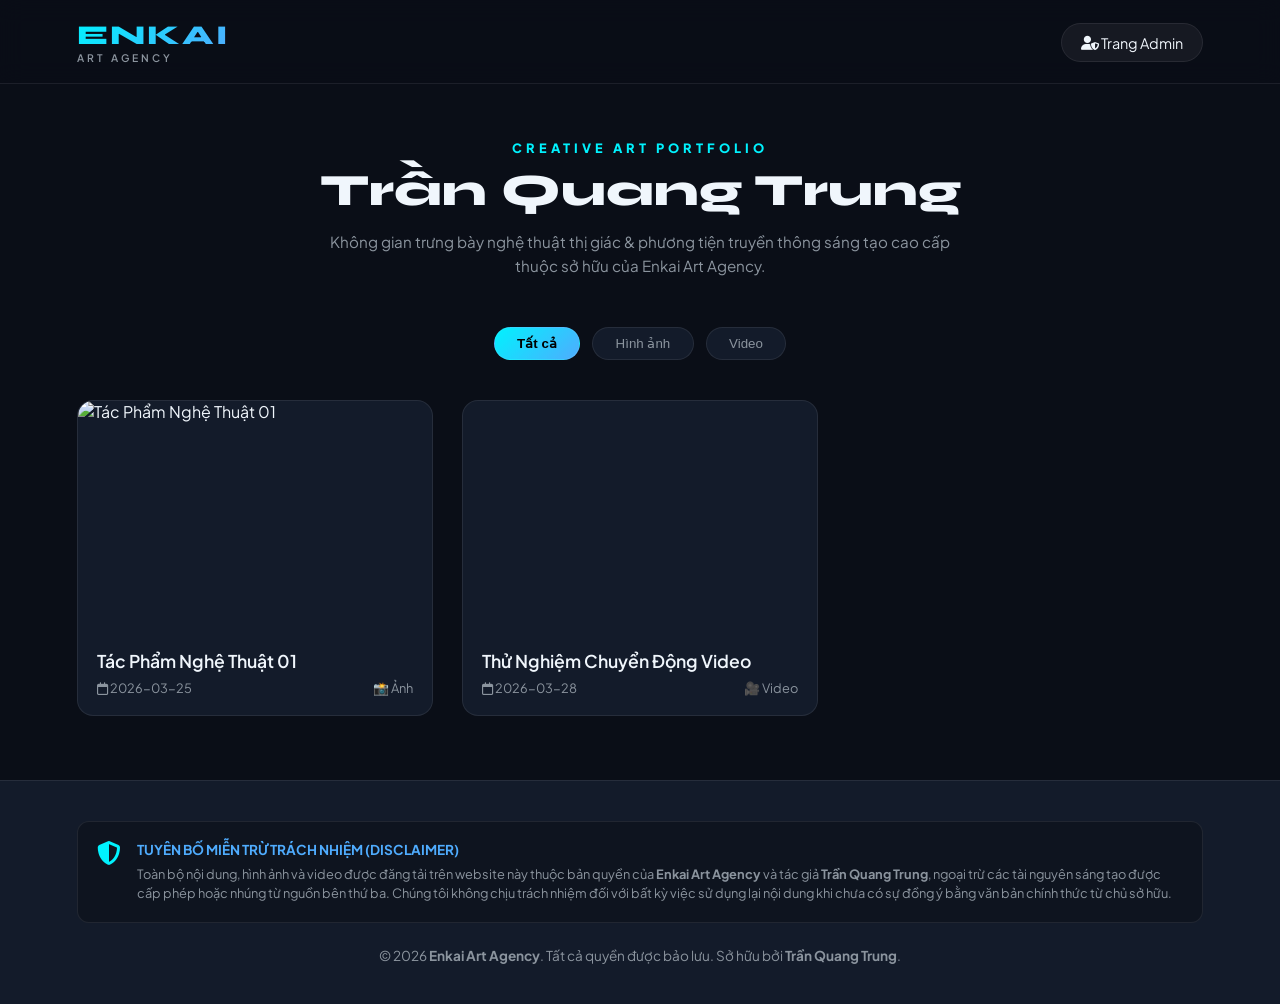
==== commit 7426a90b: "Add files via upload" ====
--- a/index.html
+++ b/index.html
@@ -1,156 +1,66 @@
 <!DOCTYPE html>
 <html lang="vi">
 <head>
-  <meta charset="UTF-8" />
-  <meta name="viewport" content="width=device-width, initial-scale=1.0" />
-  <title>Enkai Art Agency | Tran Quang Trung</title>
-  <meta name="description" content="Enkai Art Agency — Owner Tran Quang Trung" />
-  <link rel="icon" href="logo.svg" type="image/svg+xml" />
-  <link rel="preconnect" href="https://fonts.googleapis.com" />
-  <link rel="preconnect" href="https://fonts.gstatic.com" crossorigin />
-  <link href="https://fonts.googleapis.com/css2?family=Syne:wght@500;600;700;800&family=DM+Sans:wght@300;400;500;600&display=swap" rel="stylesheet" />
-  <link rel="stylesheet" href="style.css" />
+    <meta charset="UTF-8">
+    <meta name="viewport" content="width=device-width, initial-scale=1.0">
+    <title>Enkai Art Agency | Trần Quang Trung</title>
+    <!-- Fonts & Icons -->
+    <link href="https://fonts.googleapis.com/css2?family=Plus+Jakarta+Sans:wght@300;400;500;600;700;800&family=Syne:wght@700;800&display=swap" rel="stylesheet">
+    <link rel="stylesheet" href="https://cdnjs.cloudflare.com/ajax/libs/font-awesome/6.4.0/css/all.min.css">
+    <link rel="stylesheet" href="style.css">
 </head>
 <body>
-  <header class="topbar">
-    <div class="container topbar-inner">
-      <a href="#" class="brand">
-        <img src="logo.svg" alt="Enkai" class="brand-logo" onerror="this.style.display='none'" />
-        <div class="brand-text">
-          <span class="brand-name">Enkai Art Agency</span>
-          <span class="brand-owner">OWNER: TRAN QUANG TRUNG</span>
+
+    <!-- Header Navigation -->
+    <header class="navbar">
+        <div class="logo">
+            <a href="index.html" class="logo-link">
+                <span class="brand">ENKAI</span>
+                <span class="sub-brand">ART AGENCY</span>
+            </a>
         </div>
-      </a>
-      <nav class="nav" id="navLinks">
-        <a href="#home" class="nav-link">Home</a>
-        <a href="#gallery" class="nav-link">Gallery</a>
-        <a href="#about" class="nav-link">About</a>
-        <a href="#contact" class="nav-link">Contact</a>
-        <a href="#gallery" class="btn-cta">+ Upload Artwork</a>
-      </nav>
-      <button class="nav-toggle" id="navToggle" aria-label="Menu"><span></span><span></span><span></span></button>
+        <nav class="nav-actions">
+            <a href="admin.html" class="btn-admin-link">
+                <i class="fa-solid fa-user-shield"></i> Trang Admin
+            </a>
+        </nav>
+    </header>
+
+    <!-- Hero Section -->
+    <section class="hero">
+        <div class="hero-content">
+            <p class="tagline">CREATIVE ART PORTFOLIO</p>
+            <h1>Trần Quang Trung</h1>
+            <p class="bio">Không gian trưng bày nghệ thuật thị giác & phương tiện truyền thông sáng tạo cao cấp thuộc sở hữu của Enkai Art Agency.</p>
+        </div>
+    </section>
+
+    <!-- Filter Bar -->
+    <div class="filter-bar">
+        <button class="filter-btn active" data-filter="all">Tất cả</button>
+        <button class="filter-btn" data-filter="image">Hình ảnh</button>
+        <button class="filter-btn" data-filter="video">Video</button>
     </div>
-  </header>
 
-  <section id="home" class="hero">
-    <div class="container">
-      <p class="hero-badge">✦ Enkai Art Agency</p>
-      <h1 class="hero-title">Premium digital<br/><span>art space</span></h1>
-      <p class="hero-desc">A showcase & archive of works by <strong>Tran Quang Trung</strong> — sole owner of Enkai Art Agency.</p>
-      <div class="hero-actions">
-        <a href="#gallery" class="btn-primary">Explore Artworks</a>
-        <a href="#about" class="btn-ghost">About the Founder</a>
-      </div>
-    </div>
-  </section>
+    <!-- Gallery / Detail Container -->
+    <main class="main-container" id="main-content">
+        <!-- Nội dung danh sách hoặc trang chi tiết riêng biệt sẽ tự động hiển thị ở đây -->
+    </main>
 
-  <section id="gallery" class="section">
-    <div class="container">
-      <div class="section-head">
-        <h2>Artwork Gallery</h2>
-        <p>Digital art collection by Tran Quang Trung</p>
-      </div>
-      <div class="filter-bar">
-        <button class="filter-btn active" data-filter="all">All</button>
-        <button class="filter-btn" data-filter="image">Images</button>
-        <button class="filter-btn" data-filter="video">Videos</button>
-      </div>
-      <div class="gallery-grid" id="galleryGrid"></div>
-      <p class="disclaimer">
-        <strong>Disclaimer:</strong> All artworks displayed on this website are the intellectual property of <strong>Tran Quang Trung / Enkai Art Agency</strong>. Unauthorized reproduction, redistribution, or commercial use without written permission is prohibited. Views expressed in descriptions belong solely to the owner.
-      </p>
-    </div>
-  </section>
+    <!-- Footer & Tuyên bố miễn trừ trách nhiệm -->
+    <footer>
+        <div class="footer-container">
+            <div class="disclaimer-box">
+                <i class="fa-solid fa-shield-halved disclaimer-icon"></i>
+                <div>
+                    <h4>TUYÊN BỐ MIỄN TRỪ TRÁCH NHIỆM (DISCLAIMER)</h4>
+                    <p>Toàn bộ nội dung, hình ảnh và video được đăng tải trên website này thuộc bản quyền của <strong>Enkai Art Agency</strong> và tác giả <strong>Trần Quang Trung</strong>, ngoại trừ các tài nguyên sáng tạo được cấp phép hoặc nhúng từ nguồn bên thứ ba. Chúng tôi không chịu trách nhiệm đối với bất kỳ việc sử dụng lại nội dung khi chưa có sự đồng ý bằng văn bản chính thức từ chủ sở hữu.</p>
+                </div>
+            </div>
+            <p class="copyright">&copy; 2026 <strong>Enkai Art Agency</strong>. Tất cả quyền được bảo lưu. Sở hữu bởi <strong>Trần Quang Trung</strong>.</p>
+        </div>
+    </footer>
 
-  <section id="about" class="section about-section">
-    <div class="container about-grid">
-      <div class="about-main">
-        <span class="about-label">ENKAI FOUNDER</span>
-        <h2>Owner & Founder:<br/><span class="highlight">Tran Quang Trung</span></h2>
-        <p>
-          Enkai Art Agency was founded by <strong>Tran Quang Trung</strong> with a vision to celebrate aesthetics and creative power. We deliver refined visual experiences across digital art, 3D, and high-end motion graphics.
-        </p>
-        <p>
-          This collection serves as an exclusive gallery for the creative works of <strong>Tran Quang Trung</strong>, allowing visitors worldwide to explore and collaborate with ease.
-        </p>
-        <p class="ownership">
-          All content, images, and artworks on this website are the legal property of <strong>Tran Quang Trung</strong> — the sole owner of Enkai Art Agency.
-        </p>
-      </div>
-      <div class="mission-card">
-        <h3>◎ Our Mission</h3>
-        <ul>
-          <li><strong>Unique ideas:</strong> Every piece tells a distinct story.</li>
-          <li><strong>Diverse content:</strong> From high-resolution stills to vivid motion video.</li>
-          <li><strong>Seamless access:</strong> Optimized for mobile and desktop.</li>
-          <li><strong>Global reach:</strong> Connecting digital art with audiences worldwide.</li>
-        </ul>
-      </div>
-    </div>
-  </section>
-
-  <section id="contact" class="section contact-section">
-    <div class="container">
-      <h2>Contact</h2>
-      <p class="section-desc">Send a message to Tran Quang Trung</p>
-      <div class="contact-form">
-        <div class="form-group">
-          <label>Full name</label>
-          <input type="text" placeholder="Enter your name" />
-        </div>
-        <div class="form-group">
-          <label>Email</label>
-          <input type="email" placeholder="email@example.com" />
-        </div>
-        <div class="form-group">
-          <label>Message</label>
-          <textarea rows="4" placeholder="Write your message..."></textarea>
-        </div>
-        <button type="button" class="btn-primary form-btn" onclick="alert('Thank you for your interest in Enkai Art Agency!')">Send Message</button>
-      </div>
-    </div>
-  </section>
-
-  <footer class="footer">
-    <div class="container footer-inner">
-      <div class="footer-brand">
-        <img src="logo.svg" alt="" class="footer-logo" onerror="this.style.display='none'" />
-        <span>Enkai Art Agency</span>
-      </div>
-      <p>© 2026 Tran Quang Trung · Sole Owner · All rights reserved.</p>
-    </div>
-  </footer>
-
-  <!-- Detail modal / post panel -->
-  <div class="modal" id="detailModal" aria-hidden="true">
-    <div class="modal-overlay"></div>
-    <div class="modal-content">
-      <button class="modal-close" aria-label="Close">&times;</button>
-      <div class="modal-media" id="modalMedia"></div>
-      <div class="modal-info">
-        <span class="modal-cat" id="modalCat"></span>
-        <h3 id="modalTitle"></h3>
-        <div class="modal-author">
-          <span class="author-avatar">T</span>
-          <span>Tran Quang Trung</span>
-        </div>
-        <p id="modalDesc"></p>
-        <div class="modal-tags" id="modalTags"></div>
-        <div class="modal-meta">
-          <div><span class="meta-k">Release</span> <span id="modalDate"></span></div>
-          <div><span class="meta-k">Ownership</span> <span>Enkai Art Agency</span></div>
-        </div>
-        <p class="modal-disclaimer">
-          This artwork is the exclusive property of Tran Quang Trung / Enkai Art Agency. Sharing the link is allowed; redistribution or commercial use requires permission.
-        </p>
-        <div class="modal-actions">
-          <button type="button" class="btn-action" id="btnCopyLink">Share</button>
-          <a class="btn-action btn-download" id="btnDownload" href="#" download>Download</a>
-        </div>
-              </div>
-    </div>
-  </div>
-
-  <script src="main.js"></script>
+    <script src="script.js"></script>
 </body>
-</html>
+</html>
--- a/style.css
+++ b/style.css
@@ -1,459 +1,438 @@
 :root {
-  --bg: #0a0a0c;
-  --bg-2: #121214;
-  --bg-card: #1a1a1e;
-  --text: #f2f0ec;
-  --text-muted: #9b9890;
-  --gold: #e8b84a;
-  --gold-soft: rgba(232, 184, 74, 0.15);
-  --border: rgba(255,255,255,0.08);
-  --radius: 16px;
-  --font-d: "Syne", system-ui, sans-serif;
-  --font-b: "DM Sans", system-ui, sans-serif;
-  --tr: 0.3s ease;
-}
-
-*, *::before, *::after { box-sizing: border-box; margin: 0; padding: 0; }
-html { scroll-behavior: smooth; }
+    --bg-dark: #0a0e17;
+    --bg-card: #131b2a;
+    --bg-hover: #1c273a;
+    --accent-blue: #00f2fe;
+    --accent-cyan: #4facfe;
+    --accent-gradient: linear-gradient(135deg, #00f2fe 0%, #4facfe 100%);
+    --text-primary: #f0f6fc;
+    --text-secondary: #8b949e;
+    --border-color: rgba(255, 255, 255, 0.08);
+    --danger-color: #ff4b4b;
+}
+
+* {
+    margin: 0;
+    padding: 0;
+    box-sizing: border-box;
+}
+
 body {
-  font-family: var(--font-b);
-  background: var(--bg);
-  color: var(--text);
-  line-height: 1.65;
-  -webkit-font-smoothing: antialiased;
-}
-a { color: inherit; text-decoration: none; }
-img, video { max-width: 100%; display: block; }
-.container { width: min(1120px, 92%); margin-inline: auto; }
-
-/* TOPBAR */
-.topbar {
-  position: fixed; top: 0; left: 0; right: 0; z-index: 100;
-  background: rgba(10,10,12,0.92);
-  backdrop-filter: blur(16px);
-  border-bottom: 1px solid var(--border);
-  padding: 0.7rem 0;
-}
-.topbar-inner { display: flex; align-items: center; justify-content: space-between; gap: 1rem; }
-.brand { display: flex; align-items: center; gap: 0.7rem; }
-.brand-logo { width: 42px; height: 42px; object-fit: contain; }
-.brand-text { display: flex; flex-direction: column; }
-.brand-name { font-family: var(--font-d); font-weight: 700; font-size: 1.05rem; }
-.brand-owner { font-size: 0.65rem; color: var(--gold); letter-spacing: 0.06em; font-weight: 600; }
-.nav { display: flex; align-items: center; gap: 0.3rem; }
-.nav-link {
-  padding: 0.4rem 0.9rem; font-size: 0.88rem; color: var(--text-muted);
-  border-radius: 8px; transition: var(--tr);
-}
-.nav-link:hover, .nav-link.active { color: var(--text); background: rgba(255,255,255,0.05); }
-.btn-cta {
-  margin-left: 0.5rem; padding: 0.5rem 1.1rem;
-  background: var(--gold); color: #0a0a0c; font-weight: 600; font-size: 0.85rem;
-  border-radius: 999px; transition: var(--tr);
-}
-.btn-cta:hover { filter: brightness(1.1); transform: translateY(-1px); }
-.nav-toggle { display: none; flex-direction: column; gap: 5px; background: none; border: none; cursor: pointer; }
-.nav-toggle span { width: 22px; height: 1.5px; background: var(--text); }
-
-/* HERO */
+    background-color: var(--bg-dark);
+    color: var(--text-primary);
+    font-family: 'Plus Jakarta Sans', sans-serif;
+    min-height: 100vh;
+    display: flex;
+    flex-direction: column;
+}
+
+/* Header Navbar */
+.navbar {
+    display: flex;
+    justify-content: space-between;
+    align-items: center;
+    padding: 1.2rem 6%;
+    background: rgba(10, 14, 23, 0.85);
+    backdrop-filter: blur(12px);
+    border-bottom: 1px solid var(--border-color);
+    position: sticky;
+    top: 0;
+    z-index: 100;
+}
+
+.logo-link {
+    text-decoration: none;
+    display: flex;
+    flex-direction: column;
+}
+
+.brand {
+    font-family: 'Syne', sans-serif;
+    font-size: 1.7rem;
+    font-weight: 800;
+    letter-spacing: 2px;
+    background: var(--accent-gradient);
+    -webkit-background-clip: text;
+    -webkit-text-fill-color: transparent;
+}
+
+.sub-brand {
+    font-size: 0.65rem;
+    letter-spacing: 3px;
+    color: var(--text-secondary);
+    font-weight: 600;
+}
+
+.btn-admin-link {
+    color: var(--text-primary);
+    text-decoration: none;
+    padding: 0.6rem 1.2rem;
+    border-radius: 30px;
+    background: rgba(255, 255, 255, 0.05);
+    border: 1px solid var(--border-color);
+    transition: all 0.3s;
+    font-size: 0.9rem;
+}
+
+.btn-admin-link:hover {
+    background: var(--accent-gradient);
+    color: #000;
+    font-weight: 600;
+}
+
+/* Hero Section */
 .hero {
-  padding: 8rem 0 4rem; text-align: center;
-  background: radial-gradient(ellipse 60% 40% at 50% 0%, rgba(232,184,74,0.08), transparent 60%);
-}
-.hero-badge {
-  display: inline-block; font-size: 0.8rem; color: var(--gold);
-  letter-spacing: 0.12em; margin-bottom: 1.2rem;
-  padding: 0.35rem 1rem; border: 1px solid rgba(232,184,74,0.3); border-radius: 999px;
-  background: var(--gold-soft);
-}
-.hero-title {
-  font-family: var(--font-d); font-size: clamp(2.4rem, 6vw, 3.8rem);
-  font-weight: 800; line-height: 1.15; margin-bottom: 1.2rem;
-}
-.hero-title span { color: var(--gold); }
-.hero-desc {
-  max-width: 520px; margin: 0 auto 2rem; color: var(--text-muted); font-size: 1.05rem; font-weight: 300;
-}
-.hero-desc strong { color: var(--text); font-weight: 500; }
-.hero-actions { display: flex; gap: 0.8rem; justify-content: center; flex-wrap: wrap; }
-.btn-primary {
-  display: inline-block; padding: 0.85rem 1.8rem;
-  background: var(--gold); color: #0a0a0c; font-weight: 600; font-size: 0.95rem;
-  border-radius: 999px; border: none; cursor: pointer; transition: var(--tr);
-}
-.btn-primary:hover { filter: brightness(1.1); transform: translateY(-2px); }
-.btn-ghost {
-  display: inline-block; padding: 0.85rem 1.8rem;
-  border: 1px solid var(--border); color: var(--text); border-radius: 999px;
-  font-size: 0.95rem; transition: var(--tr);
-}
-.btn-ghost:hover { border-color: var(--gold); color: var(--gold); }
-
-/* SECTION */
-.section { padding: 4.5rem 0; }
-.section-head { text-align: center; margin-bottom: 2rem; }
-.section-head h2 {
-  font-family: var(--font-d); font-size: clamp(1.7rem, 3.5vw, 2.3rem); font-weight: 700; margin-bottom: 0.4rem;
-}
-.section-head p, .section-desc { color: var(--text-muted); font-size: 1rem; }
-
-/* FILTER */
-.filter-bar { display: flex; justify-content: center; gap: 0.5rem; margin-bottom: 2rem; flex-wrap: wrap; }
+    text-align: center;
+    padding: 3.5rem 1rem 1.5rem;
+}
+
+.hero .tagline {
+    color: var(--accent-blue);
+    font-size: 0.8rem;
+    font-weight: 800;
+    letter-spacing: 4px;
+    margin-bottom: 0.5rem;
+}
+
+.hero h1 {
+    font-family: 'Syne', sans-serif;
+    font-size: 2.8rem;
+    font-weight: 800;
+    margin-bottom: 0.8rem;
+}
+
+.hero .bio {
+    color: var(--text-secondary);
+    max-width: 650px;
+    margin: 0 auto;
+    font-size: 0.95rem;
+    line-height: 1.6;
+}
+
+/* Filter Bar */
+.filter-bar {
+    display: flex;
+    justify-content: center;
+    gap: 12px;
+    margin: 1.5rem 0 2.5rem;
+}
+
 .filter-btn {
-  padding: 0.45rem 1.2rem; background: transparent; border: 1px solid var(--border);
-  color: var(--text-muted); border-radius: 999px; font-size: 0.85rem; cursor: pointer; transition: var(--tr);
-}
-.filter-btn:hover, .filter-btn.active {
-  background: var(--gold-soft); border-color: var(--gold); color: var(--gold);
-}
-
-/* GALLERY */
+    background: var(--bg-card);
+    color: var(--text-secondary);
+    border: 1px solid var(--border-color);
+    padding: 0.5rem 1.4rem;
+    border-radius: 20px;
+    cursor: pointer;
+    transition: 0.3s;
+}
+
+.filter-btn.active, .filter-btn:hover {
+    background: var(--accent-gradient);
+    color: #000;
+    font-weight: 700;
+}
+
+/* Main Container & Gallery */
+.main-container {
+    padding: 0 6% 4rem;
+    flex: 1;
+}
+
 .gallery-grid {
-  display: grid;
-  grid-template-columns: repeat(auto-fill, minmax(280px, 1fr));
-  gap: 1.4rem;
-}
-.gallery-item {
-  background: #141418;
-  border: 1px solid rgba(255,255,255,0.08);
-  border-radius: 16px;
-  overflow: hidden;
-  cursor: pointer;
-  transition: transform 0.3s ease, box-shadow 0.3s ease, border-color 0.3s ease;
-}
-.gallery-item:hover {
-  transform: translateY(-6px);
-  box-shadow: 0 20px 40px rgba(0,0,0,0.45);
-  border-color: rgba(232,184,74,0.25);
-}
-.card-media {
-  position: relative;
-  aspect-ratio: 16 / 11;
-  overflow: hidden;
-  background: #0a0a0c;
-}
-.card-media img,
-.card-media video {
-  width: 100%;
-  height: 100%;
-  object-fit: cover;
-  transition: transform 0.6s ease;
-}
-.gallery-item:hover .card-media img,
-.gallery-item:hover .card-media video {
-  transform: scale(1.05);
-}
-.item-badge {
-  position: absolute;
-  top: 0.75rem;
-  right: 0.75rem;
-  background: rgba(0,0,0,0.65);
-  backdrop-filter: blur(8px);
-  padding: 0.28rem 0.7rem;
-  border-radius: 8px;
-  font-size: 0.72rem;
-  color: #f2f0ec;
-  font-weight: 500;
-  border: 1px solid rgba(255,255,255,0.1);
-}
-.card-body {
-  padding: 1rem 1.1rem 1.15rem;
-}
-.item-cat {
-  display: block;
-  font-size: 0.72rem;
-  font-weight: 600;
-  letter-spacing: 0.1em;
-  text-transform: uppercase;
-  color: #e8b84a;
-  margin-bottom: 0.35rem;
-}
-.item-title {
-  font-family: var(--font-d);
-  font-size: 1.1rem;
-  font-weight: 700;
-  color: #f2f0ec;
-  margin-bottom: 0.7rem;
-  line-height: 1.3;
-}
-.item-author {
-  display: flex;
-  align-items: center;
-  gap: 0.5rem;
-}
-.author-avatar {
-  width: 22px;
-  height: 22px;
-  border-radius: 50%;
-  background: linear-gradient(135deg, #e8b84a, #b8952e);
-  color: #0a0a0c;
-  font-size: 0.7rem;
-  font-weight: 700;
-  display: flex;
-  align-items: center;
-  justify-content: center;
-}
-.author-name {
-  font-size: 0.82rem;
-  color: #9b9890;
-  font-weight: 400;
-}
-
-/* ABOUT */
-.about-section { background: var(--bg-2); border-top: 1px solid var(--border); border-bottom: 1px solid var(--border); }
-.about-grid {
-  display: grid; grid-template-columns: 1.3fr 0.9fr; gap: 2.5rem; align-items: start;
-}
-.about-label {
-  display: inline-block; font-size: 0.75rem; font-weight: 600; letter-spacing: 0.12em;
-  color: var(--gold); margin-bottom: 0.8rem;
-  padding: 0.3rem 0.9rem; background: var(--gold-soft); border-radius: 999px;
-}
-.about-main h2 {
-  font-family: var(--font-d); font-size: clamp(1.6rem, 3.5vw, 2.2rem);
-  font-weight: 700; line-height: 1.3; margin-bottom: 1.3rem;
-}
-.about-main h2 .highlight { color: var(--gold); }
-.about-main p { color: var(--text-muted); margin-bottom: 1rem; font-size: 1.02rem; font-weight: 300; }
-.about-main strong { color: var(--text); font-weight: 500; }
-.ownership {
-  margin-top: 1.2rem; padding: 1rem 1.2rem;
-  background: var(--gold-soft); border-left: 3px solid var(--gold);
-  border-radius: 0 12px 12px 0; font-size: 0.95rem !important;
-}
-
-.mission-card {
-  background: var(--bg-card); border: 1px solid var(--border);
-  border-radius: 18px; padding: 1.8rem 1.6rem;
-}
-.mission-card h3 {
-  font-family: var(--font-d); font-size: 1.15rem; font-weight: 700;
-  margin-bottom: 1.2rem; color: var(--gold);
-}
-.mission-card ul { list-style: none; }
-.mission-card li {
-  position: relative; padding-left: 1.4rem; margin-bottom: 1rem;
-  color: var(--text-muted); font-size: 0.95rem; font-weight: 300; line-height: 1.55;
-}
-.mission-card li::before {
-  content: "✓"; position: absolute; left: 0; color: var(--gold); font-weight: 700;
-}
-.mission-card li strong { color: var(--text); font-weight: 500; }
-
-/* CONTACT */
-.contact-section { text-align: center; }
-.contact-form {
-  max-width: 460px; margin: 1.8rem auto 0; padding: 1.8rem 1.6rem;
-  background: var(--bg-card); border: 1px solid var(--border); border-radius: 18px; text-align: left;
-}
-.form-group { margin-bottom: 1.2rem; }
-.form-group label {
-  display: block; font-size: 0.82rem; color: var(--text-muted); margin-bottom: 0.4rem; font-weight: 500;
-}
-.form-group input, .form-group textarea {
-  width: 100%; padding: 0.8rem 1rem; background: var(--bg-2);
-  border: 1px solid var(--border); border-radius: 10px; color: var(--text);
-  font-family: var(--font-b); font-size: 0.95rem; outline: none; transition: var(--tr);
-}
-.form-group input:focus, .form-group textarea:focus {
-  border-color: var(--gold); box-shadow: 0 0 0 3px var(--gold-soft);
-}
-.form-group textarea { resize: vertical; min-height: 100px; }
-.form-btn { width: 100%; text-align: center; position: relative; overflow: hidden; }
-.form-btn:active { transform: scale(0.97); }
-@keyframes btnPulse {
-  0% { box-shadow: 0 0 0 0 rgba(232,184,74,0.5); }
-  100% { box-shadow: 0 0 0 14px rgba(232,184,74,0); }
-}
-.btn-clicked { animation: btnPulse 0.5s ease; }
-
-/* FOOTER */
-.footer {
-  padding: 1.5rem 0; border-top: 1px solid var(--border); background: var(--bg-2);
-}
-.footer-inner {
-  display: flex; justify-content: space-between; align-items: center; flex-wrap: wrap; gap: 0.8rem;
-}
-.footer-brand { display: flex; align-items: center; gap: 0.5rem; font-family: var(--font-d); font-weight: 700; }
-.footer-logo { width: 28px; height: 28px; }
-.footer p { font-size: 0.82rem; color: var(--text-muted); }
-
-/* MODAL */
-.modal {
-  position: fixed; inset: 0; z-index: 200;
-  display: flex; align-items: center; justify-content: center;
-  opacity: 0; visibility: hidden; transition: opacity 0.3s, visibility 0.3s;
-}
-.modal.open { opacity: 1; visibility: visible; }
-.modal-overlay {
-  position: absolute; inset: 0;
-  background: rgba(0,0,0,0.88); backdrop-filter: blur(10px); cursor: pointer;
-}
-.modal-content {
-  position: relative;
-  width: min(960px, 94%);
-  max-height: 88vh;
-  background: #121216;
-  border-radius: 20px;
-  overflow: hidden;
-  display: grid;
-  grid-template-columns: 1.35fr 1fr;
-  border: 1px solid rgba(255,255,255,0.1);
-  box-shadow: 0 30px 80px rgba(0,0,0,0.6);
-  transform: scale(0.96);
-  transition: transform 0.35s ease;
-}
-.modal.open .modal-content { transform: scale(1); }
-.modal-close {
-  position: absolute; top: 0.9rem; right: 0.9rem; z-index: 10;
-  width: 34px; height: 34px; border-radius: 50%;
-  background: rgba(0,0,0,0.55); border: 1px solid rgba(255,255,255,0.12);
-  color: #f2f0ec; font-size: 1.25rem; cursor: pointer;
-  display: flex; align-items: center; justify-content: center;
-}
-.modal-close:hover { background: #e8b84a; color: #0a0a0c; }
-.modal-media {
-  background: #000;
-  display: flex; align-items: center; justify-content: center;
-  min-height: 300px; max-height: 88vh;
-}
-.modal-media img, .modal-media video {
-  width: 100%; height: 100%; object-fit: contain; max-height: 88vh;
-}
-.modal-info {
-  padding: 1.8rem 1.5rem;
-  display: flex; flex-direction: column;
-  overflow-y: auto; max-height: 88vh;
-}
-.modal-cat {
-  font-size: 0.72rem; font-weight: 600; letter-spacing: 0.12em;
-  text-transform: uppercase; color: #e8b84a; margin-bottom: 0.5rem;
-}
-.modal-info h3 {
-  font-family: var(--font-d); font-size: 1.55rem; font-weight: 700;
-  line-height: 1.25; margin-bottom: 0.85rem;
-}
-.modal-author {
-  display: flex; align-items: center; gap: 0.5rem;
-  margin-bottom: 1rem; font-size: 0.9rem; color: #c8c4bc;
-}
-.modal-info #modalDesc {
-  color: #9b9890; font-size: 0.95rem; line-height: 1.65;
-  margin-bottom: 1.1rem; font-weight: 300;
-}
-.modal-tags {
-  display: flex; flex-wrap: wrap; gap: 0.4rem; margin-bottom: 1.2rem;
-}
-.tag {
-  font-size: 0.75rem; padding: 0.3rem 0.7rem;
-  border-radius: 999px; border: 1px solid rgba(255,255,255,0.1);
-  background: rgba(255,255,255,0.04); color: #9b9890;
-}
-.modal-meta {
-  display: flex; flex-direction: column; gap: 0.45rem;
-  margin-bottom: 1.4rem; font-size: 0.85rem; color: #9b9890;
-}
-.meta-k {
-  color: #6e6b65; margin-right: 0.35rem;
-}
-.modal-actions {
-  display: flex; flex-wrap: wrap; gap: 0.6rem; margin-top: auto;
-}
-.btn-action {
-  display: inline-flex; align-items: center; justify-content: center;
-  padding: 0.65rem 1.3rem; font-size: 0.88rem; font-weight: 600;
-  border-radius: 999px; border: 1px solid rgba(255,255,255,0.12);
-  background: rgba(255,255,255,0.05); color: #f2f0ec;
-  cursor: pointer; transition: 0.25s ease; text-decoration: none;
-  font-family: inherit;
-}
-.btn-action:hover {
-  border-color: rgba(232,184,74,0.5); color: #e8b84a;
-}
-.btn-download {
-  background: #e8b84a; color: #0a0a0c; border-color: #e8b84a;
-}
-.btn-download:hover {
-  filter: brightness(1.08); color: #0a0a0c;
-}
-
-/* RESPONSIVE */
-@media (max-width: 900px) {
-  .about-grid { grid-template-columns: 1fr; }
-  .modal-content { grid-template-columns: 1fr; }
-  .modal-media { min-height: 220px; max-height: 40vh; }
-}
-@media (max-width: 768px) {
-  .nav {
-    display: none; position: absolute; top: 100%; left: 0; right: 0;
-    background: rgba(10,10,12,0.98); flex-direction: column; padding: 1rem;
-    border-bottom: 1px solid var(--border); gap: 0.3rem;
-  }
-  .nav.open { display: flex; }
-  .nav-toggle { display: flex; }
-  .btn-cta { margin-left: 0; text-align: center; }
-  .footer-inner { flex-direction: column; text-align: center; }
-}
-
-
-.modal-actions {
-  display: flex;
-  flex-wrap: wrap;
-  gap: 0.6rem;
-  margin: 1rem 0 0.5rem;
-}
-.btn-action {
-  display: inline-flex;
-  align-items: center;
-  justify-content: center;
-  padding: 0.55rem 1.1rem;
-  font-size: 0.85rem;
-  font-weight: 500;
-  border-radius: 999px;
-  border: 1px solid rgba(232, 184, 74, 0.4);
-  background: rgba(232, 184, 74, 0.12);
-  color: #e8b84a;
-  cursor: pointer;
-  transition: 0.25s ease;
-  text-decoration: none;
-  font-family: inherit;
-}
-.btn-action:hover {
-  background: #e8b84a;
-  color: #0a0a0c;
-  border-color: #e8b84a;
-}
-
-
-.disclaimer {
-  margin-top: 2.5rem;
-  padding: 1.1rem 1.3rem;
-  font-size: 0.82rem;
-  line-height: 1.55;
-  color: #7a7770;
-  background: rgba(255,255,255,0.03);
-  border: 1px solid rgba(255,255,255,0.06);
-  border-radius: 12px;
-}
-.disclaimer strong { color: #9b9890; }
-.modal-disclaimer {
-  font-size: 0.78rem;
-  line-height: 1.5;
-  color: #6e6b65;
-  margin: 0 0 1rem;
-  padding: 0.7rem 0.85rem;
-  background: rgba(255,255,255,0.03);
-  border-radius: 10px;
-  border-left: 3px solid rgba(232,184,74,0.45);
-}
-.modal-permalink {
-  margin-top: 0.85rem;
-  font-size: 0.72rem;
-  color: #6e6b65;
-  word-break: break-all;
-}
-.modal-permalink a {
-  color: #e8b84a;
-  text-decoration: none;
-}
-.modal-permalink a:hover { text-decoration: underline; }
+    display: grid;
+    grid-template-columns: repeat(auto-fill, minmax(280px, 1fr));
+    gap: 1.8rem;
+}
+
+.art-card {
+    background: var(--bg-card);
+    border-radius: 16px;
+    overflow: hidden;
+    border: 1px solid var(--border-color);
+    text-decoration: none;
+    color: inherit;
+    transition: all 0.3s ease;
+    display: flex;
+    flex-direction: column;
+}
+
+.art-card:hover {
+    transform: translateY(-6px);
+    border-color: var(--accent-cyan);
+    box-shadow: 0 10px 25px rgba(0, 242, 254, 0.15);
+}
+
+.art-thumb {
+    width: 100%;
+    height: 230px;
+    object-fit: cover;
+}
+
+.art-card-info {
+    padding: 1.2rem;
+    display: flex;
+    flex-direction: column;
+    gap: 0.5rem;
+}
+
+.art-card-title {
+    font-size: 1.1rem;
+    font-weight: 600;
+}
+
+.art-card-meta {
+    display: flex;
+    justify-content: space-between;
+    font-size: 0.8rem;
+    color: var(--text-secondary);
+}
+
+/* Single Page Detailed View (Trang chi tiết tác phẩm riêng biệt) */
+.single-page {
+    max-width: 900px;
+    margin: 0 auto;
+    background: var(--bg-card);
+    border-radius: 20px;
+    border: 1px solid var(--border-color);
+    overflow: hidden;
+    padding: 2rem;
+}
+
+.btn-back {
+    display: inline-block;
+    color: var(--accent-blue);
+    text-decoration: none;
+    margin-bottom: 1.5rem;
+    font-weight: 600;
+}
+
+.single-media {
+    width: 100%;
+    max-height: 550px;
+    border-radius: 12px;
+    overflow: hidden;
+    background: #000;
+    display: flex;
+    justify-content: center;
+    align-items: center;
+    margin-bottom: 2rem;
+}
+
+.single-media img, .single-media video {
+    width: 100%;
+    max-height: 550px;
+    object-fit: contain;
+}
+
+.single-info h2 {
+    font-size: 2rem;
+    margin-bottom: 0.8rem;
+}
+
+.single-meta {
+    display: flex;
+    gap: 20px;
+    color: var(--text-secondary);
+    font-size: 0.9rem;
+    margin-bottom: 1.5rem;
+    padding-bottom: 1rem;
+    border-bottom: 1px solid var(--border-color);
+}
+
+.single-content {
+    line-height: 1.8;
+    color: #d1d5db;
+    white-space: pre-line;
+}
+
+/* Admin Styles */
+.admin-container {
+    max-width: 800px;
+    margin: 2rem auto 4rem;
+    padding: 0 1rem;
+}
+
+.admin-card {
+    background: var(--bg-card);
+    border-radius: 20px;
+    border: 1px solid var(--border-color);
+    padding: 2.5rem;
+}
+
+.admin-card h2 {
+    margin-bottom: 1rem;
+}
+
+.subtitle {
+    color: var(--text-secondary);
+    margin-bottom: 1.5rem;
+}
+
+.form-group {
+    margin-bottom: 1.2rem;
+    display: flex;
+    flex-direction: column;
+    gap: 0.5rem;
+}
+
+.form-row {
+    display: grid;
+    grid-template-columns: 1fr 1fr;
+    gap: 15px;
+}
+
+input, select, textarea {
+    background: var(--bg-dark);
+    border: 1px solid var(--border-color);
+    color: var(--text-primary);
+    padding: 0.8rem 1rem;
+    border-radius: 8px;
+    font-family: inherit;
+}
+
+input:focus, select:focus, textarea:focus {
+    outline: none;
+    border-color: var(--accent-blue);
+}
+
+small {
+    color: var(--text-secondary);
+    font-size: 0.75rem;
+}
+
+.btn-submit {
+    background: var(--accent-gradient);
+    color: #000;
+    font-weight: 700;
+    border: none;
+    padding: 0.9rem 1.5rem;
+    border-radius: 8px;
+    cursor: pointer;
+    width: 100%;
+}
+
+.form-actions {
+    display: flex;
+    gap: 10px;
+}
+
+.btn-cancel {
+    background: #374151;
+    color: white;
+    border: none;
+    padding: 0.9rem 1.5rem;
+    border-radius: 8px;
+    cursor: pointer;
+}
+
+.dashboard-header {
+    display: flex;
+    justify-content: space-between;
+    align-items: center;
+    margin-bottom: 2rem;
+}
+
+.btn-logout {
+    background: transparent;
+    color: var(--danger-color);
+    border: 1px solid var(--danger-color);
+    padding: 0.4rem 1rem;
+    border-radius: 6px;
+    cursor: pointer;
+}
+
+.divider {
+    border: none;
+    border-top: 1px solid var(--border-color);
+    margin: 2.5rem 0;
+}
+
+.admin-item {
+    display: flex;
+    align-items: center;
+    justify-content: space-between;
+    padding: 1rem;
+    background: var(--bg-dark);
+    border-radius: 8px;
+    margin-top: 1rem;
+}
+
+.admin-item-info {
+    display: flex;
+    align-items: center;
+    gap: 12px;
+}
+
+.admin-item-thumb {
+    width: 50px;
+    height: 50px;
+    object-fit: cover;
+    border-radius: 6px;
+}
+
+.admin-item-actions {
+    display: flex;
+    gap: 8px;
+}
+
+.btn-action-edit {
+    background: #2563eb;
+    color: white;
+    border: none;
+    padding: 0.4rem 0.8rem;
+    border-radius: 6px;
+    cursor: pointer;
+}
+
+.btn-action-delete {
+    background: var(--danger-color);
+    color: white;
+    border: none;
+    padding: 0.4rem 0.8rem;
+    border-radius: 6px;
+    cursor: pointer;
+}
+
+.hidden { display: none !important; }
+
+/* Footer */
+footer {
+    background: var(--bg-card);
+    border-top: 1px solid var(--border-color);
+    padding: 2.5rem 6%;
+    margin-top: auto;
+}
+
+.disclaimer-box {
+    display: flex;
+    gap: 1rem;
+    background: rgba(0, 0, 0, 0.25);
+    border: 1px solid var(--border-color);
+    padding: 1.2rem;
+    border-radius: 12px;
+    margin-bottom: 1.5rem;
+}
+
+.disclaimer-icon {
+    color: var(--accent-blue);
+    font-size: 1.5rem;
+}
+
+.disclaimer-box h4 {
+    font-size: 0.85rem;
+    color: var(--accent-cyan);
+    margin-bottom: 0.4rem;
+}
+
+.disclaimer-box p {
+    font-size: 0.8rem;
+    color: var(--text-secondary);
+    line-height: 1.5;
+}
+
+.copyright {
+    text-align: center;
+    font-size: 0.85rem;
+    color: var(--text-secondary);
+}
